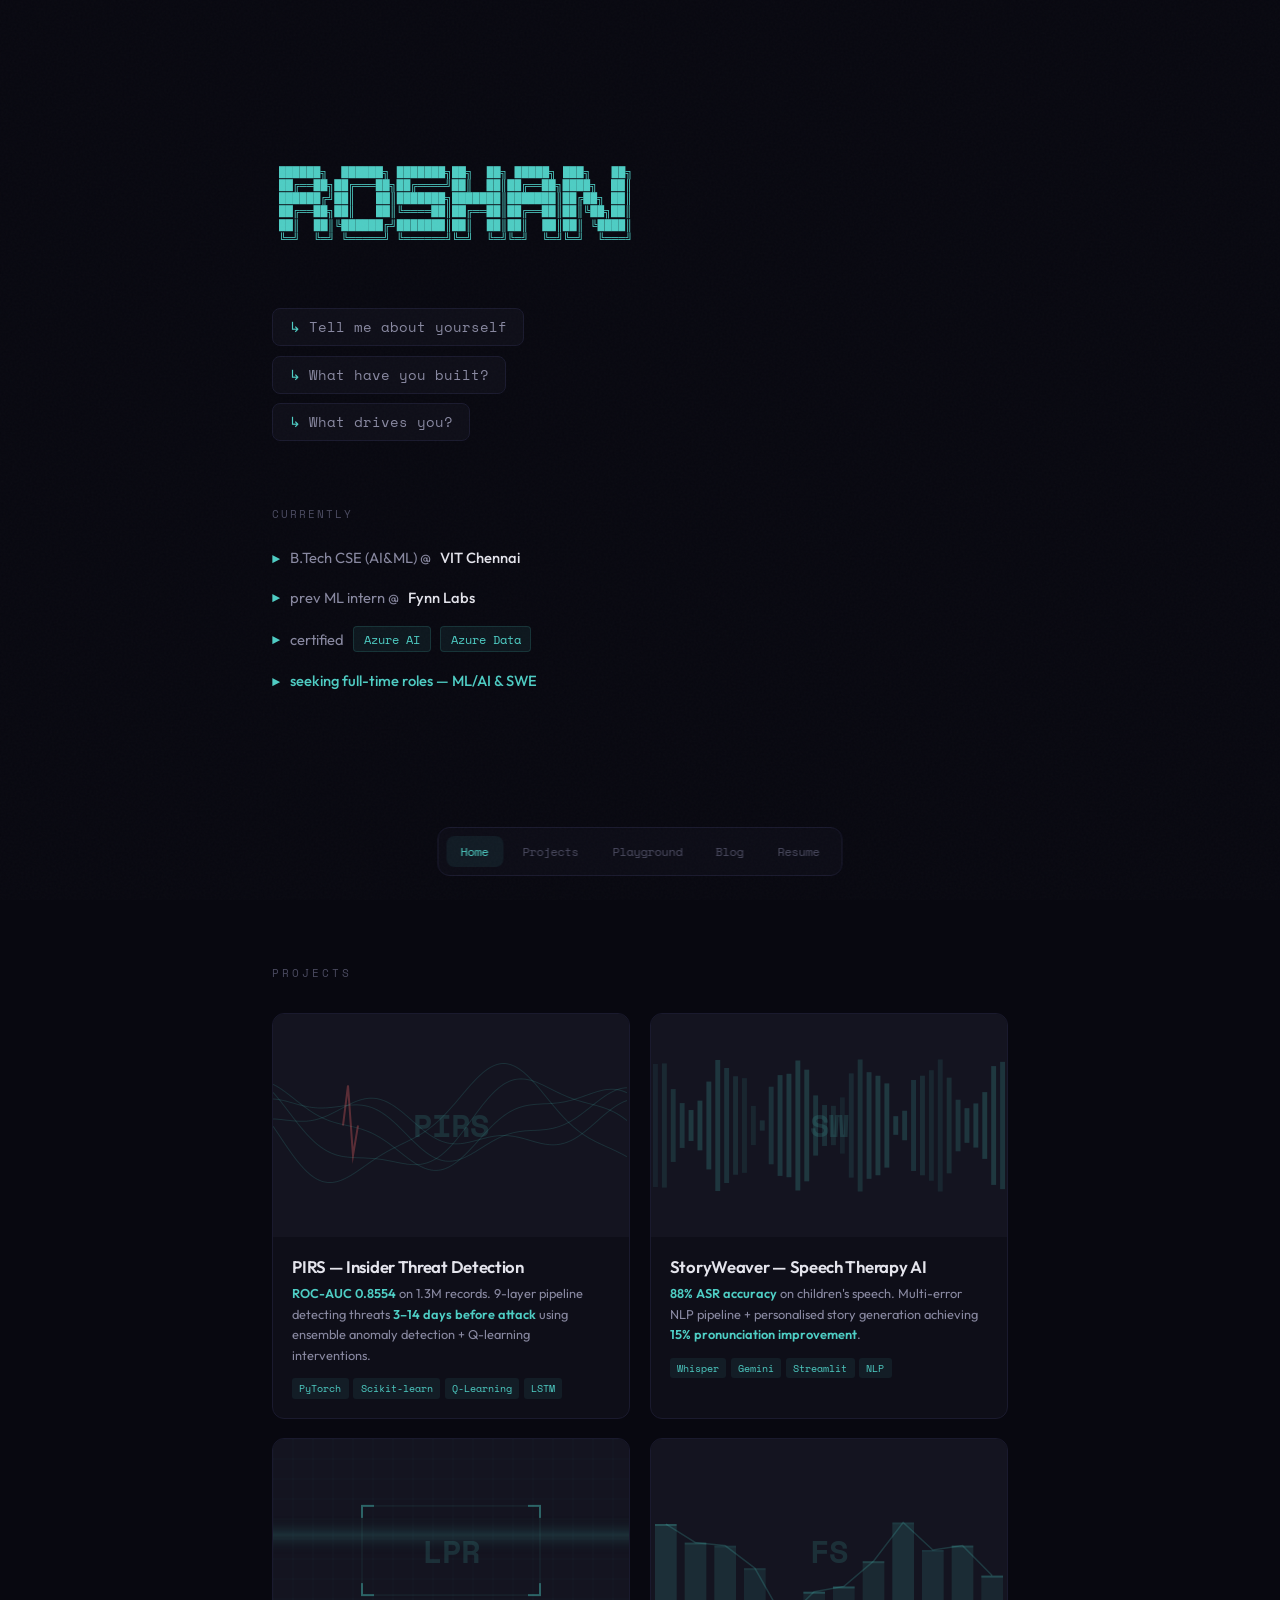
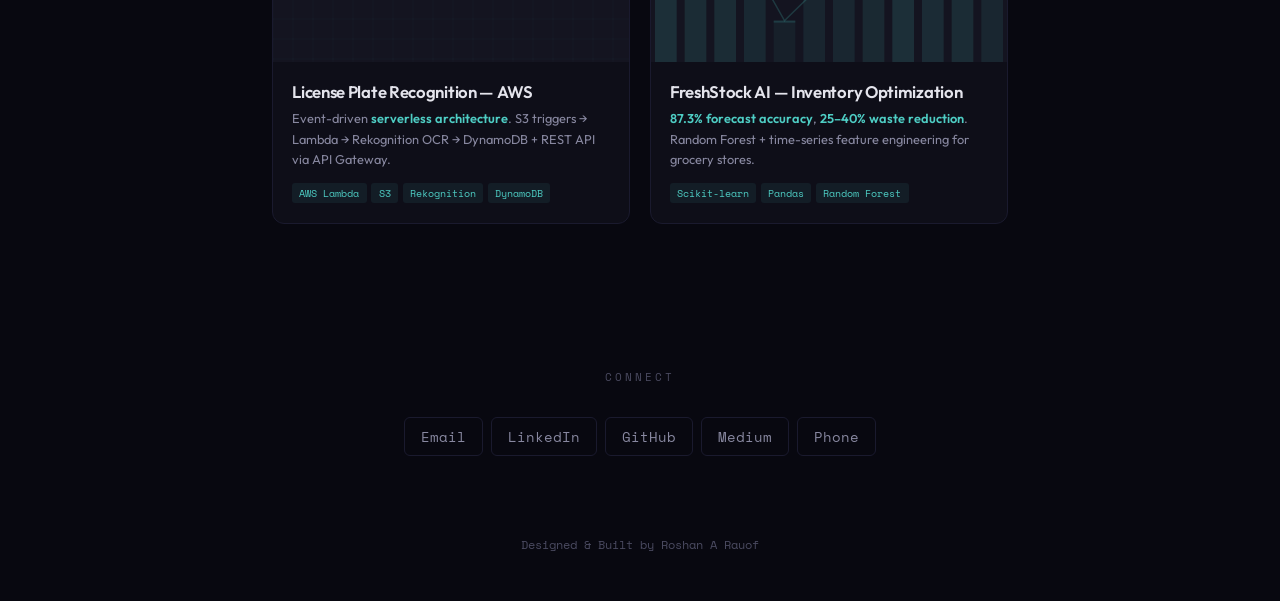
==== index.html @ 7fe9ec7e "New portfolio design" ====
<!DOCTYPE html>
<html lang="en">
<head>
  <meta charset="UTF-8">
  <meta name="viewport" content="width=device-width, initial-scale=1.0">
  <title>Roshan A Rauof</title>
  <meta name="description" content="Roshan A Rauof — Aspiring AI/ML Engineer. Building ML pipelines, speech processing systems, and scalable cloud applications.">
  <link rel="icon" type="image/svg+xml" href="assets/images/favicon.svg">
  <link href="https://fonts.googleapis.com/css2?family=Space+Mono:wght@400;700&family=Outfit:wght@300;400;500;600;700&display=swap" rel="stylesheet">
  <style>
    :root {
      --bg: #080810;
      --bg2: #0e0e18;
      --bg3: #141420;
      --text: #e4e4ec;
      --text2: #8888a0;
      --text3: #4a4a60;
      --accent: #4ecdc4;
      --accent2: #45b7aa;
      --accent-dim: rgba(78,205,196,0.08);
      --accent-glow: rgba(78,205,196,0.2);
      --red: #ff6b6b;
      --border: #1a1a2e;
      --mono: 'Space Mono', monospace;
      --sans: 'Outfit', sans-serif;
    }

    * { margin:0; padding:0; box-sizing:border-box; }
    html { scroll-behavior:smooth; }
    body {
      font-family: var(--sans);
      background: var(--bg);
      color: var(--text);
      -webkit-font-smoothing: antialiased;
      overflow-x: hidden;
    }

    /* Grain */
    body::after {
      content:''; position:fixed; inset:0; pointer-events:none; z-index:9999;
      background-image: url("data:image/svg+xml,%3Csvg viewBox='0 0 512 512' xmlns='http://www.w3.org/2000/svg'%3E%3Cfilter id='n'%3E%3CfeTurbulence type='fractalNoise' baseFrequency='0.8' numOctaves='4' stitchTiles='stitch'/%3E%3C/filter%3E%3Crect width='100%25' height='100%25' filter='url(%23n)' opacity='0.025'/%3E%3C/svg%3E");
    }

    ::selection { background:var(--accent); color:var(--bg); }

    a { color:var(--accent); text-decoration:none; transition:0.3s; }
    a:hover { color:#7eddd6; }

    .container {
      max-width: 800px;
      margin: 0 auto;
      padding: 0 2rem;
    }

    /* ===== HERO ===== */
    .hero {
      min-height: 100vh;
      display: flex;
      flex-direction: column;
      justify-content: center;
      padding: 4rem 0;
    }

    .hero-name-ascii {
      font-family: var(--mono);
      font-size: clamp(0.45rem, 1.2vw, 0.72rem);
      line-height: 1.15;
      color: var(--accent);
      white-space: pre;
      margin-bottom: 2rem;
      opacity: 0;
      animation: fadeIn 0.8s ease 0.2s forwards;
      overflow: hidden;
    }

    /* Prompts */
    .prompts {
      display: flex;
      flex-direction: column;
      gap: 0.6rem;
      margin: 2rem 0 3rem;
      opacity: 0;
      animation: fadeIn 0.6s ease 0.8s forwards;
    }

    .prompt {
      display: inline-flex;
      align-items: center;
      gap: 0.5rem;
      font-family: var(--mono);
      font-size: 0.85rem;
      color: var(--text2);
      cursor: pointer;
      padding: 0.5rem 1rem;
      border: 1px solid var(--border);
      border-radius: 8px;
      background: var(--bg2);
      transition: all 0.3s;
      width: fit-content;
    }

    .prompt::before {
      content: '↳';
      color: var(--accent);
    }

    .prompt:hover {
      border-color: var(--accent);
      background: var(--accent-dim);
      color: var(--accent);
      transform: translateX(6px);
    }

    /* Response area */
    .response {
      font-family: var(--mono);
      font-size: 0.82rem;
      color: var(--text2);
      line-height: 1.7;
      padding: 1rem 1.2rem;
      background: var(--bg2);
      border: 1px solid var(--border);
      border-radius: 8px;
      margin-bottom: 2rem;
      display: none;
      opacity: 0;
      max-width: 650px;
    }

    .response.visible {
      display: block;
      animation: fadeIn 0.4s ease forwards;
    }

    .response .highlight {
      color: var(--accent);
    }

    .response .metric {
      color: var(--text);
      font-weight: 700;
    }

    /* ===== CURRENTLY ===== */
    .currently {
      margin: 1rem 0 3rem;
      opacity: 0;
      animation: fadeIn 0.6s ease 1s forwards;
    }

    .currently-title {
      font-family: var(--mono);
      font-size: 0.7rem;
      text-transform: uppercase;
      letter-spacing: 2px;
      color: var(--text3);
      margin-bottom: 1rem;
    }

    .status-item {
      display: flex;
      align-items: center;
      gap: 0.6rem;
      padding: 0.6rem 0;
      font-size: 0.92rem;
      color: var(--text2);
    }

    .status-arrow {
      font-family: var(--mono);
      color: var(--accent);
      font-size: 0.85rem;
    }

    .status-tag {
      font-family: var(--mono);
      font-size: 0.75rem;
      padding: 0.2rem 0.6rem;
      background: var(--accent-dim);
      border: 1px solid rgba(78,205,196,0.15);
      border-radius: 4px;
      color: var(--accent);
    }

    .status-item strong {
      color: var(--text);
      font-weight: 500;
    }

    .status-seeking {
      color: var(--accent);
      font-weight: 500;
    }

    /* ===== PROJECTS ===== */
    .projects-section {
      padding: 4rem 0;
    }

    .section-title {
      font-family: var(--mono);
      font-size: 0.7rem;
      text-transform: uppercase;
      letter-spacing: 3px;
      color: var(--text3);
      margin-bottom: 2rem;
    }

    .projects-grid {
      display: grid;
      grid-template-columns: 1fr 1fr;
      gap: 1.2rem;
    }

    .project-card {
      background: var(--bg2);
      border: 1px solid var(--border);
      border-radius: 12px;
      overflow: hidden;
      transition: all 0.4s cubic-bezier(0.4,0,0.2,1);
      cursor: pointer;
      text-decoration: none;
      color: inherit;
      display: block;
    }

    .project-card:hover {
      border-color: var(--accent);
      transform: translateY(-4px);
      box-shadow: 0 12px 40px rgba(0,0,0,0.4), 0 0 0 1px var(--accent);
    }

    .project-card:hover .project-preview {
      transform: scale(1.03);
    }

    .project-preview {
      width: 100%;
      aspect-ratio: 16/10;
      background: var(--bg3);
      display: flex;
      align-items: center;
      justify-content: center;
      overflow: hidden;
      transition: transform 0.4s;
      position: relative;
    }

    .project-preview-inner {
      font-family: var(--mono);
      font-size: 2rem;
      font-weight: 700;
      color: var(--accent);
      opacity: 0.15;
      letter-spacing: -1px;
    }

    /* Animated canvas preview for each project */
    .preview-canvas {
      position: absolute;
      inset: 0;
      width: 100%;
      height: 100%;
    }

    .project-info {
      padding: 1.2rem;
    }

    .project-name {
      font-size: 1.05rem;
      font-weight: 600;
      margin-bottom: 0.4rem;
      letter-spacing: -0.3px;
    }

    .project-desc {
      font-size: 0.8rem;
      color: var(--text2);
      line-height: 1.6;
    }

    .project-desc .proj-metric {
      color: var(--accent);
      font-weight: 600;
    }

    .project-tags {
      display: flex;
      flex-wrap: wrap;
      gap: 0.3rem;
      margin-top: 0.8rem;
    }

    .project-tags span {
      font-family: var(--mono);
      font-size: 0.65rem;
      padding: 0.15rem 0.45rem;
      background: var(--accent-dim);
      border-radius: 3px;
      color: var(--accent);
    }

    /* ===== CONNECT ===== */
    .connect {
      padding: 5rem 0 3rem;
      text-align: center;
    }

    .connect-links {
      display: flex;
      justify-content: center;
      gap: 0.5rem;
      font-family: var(--mono);
      font-size: 0.88rem;
      flex-wrap: wrap;
    }

    .connect-links a {
      color: var(--text2);
      padding: 0.5rem 1rem;
      border: 1px solid var(--border);
      border-radius: 6px;
      transition: all 0.3s;
    }

    .connect-links a:hover {
      border-color: var(--accent);
      color: var(--accent);
      background: var(--accent-dim);
    }

    .connect-sep {
      color: var(--text3);
      user-select: none;
    }

    .footer {
      text-align: center;
      padding: 2rem 0 3rem;
      font-size: 0.72rem;
      color: var(--text3);
      font-family: var(--mono);
    }

    /* ===== NAV (floating) ===== */
    .float-nav {
      position: fixed;
      bottom: 1.5rem;
      left: 50%;
      transform: translateX(-50%);
      display: flex;
      gap: 0.3rem;
      padding: 0.5rem;
      background: rgba(14,14,24,0.9);
      backdrop-filter: blur(16px);
      border: 1px solid var(--border);
      border-radius: 12px;
      z-index: 100;
      font-family: var(--mono);
      font-size: 0.72rem;
    }

    .float-nav a {
      color: var(--text3);
      padding: 0.45rem 0.9rem;
      border-radius: 8px;
      transition: all 0.3s;
      text-decoration: none;
    }

    .float-nav a:hover,
    .float-nav a.active {
      color: var(--accent);
      background: var(--accent-dim);
    }

    /* ===== ANIMATIONS ===== */
    @keyframes fadeIn {
      from { opacity:0; transform:translateY(12px); }
      to { opacity:1; transform:translateY(0); }
    }

    @keyframes typing {
      from { width:0; }
      to { width:100%; }
    }

    @keyframes blink {
      50% { border-color:transparent; }
    }

    .fade-on-scroll {
      opacity: 0;
      transform: translateY(20px);
      transition: opacity 0.6s ease, transform 0.6s ease;
    }
    .fade-on-scroll.visible {
      opacity: 1;
      transform: translateY(0);
    }

    /* ===== RESPONSIVE ===== */
    @media (max-width: 640px) {
      .projects-grid { grid-template-columns: 1fr; }
      .hero-name-ascii { font-size: 0.35rem; }
      .float-nav { bottom: 1rem; font-size: 0.65rem; }
      .float-nav a { padding: 0.35rem 0.6rem; }
    }
  </style>
</head>
<body>

  <!-- Floating nav -->
  <nav class="float-nav">
    <a href="#top" class="active">Home</a>
    <a href="#projects">Projects</a>
    <a href="playground.html">Playground</a>
    <a href="blog.html">Blog</a>
    <a href="assets/Roshan_A_Rauof_Resume.pdf" target="_blank">Resume</a>
  </nav>

  <div class="container">

    <!-- HERO -->
    <section class="hero" id="top">

      <div class="hero-name-ascii" id="ascii-art">
 ██████╗  ██████╗ ███████╗██╗  ██╗ █████╗ ███╗   ██╗
 ██╔══██╗██╔═══██╗██╔════╝██║  ██║██╔══██╗████╗  ██║
 ██████╔╝██║   ██║███████╗███████║███████║██╔██╗ ██║
 ██╔══██╗██║   ██║╚════██║██╔══██║██╔══██║██║╚██╗██║
 ██║  ██║╚██████╔╝███████║██║  ██║██║  ██║██║ ╚████║
 ╚═╝  ╚═╝ ╚═════╝ ╚══════╝╚═╝  ╚═╝╚═╝  ╚═╝╚═╝  ╚═══╝</div>

      <!-- Prompts -->
      <div class="prompts">
        <div class="prompt" onclick="showResponse('about')">Tell me about yourself</div>
        <div class="prompt" onclick="showResponse('projects')">What have you built?</div>
        <div class="prompt" onclick="showResponse('passion')">What drives you?</div>
      </div>

      <!-- Response area -->
      <div class="response" id="resp-about">
        I'm <span class="highlight">Roshan A Rauof</span> — a CS student at VIT Chennai specializing in AI & Machine Learning, graduating <span class="metric">June 2026</span>. I build end-to-end ML systems: from a <span class="metric">9-layer insider threat pipeline</span> processing <span class="metric">1.3M records</span>, to a speech therapy platform achieving <span class="metric">88% ASR accuracy</span> on children's speech. I like hard problems with messy data.
      </div>
      <div class="response" id="resp-projects">
        <span class="highlight">PIRS</span> — detected insider threats <span class="metric">3–14 days before attack</span> with ROC-AUC <span class="metric">0.8554</span> on 1.3M user-day records using Isolation Forest + LSTM + Q-Learning.<br><br>
        <span class="highlight">StoryWeaver</span> — speech therapy for kids ages 4–6 using Whisper + Gemini, hitting <span class="metric">88% accuracy</span> and <span class="metric">15% pronunciation improvement</span>.<br><br>
        <span class="highlight">FreshStock AI</span> — demand forecasting for grocery stores, <span class="metric">87.3% accuracy</span>, <span class="metric">25–40% waste reduction</span>.<br><br>
        Scroll down to see them all ↓
      </div>
      <div class="response" id="resp-passion">
        I care about building systems that <span class="highlight">actually work</span> — not just models that score well on benchmarks. The gap between a Jupyter notebook and a deployed system is where the real engineering happens. I'm exploring <span class="highlight">AI agents</span>, <span class="highlight">explainable AI</span>, and <span class="highlight">autonomous workflows</span> — making intelligent systems more transparent and useful.
      </div>

      <!-- Currently -->
      <div class="currently">
        <div class="currently-title">Currently</div>

        <div class="status-item">
          <span class="status-arrow">►</span>
          <span>B.Tech CSE (AI&ML) @</span>
          <strong>VIT Chennai</strong>
        </div>

        <div class="status-item">
          <span class="status-arrow">►</span>
          <span>prev ML intern @</span>
          <strong>Fynn Labs</strong>
        </div>

        <div class="status-item">
          <span class="status-arrow">►</span>
          <span>certified</span>
          <span class="status-tag">Azure AI</span>
          <span class="status-tag">Azure Data</span>
        </div>

        <div class="status-item">
          <span class="status-arrow">►</span>
          <span class="status-seeking">seeking full-time roles — ML/AI & SWE</span>
        </div>
      </div>

    </section>

    <!-- PROJECTS -->
    <section class="projects-section" id="projects">
      <div class="section-title">Projects</div>

      <div class="projects-grid">

        <a href="https://github.com/roshnrf/PIRS" target="_blank" class="project-card fade-on-scroll">
          <div class="project-preview">
            <canvas class="preview-canvas" id="canvas-pirs"></canvas>
            <span class="project-preview-inner">PIRS</span>
          </div>
          <div class="project-info">
            <div class="project-name">PIRS — Insider Threat Detection</div>
            <div class="project-desc">
              <span class="proj-metric">ROC-AUC 0.8554</span> on 1.3M records. 9-layer pipeline detecting threats <span class="proj-metric">3–14 days before attack</span> using ensemble anomaly detection + Q-learning interventions.
            </div>
            <div class="project-tags">
              <span>PyTorch</span><span>Scikit-learn</span><span>Q-Learning</span><span>LSTM</span>
            </div>
          </div>
        </a>

        <a href="https://github.com/roshnrf/StoryWeaver" target="_blank" class="project-card fade-on-scroll">
          <div class="project-preview">
            <canvas class="preview-canvas" id="canvas-story"></canvas>
            <span class="project-preview-inner">SW</span>
          </div>
          <div class="project-info">
            <div class="project-name">StoryWeaver — Speech Therapy AI</div>
            <div class="project-desc">
              <span class="proj-metric">88% ASR accuracy</span> on children's speech. Multi-error NLP pipeline + personalised story generation achieving <span class="proj-metric">15% pronunciation improvement</span>.
            </div>
            <div class="project-tags">
              <span>Whisper</span><span>Gemini</span><span>Streamlit</span><span>NLP</span>
            </div>
          </div>
        </a>

        <a href="https://github.com/roshnrf/License-Plate-Recognition-AWS" target="_blank" class="project-card fade-on-scroll">
          <div class="project-preview">
            <canvas class="preview-canvas" id="canvas-lpr"></canvas>
            <span class="project-preview-inner">LPR</span>
          </div>
          <div class="project-info">
            <div class="project-name">License Plate Recognition — AWS</div>
            <div class="project-desc">
              Event-driven <span class="proj-metric">serverless architecture</span>. S3 triggers → Lambda → Rekognition OCR → DynamoDB + REST API via API Gateway.
            </div>
            <div class="project-tags">
              <span>AWS Lambda</span><span>S3</span><span>Rekognition</span><span>DynamoDB</span>
            </div>
          </div>
        </a>

        <a href="https://github.com/roshnrf/FreshStock-AI---Smart-Inventory-Management-System" target="_blank" class="project-card fade-on-scroll">
          <div class="project-preview">
            <canvas class="preview-canvas" id="canvas-fresh"></canvas>
            <span class="project-preview-inner">FS</span>
          </div>
          <div class="project-info">
            <div class="project-name">FreshStock AI — Inventory Optimization</div>
            <div class="project-desc">
              <span class="proj-metric">87.3% forecast accuracy</span>, <span class="proj-metric">25–40% waste reduction</span>. Random Forest + time-series feature engineering for grocery stores.
            </div>
            <div class="project-tags">
              <span>Scikit-learn</span><span>Pandas</span><span>Random Forest</span>
            </div>
          </div>
        </a>

      </div>
    </section>

    <!-- CONNECT -->
    <section class="connect" id="connect">
      <div class="section-title" style="text-align:center;">Connect</div>
      <div class="connect-links">
        <a href="mailto:roshanabdlrf03@gmail.com">Email</a>
        <a href="https://linkedin.com/in/rosh003" target="_blank">LinkedIn</a>
        <a href="https://github.com/roshnrf" target="_blank">GitHub</a>
        <a href="https://medium.com/@rosh003" target="_blank">Medium</a>
        <a href="tel:+919962095961">Phone</a>
      </div>
    </section>

    <footer class="footer">
      Designed & Built by Roshan A Rauof
    </footer>

  </div>

<script>
// --- Prompt responses ---
function showResponse(id) {
  document.querySelectorAll('.response').forEach(r => {
    r.classList.remove('visible');
  });
  setTimeout(() => {
    const el = document.getElementById('resp-' + id);
    el.classList.add('visible');
  }, 100);
}

// --- Scroll fade-in ---
const obs = new IntersectionObserver((entries) => {
  entries.forEach(e => {
    if(e.isIntersecting) e.target.classList.add('visible');
  });
}, { threshold: 0.15 });
document.querySelectorAll('.fade-on-scroll').forEach(el => obs.observe(el));

// --- Animated canvas previews ---
function animateCanvas(id, drawFn) {
  const c = document.getElementById(id);
  if (!c) return;
  const ctx = c.getContext('2d');
  c.width = c.offsetWidth * 2;
  c.height = c.offsetHeight * 2;
  ctx.scale(2, 2);
  const w = c.offsetWidth, h = c.offsetHeight;

  let frame = 0;
  function loop() {
    drawFn(ctx, w, h, frame++);
    requestAnimationFrame(loop);
  }
  loop();
}

// PIRS — flowing anomaly detection wave
animateCanvas('canvas-pirs', (ctx, w, h, f) => {
  ctx.clearRect(0, 0, w, h);
  ctx.strokeStyle = 'rgba(78,205,196,0.15)';
  ctx.lineWidth = 1;

  for (let line = 0; line < 5; line++) {
    ctx.beginPath();
    for (let x = 0; x < w; x += 2) {
      const y = h/2 + Math.sin((x + f*2 + line*40) * 0.02) * (20 + line*8)
        + Math.sin((x + f*3) * 0.05) * 10;
      x === 0 ? ctx.moveTo(x, y) : ctx.lineTo(x, y);
    }
    ctx.stroke();
  }

  // Anomaly spike
  const spikeX = (f * 1.5) % (w + 100) - 50;
  ctx.strokeStyle = 'rgba(255,107,107,0.3)';
  ctx.lineWidth = 2;
  ctx.beginPath();
  ctx.moveTo(spikeX, h/2);
  ctx.lineTo(spikeX + 5, h/2 - 40);
  ctx.lineTo(spikeX + 10, h/2 + 30);
  ctx.lineTo(spikeX + 15, h/2);
  ctx.stroke();
});

// StoryWeaver — sound wave visualization
animateCanvas('canvas-story', (ctx, w, h, f) => {
  ctx.clearRect(0, 0, w, h);
  const bars = 40;
  const barW = w / bars;

  for (let i = 0; i < bars; i++) {
    const barH = Math.abs(Math.sin((i + f*0.05) * 0.4)) * h * 0.5
      + Math.sin((i*2 + f*0.08)) * 15 + 10;
    const x = i * barW;
    const y = (h - barH) / 2;

    ctx.fillStyle = `rgba(78,205,196,${0.08 + Math.abs(Math.sin(i*0.3))*0.12})`;
    ctx.fillRect(x + 2, y, barW - 4, barH);
  }
});

// LPR — moving grid / scan line
animateCanvas('canvas-lpr', (ctx, w, h, f) => {
  ctx.clearRect(0, 0, w, h);

  // Grid
  ctx.strokeStyle = 'rgba(78,205,196,0.06)';
  ctx.lineWidth = 0.5;
  const gs = 20;
  for (let x = 0; x < w; x += gs) {
    ctx.beginPath(); ctx.moveTo(x, 0); ctx.lineTo(x, h); ctx.stroke();
  }
  for (let y = 0; y < h; y += gs) {
    ctx.beginPath(); ctx.moveTo(0, y); ctx.lineTo(w, y); ctx.stroke();
  }

  // Scan line
  const scanY = (f * 1.2) % h;
  const grad = ctx.createLinearGradient(0, scanY - 20, 0, scanY + 20);
  grad.addColorStop(0, 'transparent');
  grad.addColorStop(0.5, 'rgba(78,205,196,0.15)');
  grad.addColorStop(1, 'transparent');
  ctx.fillStyle = grad;
  ctx.fillRect(0, scanY - 20, w, 40);

  // Bounding box
  const bx = w*0.25, by = h*0.3, bw = w*0.5, bh = h*0.4;
  ctx.strokeStyle = `rgba(78,205,196,${0.15 + Math.sin(f*0.05)*0.1})`;
  ctx.lineWidth = 1.5;
  ctx.strokeRect(bx, by, bw, bh);

  // Corner brackets
  const corner = 12;
  ctx.strokeStyle = 'rgba(78,205,196,0.4)';
  ctx.lineWidth = 2;
  [[bx,by,1,1],[bx+bw,by,-1,1],[bx,by+bh,1,-1],[bx+bw,by+bh,-1,-1]].forEach(([x,y,dx,dy]) => {
    ctx.beginPath();
    ctx.moveTo(x + dx*corner, y); ctx.lineTo(x, y); ctx.lineTo(x, y + dy*corner);
    ctx.stroke();
  });
});

// FreshStock — bar chart animation
animateCanvas('canvas-fresh', (ctx, w, h, f) => {
  ctx.clearRect(0, 0, w, h);
  const bars = 12;
  const barW = w / bars;
  const baseH = h * 0.15;

  for (let i = 0; i < bars; i++) {
    const target = 0.3 + Math.sin(i * 0.8 + 1) * 0.3 + Math.abs(Math.cos(i*1.2)) * 0.3;
    const animated = target * Math.min(1, f * 0.02);
    const barH = baseH + animated * h * 0.55;
    const x = i * barW;
    const y = h - barH;

    ctx.fillStyle = `rgba(78,205,196,${0.06 + animated * 0.1})`;
    ctx.fillRect(x + 4, y, barW - 8, barH);

    // Glow on top
    ctx.fillStyle = `rgba(78,205,196,${0.15 + Math.sin(f*0.03 + i)*0.1})`;
    ctx.fillRect(x + 4, y, barW - 8, 2);
  }

  // Trend line
  ctx.strokeStyle = 'rgba(78,205,196,0.2)';
  ctx.lineWidth = 1.5;
  ctx.beginPath();
  for (let i = 0; i < bars; i++) {
    const target = 0.3 + Math.sin(i * 0.8 + 1) * 0.3 + Math.abs(Math.cos(i*1.2)) * 0.3;
    const animated = target * Math.min(1, f * 0.02);
    const barH = baseH + animated * h * 0.55;
    const x = i * barW + barW/2;
    const y = h - barH;
    i === 0 ? ctx.moveTo(x, y) : ctx.lineTo(x, y);
  }
  ctx.stroke();
});

// --- Active nav highlight on scroll ---
const sections = document.querySelectorAll('section[id]');
const navLinks = document.querySelectorAll('.float-nav a');

window.addEventListener('scroll', () => {
  let current = '';
  sections.forEach(s => {
    if (window.scrollY >= s.offsetTop - 200) current = s.id;
  });
  navLinks.forEach(link => {
    link.classList.remove('active');
    if (link.getAttribute('href') === '#' + current) link.classList.add('active');
  });
});
</script>

</body>
</html>
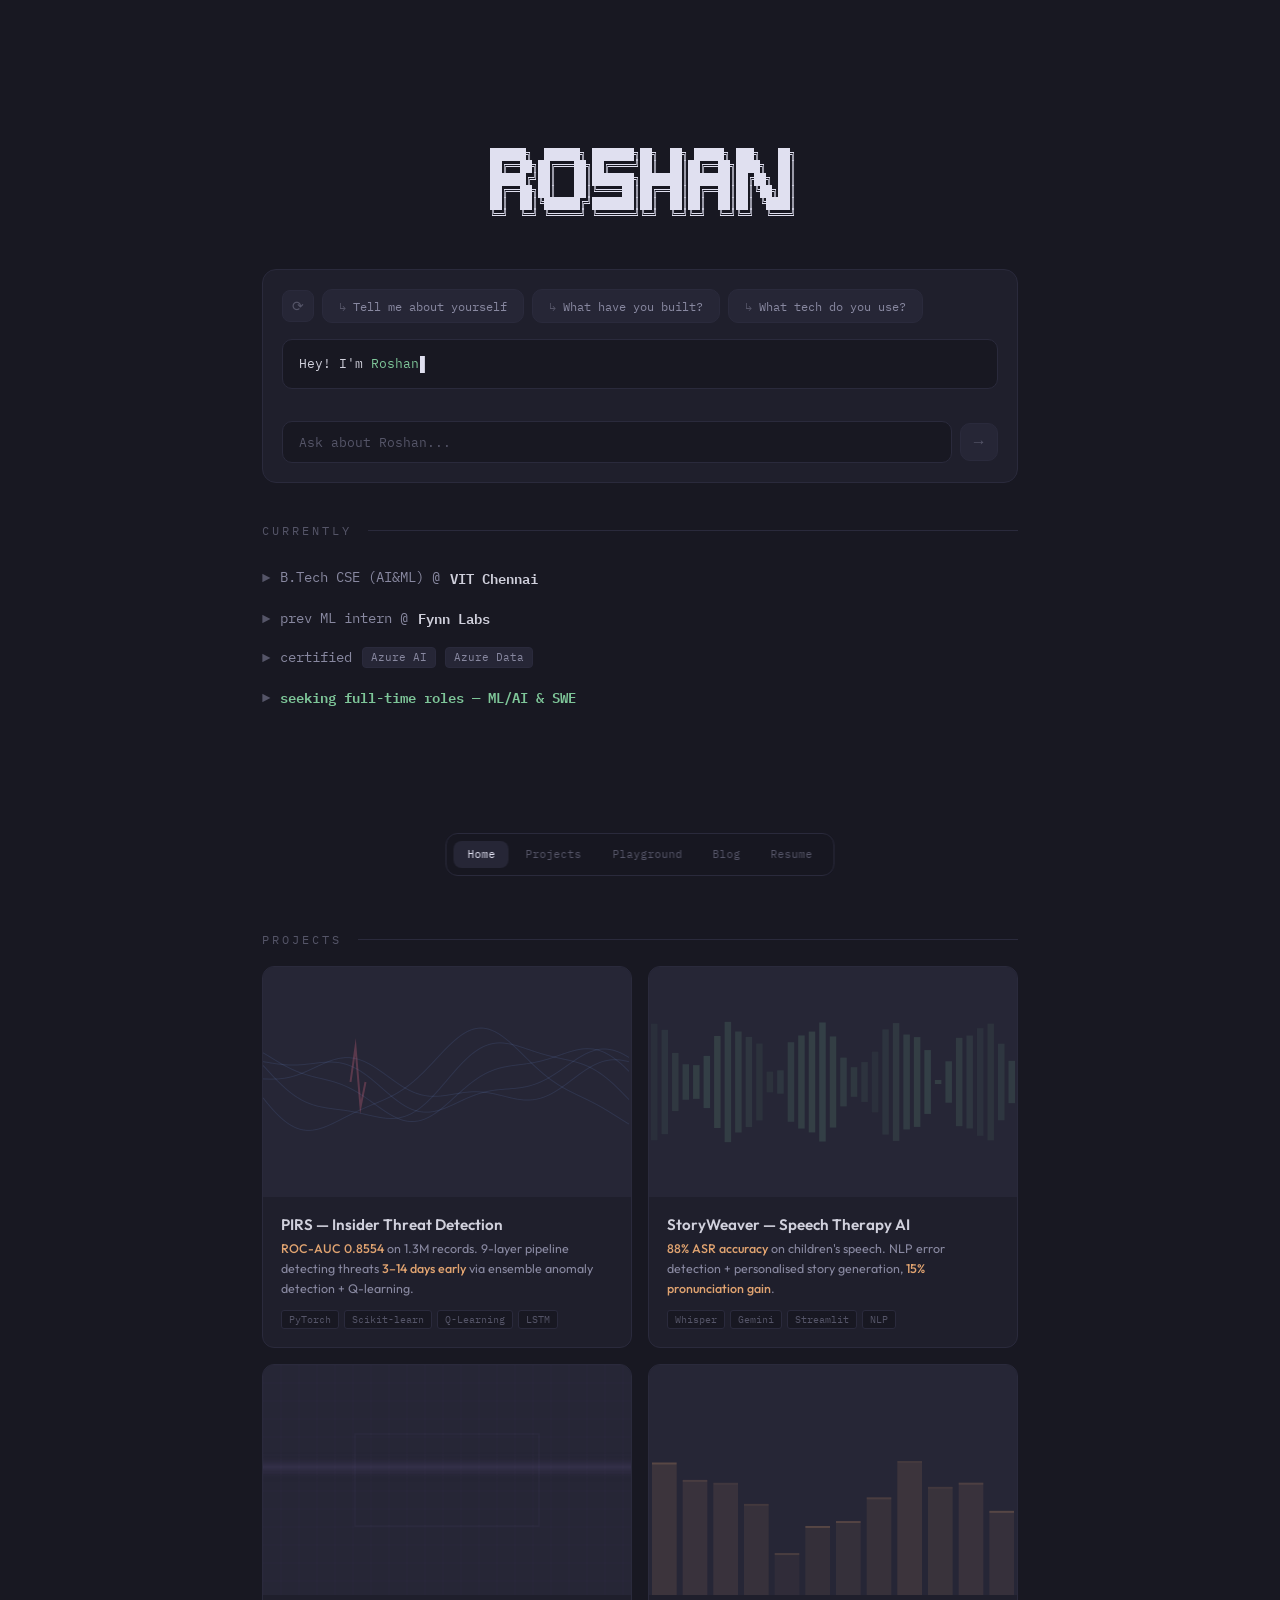
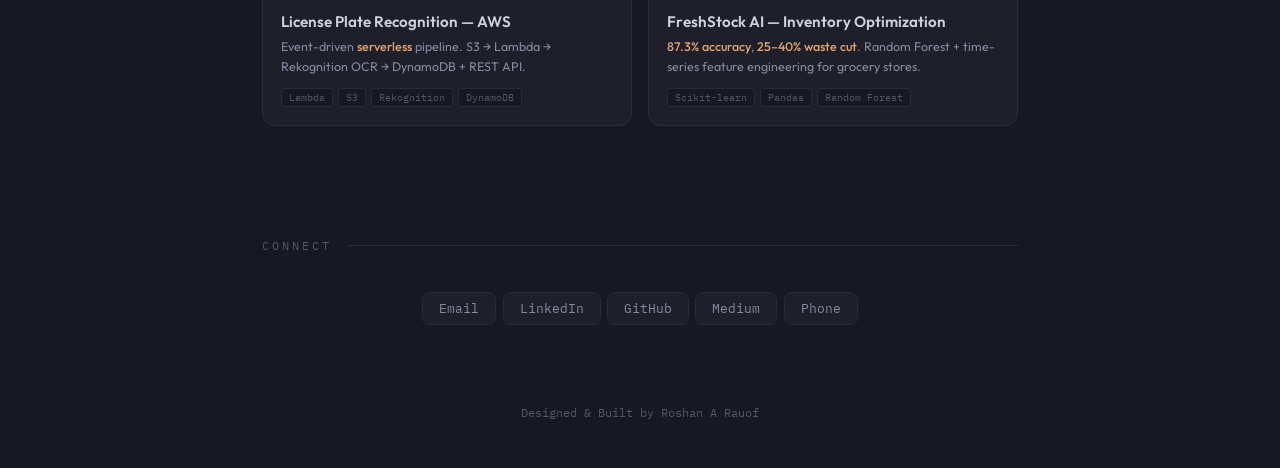
==== commit aecdd848: "New design with smart chat" ====
--- a/index.html
+++ b/index.html
@@ -4,29 +4,34 @@
   <meta charset="UTF-8">
   <meta name="viewport" content="width=device-width, initial-scale=1.0">
   <title>Roshan A Rauof</title>
-  <meta name="description" content="Roshan A Rauof — Aspiring AI/ML Engineer. Building ML pipelines, speech processing systems, and scalable cloud applications.">
+  <meta name="description" content="Roshan A Rauof — Aspiring AI/ML Engineer.">
   <link rel="icon" type="image/svg+xml" href="assets/images/favicon.svg">
-  <link href="https://fonts.googleapis.com/css2?family=Space+Mono:wght@400;700&family=Outfit:wght@300;400;500;600;700&display=swap" rel="stylesheet">
+  <link href="https://fonts.googleapis.com/css2?family=IBM+Plex+Mono:wght@400;500;600;700&family=Outfit:wght@300;400;500;600;700&display=swap" rel="stylesheet">
   <style>
     :root {
-      --bg: #080810;
-      --bg2: #0e0e18;
-      --bg3: #141420;
-      --text: #e4e4ec;
+      --bg: #181822;
+      --bg2: #1f1f2c;
+      --bg3: #262636;
+      --bg4: #2d2d40;
+      --text: #d0d0dc;
       --text2: #8888a0;
-      --text3: #4a4a60;
-      --accent: #4ecdc4;
-      --accent2: #45b7aa;
-      --accent-dim: rgba(78,205,196,0.08);
-      --accent-glow: rgba(78,205,196,0.2);
-      --red: #ff6b6b;
-      --border: #1a1a2e;
-      --mono: 'Space Mono', monospace;
+      --text3: #555568;
+      --accent: #b8b8cc;
+      --accent-bright: #e0e0f0;
+      --green: #7ec699;
+      --blue: #7aa2f7;
+      --purple: #9d7cd8;
+      --orange: #e0a370;
+      --red: #f7768e;
+      --border: #2a2a3c;
+      --border-light: #363648;
+      --mono: 'IBM Plex Mono', monospace;
       --sans: 'Outfit', sans-serif;
     }
 
     * { margin:0; padding:0; box-sizing:border-box; }
     html { scroll-behavior:smooth; }
+
     body {
       font-family: var(--sans);
       background: var(--bg);
@@ -35,181 +40,255 @@
       overflow-x: hidden;
     }
 
-    /* Grain */
-    body::after {
-      content:''; position:fixed; inset:0; pointer-events:none; z-index:9999;
-      background-image: url("data:image/svg+xml,%3Csvg viewBox='0 0 512 512' xmlns='http://www.w3.org/2000/svg'%3E%3Cfilter id='n'%3E%3CfeTurbulence type='fractalNoise' baseFrequency='0.8' numOctaves='4' stitchTiles='stitch'/%3E%3C/filter%3E%3Crect width='100%25' height='100%25' filter='url(%23n)' opacity='0.025'/%3E%3C/svg%3E");
-    }
-
-    ::selection { background:var(--accent); color:var(--bg); }
-
-    a { color:var(--accent); text-decoration:none; transition:0.3s; }
-    a:hover { color:#7eddd6; }
-
-    .container {
-      max-width: 800px;
-      margin: 0 auto;
-      padding: 0 2rem;
-    }
-
-    /* ===== HERO ===== */
+    ::selection { background: var(--purple); color: #fff; }
+    a { color: var(--blue); text-decoration: none; transition: 0.3s; }
+    a:hover { color: var(--accent-bright); text-decoration: underline; }
+
+    .container { max-width: 820px; margin: 0 auto; padding: 0 2rem; }
+
+    /* ===== ASCII NAME ===== */
     .hero {
       min-height: 100vh;
       display: flex;
       flex-direction: column;
       justify-content: center;
-      padding: 4rem 0;
-    }
-
-    .hero-name-ascii {
-      font-family: var(--mono);
-      font-size: clamp(0.45rem, 1.2vw, 0.72rem);
-      line-height: 1.15;
-      color: var(--accent);
+      padding: 3rem 0;
+    }
+
+    .ascii-name {
+      font-family: var(--mono);
+      font-size: clamp(0.38rem, 1.1vw, 0.65rem);
+      line-height: 1.18;
+      color: var(--accent-bright);
       white-space: pre;
-      margin-bottom: 2rem;
+      margin-bottom: 1.5rem;
       opacity: 0;
       animation: fadeIn 0.8s ease 0.2s forwards;
+      text-align: center;
       overflow: hidden;
     }
 
-    /* Prompts */
-    .prompts {
+    /* ===== CHAT INTERFACE ===== */
+    .chat-box {
+      background: var(--bg2);
+      border: 1px solid var(--border);
+      border-radius: 14px;
+      padding: 1.2rem;
+      margin: 1.5rem 0 2.5rem;
+      opacity: 0;
+      animation: fadeIn 0.6s ease 0.6s forwards;
+    }
+
+    /* Suggested prompts */
+    .suggested {
       display: flex;
-      flex-direction: column;
-      gap: 0.6rem;
-      margin: 2rem 0 3rem;
-      opacity: 0;
-      animation: fadeIn 0.6s ease 0.8s forwards;
-    }
-
-    .prompt {
-      display: inline-flex;
+      gap: 0.5rem;
+      margin-bottom: 1rem;
+      flex-wrap: wrap;
       align-items: center;
+    }
+
+    .refresh-btn {
+      width: 32px; height: 32px;
+      border-radius: 8px;
+      border: 1px solid var(--border);
+      background: var(--bg3);
+      color: var(--text3);
+      font-size: 0.85rem;
+      cursor: pointer;
+      display: flex; align-items: center; justify-content: center;
+      transition: all 0.3s;
+      flex-shrink: 0;
+    }
+    .refresh-btn:hover {
+      border-color: var(--border-light);
+      color: var(--text2);
+      background: var(--bg4);
+    }
+
+    .suggested-btn {
+      padding: 0.5rem 1rem;
+      border: 1px solid var(--border);
+      border-radius: 10px;
+      background: var(--bg3);
+      color: var(--text2);
+      font-family: var(--mono);
+      font-size: 0.78rem;
+      cursor: pointer;
+      transition: all 0.3s;
+      white-space: nowrap;
+    }
+
+    .suggested-btn::before {
+      content: '↳ ';
+      color: var(--text3);
+    }
+
+    .suggested-btn:hover {
+      border-color: var(--border-light);
+      color: var(--accent-bright);
+      background: var(--bg4);
+    }
+
+    /* Chat messages */
+    .chat-messages {
+      min-height: 0;
+      max-height: 400px;
+      overflow-y: auto;
+      margin-bottom: 1rem;
+      scroll-behavior: smooth;
+    }
+
+    .chat-messages::-webkit-scrollbar { width: 4px; }
+    .chat-messages::-webkit-scrollbar-track { background: transparent; }
+    .chat-messages::-webkit-scrollbar-thumb { background: var(--border); border-radius: 2px; }
+
+    .msg {
+      margin-bottom: 1rem;
+      animation: msgIn 0.3s ease;
+    }
+
+    .msg-user {
+      font-family: var(--mono);
+      font-size: 0.82rem;
+      color: var(--text3);
+      margin-bottom: 0.4rem;
+    }
+
+    .msg-user::before {
+      content: '↳ ';
+      color: var(--purple);
+    }
+
+    .msg-bot {
+      font-family: var(--mono);
+      font-size: 0.82rem;
+      color: var(--text);
+      line-height: 1.75;
+      padding: 0.8rem 1rem;
+      background: var(--bg);
+      border: 1px solid var(--border);
+      border-radius: 10px;
+    }
+
+    .msg-bot .hl { color: var(--green); }
+    .msg-bot .metric { color: var(--orange); font-weight: 600; }
+    .msg-bot .link { color: var(--blue); }
+
+    /* Typing cursor */
+    .typing-cursor::after {
+      content: '▋';
+      animation: blink 0.8s infinite;
+      color: var(--accent-bright);
+      margin-left: 1px;
+    }
+
+    /* Input */
+    .chat-input-wrap {
+      display: flex;
       gap: 0.5rem;
-      font-family: var(--mono);
-      font-size: 0.85rem;
-      color: var(--text2);
+      align-items: center;
+    }
+
+    .chat-input {
+      flex: 1;
+      padding: 0.7rem 1rem;
+      background: var(--bg);
+      border: 1px solid var(--border);
+      border-radius: 10px;
+      color: var(--text);
+      font-family: var(--mono);
+      font-size: 0.82rem;
+      outline: none;
+      transition: border-color 0.3s;
+    }
+
+    .chat-input::placeholder { color: var(--text3); }
+    .chat-input:focus { border-color: var(--border-light); }
+
+    .chat-send {
+      width: 38px; height: 38px;
+      border-radius: 10px;
+      border: 1px solid var(--border);
+      background: var(--bg3);
+      color: var(--text3);
+      font-size: 1rem;
       cursor: pointer;
-      padding: 0.5rem 1rem;
-      border: 1px solid var(--border);
-      border-radius: 8px;
-      background: var(--bg2);
+      display: flex; align-items: center; justify-content: center;
       transition: all 0.3s;
-      width: fit-content;
-    }
-
-    .prompt::before {
-      content: '↳';
-      color: var(--accent);
-    }
-
-    .prompt:hover {
-      border-color: var(--accent);
-      background: var(--accent-dim);
-      color: var(--accent);
-      transform: translateX(6px);
-    }
-
-    /* Response area */
-    .response {
-      font-family: var(--mono);
-      font-size: 0.82rem;
-      color: var(--text2);
-      line-height: 1.7;
-      padding: 1rem 1.2rem;
-      background: var(--bg2);
-      border: 1px solid var(--border);
-      border-radius: 8px;
-      margin-bottom: 2rem;
-      display: none;
-      opacity: 0;
-      max-width: 650px;
-    }
-
-    .response.visible {
-      display: block;
-      animation: fadeIn 0.4s ease forwards;
-    }
-
-    .response .highlight {
-      color: var(--accent);
-    }
-
-    .response .metric {
-      color: var(--text);
-      font-weight: 700;
+    }
+    .chat-send:hover {
+      border-color: var(--border-light);
+      color: var(--accent-bright);
+      background: var(--bg4);
     }
 
     /* ===== CURRENTLY ===== */
     .currently {
-      margin: 1rem 0 3rem;
+      margin: 0 0 3rem;
       opacity: 0;
-      animation: fadeIn 0.6s ease 1s forwards;
-    }
-
-    .currently-title {
-      font-family: var(--mono);
-      font-size: 0.7rem;
+      animation: fadeIn 0.6s ease 0.9s forwards;
+    }
+
+    .section-line {
+      display: flex;
+      align-items: center;
+      gap: 1rem;
+      margin-bottom: 1.2rem;
+    }
+
+    .section-label {
+      font-family: var(--mono);
+      font-size: 0.72rem;
       text-transform: uppercase;
-      letter-spacing: 2px;
+      letter-spacing: 3px;
       color: var(--text3);
-      margin-bottom: 1rem;
+      white-space: nowrap;
+    }
+
+    .section-line::after {
+      content: '';
+      flex: 1;
+      height: 1px;
+      background: var(--border);
     }
 
     .status-item {
       display: flex;
       align-items: center;
       gap: 0.6rem;
-      padding: 0.6rem 0;
-      font-size: 0.92rem;
+      padding: 0.55rem 0;
+      font-family: var(--mono);
+      font-size: 0.88rem;
       color: var(--text2);
     }
 
-    .status-arrow {
-      font-family: var(--mono);
-      color: var(--accent);
-      font-size: 0.85rem;
-    }
+    .status-arrow { color: var(--text3); }
+    .status-item strong { color: var(--text); font-weight: 600; }
+    .status-item a { color: var(--text); text-decoration: underline; text-underline-offset: 3px; }
+    .status-item a:hover { color: var(--accent-bright); }
 
     .status-tag {
-      font-family: var(--mono);
-      font-size: 0.75rem;
-      padding: 0.2rem 0.6rem;
-      background: var(--accent-dim);
-      border: 1px solid rgba(78,205,196,0.15);
+      font-size: 0.7rem;
+      padding: 0.15rem 0.5rem;
+      background: var(--bg3);
+      border: 1px solid var(--border);
       border-radius: 4px;
-      color: var(--accent);
-    }
-
-    .status-item strong {
-      color: var(--text);
-      font-weight: 500;
+      color: var(--text2);
     }
 
     .status-seeking {
-      color: var(--accent);
-      font-weight: 500;
+      color: var(--green);
+      font-weight: 600;
     }
 
     /* ===== PROJECTS ===== */
-    .projects-section {
-      padding: 4rem 0;
-    }
-
-    .section-title {
-      font-family: var(--mono);
-      font-size: 0.7rem;
-      text-transform: uppercase;
-      letter-spacing: 3px;
-      color: var(--text3);
-      margin-bottom: 2rem;
-    }
+    .projects-section { padding: 2rem 0 4rem; }
 
     .projects-grid {
       display: grid;
       grid-template-columns: 1fr 1fr;
-      gap: 1.2rem;
+      gap: 1rem;
     }
 
     .project-card {
@@ -225,37 +304,20 @@
     }
 
     .project-card:hover {
-      border-color: var(--accent);
-      transform: translateY(-4px);
-      box-shadow: 0 12px 40px rgba(0,0,0,0.4), 0 0 0 1px var(--accent);
-    }
-
-    .project-card:hover .project-preview {
-      transform: scale(1.03);
+      border-color: var(--border-light);
+      transform: translateY(-3px);
+      box-shadow: 0 8px 30px rgba(0,0,0,0.3);
+      text-decoration: none;
     }
 
     .project-preview {
       width: 100%;
       aspect-ratio: 16/10;
       background: var(--bg3);
-      display: flex;
-      align-items: center;
-      justify-content: center;
+      position: relative;
       overflow: hidden;
-      transition: transform 0.4s;
-      position: relative;
-    }
-
-    .project-preview-inner {
-      font-family: var(--mono);
-      font-size: 2rem;
-      font-weight: 700;
-      color: var(--accent);
-      opacity: 0.15;
-      letter-spacing: -1px;
-    }
-
-    /* Animated canvas preview for each project */
+    }
+
     .preview-canvas {
       position: absolute;
       inset: 0;
@@ -263,77 +325,69 @@
       height: 100%;
     }
 
-    .project-info {
-      padding: 1.2rem;
-    }
+    .project-info { padding: 1.1rem; }
 
     .project-name {
-      font-size: 1.05rem;
+      font-size: 0.95rem;
       font-weight: 600;
-      margin-bottom: 0.4rem;
-      letter-spacing: -0.3px;
+      margin-bottom: 0.35rem;
+      color: var(--text);
     }
 
     .project-desc {
-      font-size: 0.8rem;
+      font-size: 0.78rem;
       color: var(--text2);
       line-height: 1.6;
     }
 
-    .project-desc .proj-metric {
-      color: var(--accent);
-      font-weight: 600;
-    }
+    .project-desc .pm { color: var(--orange); font-weight: 500; }
 
     .project-tags {
       display: flex;
       flex-wrap: wrap;
       gap: 0.3rem;
-      margin-top: 0.8rem;
+      margin-top: 0.7rem;
     }
 
     .project-tags span {
       font-family: var(--mono);
-      font-size: 0.65rem;
-      padding: 0.15rem 0.45rem;
-      background: var(--accent-dim);
+      font-size: 0.62rem;
+      padding: 0.12rem 0.45rem;
+      background: var(--bg);
+      border: 1px solid var(--border);
       border-radius: 3px;
-      color: var(--accent);
+      color: var(--text3);
     }
 
     /* ===== CONNECT ===== */
-    .connect {
-      padding: 5rem 0 3rem;
-      text-align: center;
-    }
+    .connect { padding: 3rem 0; text-align: center; }
 
     .connect-links {
       display: flex;
       justify-content: center;
-      gap: 0.5rem;
-      font-family: var(--mono);
-      font-size: 0.88rem;
+      gap: 0.4rem;
+      font-family: var(--mono);
+      font-size: 0.82rem;
       flex-wrap: wrap;
     }
 
     .connect-links a {
       color: var(--text2);
-      padding: 0.5rem 1rem;
-      border: 1px solid var(--border);
-      border-radius: 6px;
+      padding: 0.45rem 1rem;
+      border: 1px solid var(--border);
+      border-radius: 8px;
+      background: var(--bg2);
       transition: all 0.3s;
-    }
-
+      text-decoration: none;
+    }
     .connect-links a:hover {
-      border-color: var(--accent);
-      color: var(--accent);
-      background: var(--accent-dim);
-    }
-
-    .connect-sep {
-      color: var(--text3);
-      user-select: none;
-    }
+      border-color: var(--border-light);
+      color: var(--accent-bright);
+      background: var(--bg3);
+      text-decoration: none;
+    }
+
+    .connect-sep { color: var(--text3); margin: 0 0.2rem; }
 
     .footer {
       text-align: center;
@@ -343,75 +397,67 @@
       font-family: var(--mono);
     }
 
-    /* ===== NAV (floating) ===== */
+    /* ===== FLOATING NAV ===== */
     .float-nav {
       position: fixed;
       bottom: 1.5rem;
       left: 50%;
       transform: translateX(-50%);
       display: flex;
-      gap: 0.3rem;
-      padding: 0.5rem;
-      background: rgba(14,14,24,0.9);
+      gap: 0.2rem;
+      padding: 0.45rem;
+      background: rgba(24,24,34,0.92);
       backdrop-filter: blur(16px);
       border: 1px solid var(--border);
       border-radius: 12px;
       z-index: 100;
       font-family: var(--mono);
-      font-size: 0.72rem;
+      font-size: 0.7rem;
     }
 
     .float-nav a {
       color: var(--text3);
-      padding: 0.45rem 0.9rem;
+      padding: 0.4rem 0.85rem;
       border-radius: 8px;
       transition: all 0.3s;
       text-decoration: none;
     }
-
-    .float-nav a:hover,
-    .float-nav a.active {
-      color: var(--accent);
-      background: var(--accent-dim);
+    .float-nav a:hover, .float-nav a.active {
+      color: var(--accent-bright);
+      background: var(--bg3);
+      text-decoration: none;
     }
 
     /* ===== ANIMATIONS ===== */
     @keyframes fadeIn {
-      from { opacity:0; transform:translateY(12px); }
+      from { opacity:0; transform:translateY(14px); }
       to { opacity:1; transform:translateY(0); }
     }
-
-    @keyframes typing {
-      from { width:0; }
-      to { width:100%; }
-    }
-
+    @keyframes msgIn {
+      from { opacity:0; transform:translateY(8px); }
+      to { opacity:1; transform:translateY(0); }
+    }
     @keyframes blink {
-      50% { border-color:transparent; }
+      0%,100% { opacity:1; }
+      50% { opacity:0; }
     }
 
     .fade-on-scroll {
-      opacity: 0;
-      transform: translateY(20px);
+      opacity:0; transform:translateY(20px);
       transition: opacity 0.6s ease, transform 0.6s ease;
     }
-    .fade-on-scroll.visible {
-      opacity: 1;
-      transform: translateY(0);
-    }
-
-    /* ===== RESPONSIVE ===== */
+    .fade-on-scroll.visible { opacity:1; transform:translateY(0); }
+
     @media (max-width: 640px) {
       .projects-grid { grid-template-columns: 1fr; }
-      .hero-name-ascii { font-size: 0.35rem; }
-      .float-nav { bottom: 1rem; font-size: 0.65rem; }
-      .float-nav a { padding: 0.35rem 0.6rem; }
+      .ascii-name { font-size: 0.32rem; }
+      .suggested { gap: 0.35rem; }
+      .suggested-btn { font-size: 0.7rem; padding: 0.4rem 0.7rem; }
     }
   </style>
 </head>
 <body>
 
-  <!-- Floating nav -->
   <nav class="float-nav">
     <a href="#top" class="active">Home</a>
     <a href="#projects">Projects</a>
@@ -425,7 +471,7 @@
     <!-- HERO -->
     <section class="hero" id="top">
 
-      <div class="hero-name-ascii" id="ascii-art">
+      <div class="ascii-name">
  ██████╗  ██████╗ ███████╗██╗  ██╗ █████╗ ███╗   ██╗
  ██╔══██╗██╔═══██╗██╔════╝██║  ██║██╔══██╗████╗  ██║
  ██████╔╝██║   ██║███████╗███████║███████║██╔██╗ ██║
@@ -433,50 +479,45 @@
  ██║  ██║╚██████╔╝███████║██║  ██║██║  ██║██║ ╚████║
  ╚═╝  ╚═╝ ╚═════╝ ╚══════╝╚═╝  ╚═╝╚═╝  ╚═╝╚═╝  ╚═══╝</div>
 
-      <!-- Prompts -->
-      <div class="prompts">
-        <div class="prompt" onclick="showResponse('about')">Tell me about yourself</div>
-        <div class="prompt" onclick="showResponse('projects')">What have you built?</div>
-        <div class="prompt" onclick="showResponse('passion')">What drives you?</div>
+      <!-- CHAT INTERFACE -->
+      <div class="chat-box">
+
+        <div class="suggested" id="suggestions">
+          <button class="refresh-btn" onclick="shufflePrompts()" title="New suggestions">⟳</button>
+          <button class="suggested-btn" onclick="askQuestion(this.dataset.q)" data-q="Tell me about yourself">Tell me about yourself</button>
+          <button class="suggested-btn" onclick="askQuestion(this.dataset.q)" data-q="What have you built?">What have you built?</button>
+          <button class="suggested-btn" onclick="askQuestion(this.dataset.q)" data-q="What tech do you use?">What tech do you use?</button>
+        </div>
+
+        <div class="chat-messages" id="messages"></div>
+
+        <div class="chat-input-wrap">
+          <input type="text" class="chat-input" id="chatInput" placeholder="Ask about Roshan..." onkeydown="if(event.key==='Enter')sendChat()">
+          <button class="chat-send" onclick="sendChat()">→</button>
+        </div>
+
       </div>
 
-      <!-- Response area -->
-      <div class="response" id="resp-about">
-        I'm <span class="highlight">Roshan A Rauof</span> — a CS student at VIT Chennai specializing in AI & Machine Learning, graduating <span class="metric">June 2026</span>. I build end-to-end ML systems: from a <span class="metric">9-layer insider threat pipeline</span> processing <span class="metric">1.3M records</span>, to a speech therapy platform achieving <span class="metric">88% ASR accuracy</span> on children's speech. I like hard problems with messy data.
-      </div>
-      <div class="response" id="resp-projects">
-        <span class="highlight">PIRS</span> — detected insider threats <span class="metric">3–14 days before attack</span> with ROC-AUC <span class="metric">0.8554</span> on 1.3M user-day records using Isolation Forest + LSTM + Q-Learning.<br><br>
-        <span class="highlight">StoryWeaver</span> — speech therapy for kids ages 4–6 using Whisper + Gemini, hitting <span class="metric">88% accuracy</span> and <span class="metric">15% pronunciation improvement</span>.<br><br>
-        <span class="highlight">FreshStock AI</span> — demand forecasting for grocery stores, <span class="metric">87.3% accuracy</span>, <span class="metric">25–40% waste reduction</span>.<br><br>
-        Scroll down to see them all ↓
-      </div>
-      <div class="response" id="resp-passion">
-        I care about building systems that <span class="highlight">actually work</span> — not just models that score well on benchmarks. The gap between a Jupyter notebook and a deployed system is where the real engineering happens. I'm exploring <span class="highlight">AI agents</span>, <span class="highlight">explainable AI</span>, and <span class="highlight">autonomous workflows</span> — making intelligent systems more transparent and useful.
-      </div>
-
-      <!-- Currently -->
+      <!-- CURRENTLY -->
       <div class="currently">
-        <div class="currently-title">Currently</div>
+        <div class="section-line"><span class="section-label">Currently</span></div>
 
         <div class="status-item">
           <span class="status-arrow">►</span>
           <span>B.Tech CSE (AI&ML) @</span>
           <strong>VIT Chennai</strong>
         </div>
-
         <div class="status-item">
           <span class="status-arrow">►</span>
           <span>prev ML intern @</span>
           <strong>Fynn Labs</strong>
         </div>
-
         <div class="status-item">
           <span class="status-arrow">►</span>
           <span>certified</span>
           <span class="status-tag">Azure AI</span>
           <span class="status-tag">Azure Data</span>
         </div>
-
         <div class="status-item">
           <span class="status-arrow">►</span>
           <span class="status-seeking">seeking full-time roles — ML/AI & SWE</span>
@@ -487,71 +528,43 @@
 
     <!-- PROJECTS -->
     <section class="projects-section" id="projects">
-      <div class="section-title">Projects</div>
+      <div class="section-line"><span class="section-label">Projects</span></div>
 
       <div class="projects-grid">
 
         <a href="https://github.com/roshnrf/PIRS" target="_blank" class="project-card fade-on-scroll">
-          <div class="project-preview">
-            <canvas class="preview-canvas" id="canvas-pirs"></canvas>
-            <span class="project-preview-inner">PIRS</span>
-          </div>
+          <div class="project-preview"><canvas class="preview-canvas" id="cv-pirs"></canvas></div>
           <div class="project-info">
             <div class="project-name">PIRS — Insider Threat Detection</div>
-            <div class="project-desc">
-              <span class="proj-metric">ROC-AUC 0.8554</span> on 1.3M records. 9-layer pipeline detecting threats <span class="proj-metric">3–14 days before attack</span> using ensemble anomaly detection + Q-learning interventions.
-            </div>
-            <div class="project-tags">
-              <span>PyTorch</span><span>Scikit-learn</span><span>Q-Learning</span><span>LSTM</span>
-            </div>
+            <div class="project-desc"><span class="pm">ROC-AUC 0.8554</span> on 1.3M records. 9-layer pipeline detecting threats <span class="pm">3–14 days early</span> via ensemble anomaly detection + Q-learning.</div>
+            <div class="project-tags"><span>PyTorch</span><span>Scikit-learn</span><span>Q-Learning</span><span>LSTM</span></div>
           </div>
         </a>
 
         <a href="https://github.com/roshnrf/StoryWeaver" target="_blank" class="project-card fade-on-scroll">
-          <div class="project-preview">
-            <canvas class="preview-canvas" id="canvas-story"></canvas>
-            <span class="project-preview-inner">SW</span>
-          </div>
+          <div class="project-preview"><canvas class="preview-canvas" id="cv-story"></canvas></div>
           <div class="project-info">
             <div class="project-name">StoryWeaver — Speech Therapy AI</div>
-            <div class="project-desc">
-              <span class="proj-metric">88% ASR accuracy</span> on children's speech. Multi-error NLP pipeline + personalised story generation achieving <span class="proj-metric">15% pronunciation improvement</span>.
-            </div>
-            <div class="project-tags">
-              <span>Whisper</span><span>Gemini</span><span>Streamlit</span><span>NLP</span>
-            </div>
+            <div class="project-desc"><span class="pm">88% ASR accuracy</span> on children's speech. NLP error detection + personalised story generation, <span class="pm">15% pronunciation gain</span>.</div>
+            <div class="project-tags"><span>Whisper</span><span>Gemini</span><span>Streamlit</span><span>NLP</span></div>
           </div>
         </a>
 
         <a href="https://github.com/roshnrf/License-Plate-Recognition-AWS" target="_blank" class="project-card fade-on-scroll">
-          <div class="project-preview">
-            <canvas class="preview-canvas" id="canvas-lpr"></canvas>
-            <span class="project-preview-inner">LPR</span>
-          </div>
+          <div class="project-preview"><canvas class="preview-canvas" id="cv-lpr"></canvas></div>
           <div class="project-info">
             <div class="project-name">License Plate Recognition — AWS</div>
-            <div class="project-desc">
-              Event-driven <span class="proj-metric">serverless architecture</span>. S3 triggers → Lambda → Rekognition OCR → DynamoDB + REST API via API Gateway.
-            </div>
-            <div class="project-tags">
-              <span>AWS Lambda</span><span>S3</span><span>Rekognition</span><span>DynamoDB</span>
-            </div>
+            <div class="project-desc">Event-driven <span class="pm">serverless</span> pipeline. S3 → Lambda → Rekognition OCR → DynamoDB + REST API.</div>
+            <div class="project-tags"><span>Lambda</span><span>S3</span><span>Rekognition</span><span>DynamoDB</span></div>
           </div>
         </a>
 
         <a href="https://github.com/roshnrf/FreshStock-AI---Smart-Inventory-Management-System" target="_blank" class="project-card fade-on-scroll">
-          <div class="project-preview">
-            <canvas class="preview-canvas" id="canvas-fresh"></canvas>
-            <span class="project-preview-inner">FS</span>
-          </div>
+          <div class="project-preview"><canvas class="preview-canvas" id="cv-fresh"></canvas></div>
           <div class="project-info">
             <div class="project-name">FreshStock AI — Inventory Optimization</div>
-            <div class="project-desc">
-              <span class="proj-metric">87.3% forecast accuracy</span>, <span class="proj-metric">25–40% waste reduction</span>. Random Forest + time-series feature engineering for grocery stores.
-            </div>
-            <div class="project-tags">
-              <span>Scikit-learn</span><span>Pandas</span><span>Random Forest</span>
-            </div>
+            <div class="project-desc"><span class="pm">87.3% accuracy</span>, <span class="pm">25–40% waste cut</span>. Random Forest + time-series feature engineering for grocery stores.</div>
+            <div class="project-tags"><span>Scikit-learn</span><span>Pandas</span><span>Random Forest</span></div>
           </div>
         </a>
 
@@ -560,7 +573,8 @@
 
     <!-- CONNECT -->
     <section class="connect" id="connect">
-      <div class="section-title" style="text-align:center;">Connect</div>
+      <div class="section-line" style="justify-content:center;"><span class="section-label">Connect</span></div>
+      <br>
       <div class="connect-links">
         <a href="mailto:roshanabdlrf03@gmail.com">Email</a>
         <a href="https://linkedin.com/in/rosh003" target="_blank">LinkedIn</a>
@@ -570,186 +584,255 @@
       </div>
     </section>
 
-    <footer class="footer">
-      Designed & Built by Roshan A Rauof
-    </footer>
-
+    <footer class="footer">Designed & Built by Roshan A Rauof</footer>
   </div>
 
 <script>
-// --- Prompt responses ---
-function showResponse(id) {
-  document.querySelectorAll('.response').forEach(r => {
-    r.classList.remove('visible');
+// ===========================
+//  SMART CHAT SYSTEM
+// ===========================
+
+const knowledge = {
+  "about": "I'm <span class='hl'>Roshan A Rauof</span> — a CS student at <span class='hl'>VIT Chennai</span> specializing in AI & Machine Learning, graduating <span class='metric'>June 2026</span>. I build end-to-end ML systems: from a 9-layer insider threat pipeline processing <span class='metric'>1.3M records</span>, to a speech therapy platform with <span class='metric'>88% ASR accuracy</span>. I care about building things that work at scale, not just models that score well on benchmarks.",
+
+  "projects": "<span class='hl'>PIRS</span> — detected insider threats <span class='metric'>3–14 days before attack</span> with ROC-AUC <span class='metric'>0.8554</span> on 1.3M records. Uses Isolation Forest + LSTM + Q-Learning.<br><br><span class='hl'>StoryWeaver</span> — speech therapy for kids ages 4–6. Whisper + Gemini, <span class='metric'>88% accuracy</span>, <span class='metric'>15% pronunciation improvement</span>.<br><br><span class='hl'>License Plate Recognition</span> — serverless AWS pipeline with Lambda, Rekognition, DynamoDB.<br><br><span class='hl'>FreshStock AI</span> — demand forecasting, <span class='metric'>87.3% accuracy</span>, <span class='metric'>25–40% waste reduction</span>.<br><br>Scroll down or check the <a href='projects.html' class='link'>Projects page</a> →",
+
+  "tech": "My daily drivers: <span class='hl'>Python</span>, <span class='hl'>PyTorch</span>, <span class='hl'>Scikit-learn</span> for ML work. <span class='hl'>AWS</span> (Lambda, S3, DynamoDB, API Gateway) for cloud architecture. <span class='hl'>Streamlit</span> and <span class='hl'>Gradio</span> for rapid prototyping. <span class='hl'>PostgreSQL</span> and <span class='hl'>DynamoDB</span> for data. Also comfortable with Java, C++, SQL, and JavaScript.",
+
+  "experience": "I interned at <span class='hl'>Fynn Labs</span> as an ML & Data Science Intern (Jul–Sep 2025), where I built an inventory optimization platform achieving <span class='metric'>87.3% demand forecasting accuracy</span> and <span class='metric'>25–40% waste reduction</span> for grocery stores. I also hold <span class='hl'>Microsoft Azure AI & Data certifications</span>.",
+
+  "education": "I'm pursuing a <span class='hl'>B.Tech in CSE</span> with specialization in <span class='hl'>AI & Machine Learning</span> at <span class='hl'>Vellore Institute of Technology (VIT)</span>, Chennai. Graduating <span class='metric'>June 2026</span>.",
+
+  "passion": "I got into ML through curiosity about how systems learn patterns from messy data — and stayed because of the engineering challenges. I'm currently exploring <span class='hl'>AI agents</span>, <span class='hl'>explainable AI</span>, and <span class='hl'>autonomous workflows</span>. The gap between a notebook and a deployed system is where the real work happens. That's what I love.",
+
+  "contact": "Best way to reach me: <a href='mailto:roshanabdlrf03@gmail.com' class='link'>roshanabdlrf03@gmail.com</a> or <a href='https://linkedin.com/in/rosh003' class='link'>LinkedIn</a>. I'm based in <span class='hl'>Chennai, India</span> and open to full-time roles starting June 2026.",
+
+  "roles": "I'm targeting <span class='hl'>ML/AI Engineer</span> and <span class='hl'>Software Engineer</span> roles. I have two versions of my resume — one tailored for ML (anomaly detection, NLP, forecasting) and one for SWE (serverless architecture, API design, data pipelines). Download from the <a href='assets/Roshan_A_Rauof_Resume.pdf' class='link'>Resume</a> link above.",
+
+  "pirs": "<span class='hl'>PIRS</span> (Predictive Insider Risk & Stabilization System) is my flagship project. It's a <span class='metric'>9-layer pipeline</span> processing <span class='metric'>1.3M user-day records</span> from the CERT r6.2 dataset across 4,000 employees over 515 days. It detected <span class='metric'>3 of 5</span> real insider threats <span class='metric'>3–14 days before attack</span>. The ensemble uses Isolation Forest, LSTM Autoencoder, and One-Class SVM. A Q-learning module matches interventions to personality profiles, improving prevention by <span class='metric'>15%</span>. Cross-validated on LANL (12,416 users, 69GB). <a href='https://github.com/roshnrf/PIRS' class='link'>GitHub →</a>",
+
+  "storyweaver": "<span class='hl'>StoryWeaver</span> is an AI-powered speech therapy platform for children ages 4–6. It uses OpenAI Whisper optimised for Indian-accented English (<span class='metric'>88% accuracy</span>), Google Gemini 2.5 Flash for multi-error NLP detection (<span class='metric'>85–91% accuracy</span>), and generates personalised practice stories embedding each child's error words. Kids improved pronunciation by <span class='metric'>15% over 6 sessions</span>. <a href='https://github.com/roshnrf/StoryWeaver' class='link'>GitHub →</a>",
+
+  "hire": "I'm graduating <span class='metric'>June 2026</span> and actively looking for full-time roles in <span class='hl'>ML/AI Engineering</span> and <span class='hl'>Software Engineering</span>. I've built production-grade pipelines, worked with real-world messy data, and deployed on AWS. Let's talk → <a href='mailto:roshanabdlrf03@gmail.com' class='link'>roshanabdlrf03@gmail.com</a>"
+};
+
+// Keyword matching
+const keywordMap = [
+  { keys: ['yourself', 'about', 'who', 'introduce', 'you'], id: 'about' },
+  { keys: ['built', 'projects', 'project', 'work', 'portfolio'], id: 'projects' },
+  { keys: ['tech', 'stack', 'tools', 'languages', 'frameworks', 'use'], id: 'tech' },
+  { keys: ['experience', 'intern', 'fynn', 'job'], id: 'experience' },
+  { keys: ['education', 'university', 'college', 'vit', 'degree', 'study'], id: 'education' },
+  { keys: ['passion', 'drives', 'why', 'motivation', 'love', 'interest'], id: 'passion' },
+  { keys: ['contact', 'reach', 'email', 'linkedin', 'phone'], id: 'contact' },
+  { keys: ['roles', 'looking', 'seeking', 'position', 'apply', 'resume'], id: 'roles' },
+  { keys: ['pirs', 'insider', 'threat', 'anomaly', 'detection'], id: 'pirs' },
+  { keys: ['storyweaver', 'speech', 'therapy', 'whisper', 'children', 'kids'], id: 'storyweaver' },
+  { keys: ['hire', 'hiring', 'available', 'recruit'], id: 'hire' },
+];
+
+const allPrompts = [
+  "Tell me about yourself", "What have you built?", "What tech do you use?",
+  "Tell me about PIRS", "Tell me about StoryWeaver", "What's your experience?",
+  "What drives you?", "Where did you study?", "Are you looking for roles?",
+  "How can I contact you?", "Why should I hire you?"
+];
+
+function matchQuestion(q) {
+  const lower = q.toLowerCase();
+  for (const entry of keywordMap) {
+    if (entry.keys.some(k => lower.includes(k))) return knowledge[entry.id];
+  }
+  return "I'm not sure about that, but feel free to ask about my <span class='hl'>projects</span>, <span class='hl'>experience</span>, <span class='hl'>tech stack</span>, or <span class='hl'>background</span>. Or reach out directly at <a href='mailto:roshanabdlrf03@gmail.com' class='link'>roshanabdlrf03@gmail.com</a>.";
+}
+
+// Typing effect
+function typeText(el, html, speed = 12) {
+  return new Promise(resolve => {
+    el.classList.add('typing-cursor');
+    // Parse HTML into segments
+    const temp = document.createElement('div');
+    temp.innerHTML = html;
+    const text = temp.textContent;
+    let i = 0;
+    let htmlIdx = 0;
+    let output = '';
+    let inTag = false;
+
+    function tick() {
+      if (htmlIdx < html.length) {
+        const ch = html[htmlIdx];
+        if (ch === '<') {
+          inTag = true;
+          const closeIdx = html.indexOf('>', htmlIdx);
+          output += html.slice(htmlIdx, closeIdx + 1);
+          htmlIdx = closeIdx + 1;
+          el.innerHTML = output;
+          tick();
+          return;
+        }
+        if (ch === '&') {
+          const semiIdx = html.indexOf(';', htmlIdx);
+          if (semiIdx !== -1 && semiIdx - htmlIdx < 8) {
+            output += html.slice(htmlIdx, semiIdx + 1);
+            htmlIdx = semiIdx + 1;
+            el.innerHTML = output;
+            setTimeout(tick, speed);
+            return;
+          }
+        }
+        output += ch;
+        htmlIdx++;
+        el.innerHTML = output;
+        setTimeout(tick, speed);
+      } else {
+        el.classList.remove('typing-cursor');
+        resolve();
+      }
+    }
+    tick();
   });
-  setTimeout(() => {
-    const el = document.getElementById('resp-' + id);
-    el.classList.add('visible');
-  }, 100);
 }
 
-// --- Scroll fade-in ---
-const obs = new IntersectionObserver((entries) => {
-  entries.forEach(e => {
-    if(e.isIntersecting) e.target.classList.add('visible');
+const messagesEl = document.getElementById('messages');
+
+async function askQuestion(q) {
+  // Add user message
+  const userDiv = document.createElement('div');
+  userDiv.className = 'msg';
+  userDiv.innerHTML = `<div class="msg-user">${q}</div>`;
+  messagesEl.appendChild(userDiv);
+
+  // Add bot response with typing
+  const botDiv = document.createElement('div');
+  botDiv.className = 'msg';
+  const botContent = document.createElement('div');
+  botContent.className = 'msg-bot';
+  botDiv.appendChild(botContent);
+  messagesEl.appendChild(botDiv);
+
+  messagesEl.scrollTop = messagesEl.scrollHeight;
+
+  const answer = matchQuestion(q);
+  await typeText(botContent, answer);
+
+  messagesEl.scrollTop = messagesEl.scrollHeight;
+}
+
+function sendChat() {
+  const input = document.getElementById('chatInput');
+  const q = input.value.trim();
+  if (!q) return;
+  input.value = '';
+  askQuestion(q);
+}
+
+function shufflePrompts() {
+  const container = document.getElementById('suggestions');
+  const shuffled = allPrompts.sort(() => Math.random() - 0.5).slice(0, 3);
+  const refreshBtn = container.querySelector('.refresh-btn');
+
+  container.innerHTML = '';
+  container.appendChild(refreshBtn);
+  shuffled.forEach(q => {
+    const btn = document.createElement('button');
+    btn.className = 'suggested-btn';
+    btn.dataset.q = q;
+    btn.textContent = q;
+    btn.onclick = () => askQuestion(q);
+    container.appendChild(btn);
   });
-}, { threshold: 0.15 });
-document.querySelectorAll('.fade-on-scroll').forEach(el => obs.observe(el));
-
-// --- Animated canvas previews ---
-function animateCanvas(id, drawFn) {
+}
+
+// ===========================
+//  CANVAS ANIMATIONS
+// ===========================
+function initCanvas(id, drawFn) {
   const c = document.getElementById(id);
   if (!c) return;
   const ctx = c.getContext('2d');
-  c.width = c.offsetWidth * 2;
-  c.height = c.offsetHeight * 2;
-  ctx.scale(2, 2);
+  function resize() {
+    c.width = c.offsetWidth * 2;
+    c.height = c.offsetHeight * 2;
+    ctx.scale(2, 2);
+  }
+  resize();
   const w = c.offsetWidth, h = c.offsetHeight;
-
-  let frame = 0;
-  function loop() {
-    drawFn(ctx, w, h, frame++);
-    requestAnimationFrame(loop);
-  }
-  loop();
+  let f = 0;
+  (function loop() { drawFn(ctx, w, h, f++); requestAnimationFrame(loop); })();
 }
 
-// PIRS — flowing anomaly detection wave
-animateCanvas('canvas-pirs', (ctx, w, h, f) => {
-  ctx.clearRect(0, 0, w, h);
-  ctx.strokeStyle = 'rgba(78,205,196,0.15)';
+initCanvas('cv-pirs', (ctx, w, h, f) => {
+  ctx.clearRect(0,0,w,h);
+  ctx.strokeStyle = 'rgba(126,166,247,0.12)';
   ctx.lineWidth = 1;
-
-  for (let line = 0; line < 5; line++) {
+  for(let l=0;l<5;l++){
     ctx.beginPath();
-    for (let x = 0; x < w; x += 2) {
-      const y = h/2 + Math.sin((x + f*2 + line*40) * 0.02) * (20 + line*8)
-        + Math.sin((x + f*3) * 0.05) * 10;
-      x === 0 ? ctx.moveTo(x, y) : ctx.lineTo(x, y);
+    for(let x=0;x<w;x+=2){
+      const y=h/2+Math.sin((x+f*2+l*40)*0.02)*(18+l*7)+Math.sin((x+f*3)*0.05)*8;
+      x===0?ctx.moveTo(x,y):ctx.lineTo(x,y);
     }
     ctx.stroke();
   }
-
-  // Anomaly spike
-  const spikeX = (f * 1.5) % (w + 100) - 50;
-  ctx.strokeStyle = 'rgba(255,107,107,0.3)';
-  ctx.lineWidth = 2;
-  ctx.beginPath();
-  ctx.moveTo(spikeX, h/2);
-  ctx.lineTo(spikeX + 5, h/2 - 40);
-  ctx.lineTo(spikeX + 10, h/2 + 30);
-  ctx.lineTo(spikeX + 15, h/2);
-  ctx.stroke();
+  const sx=(f*1.5)%(w+80)-40;
+  ctx.strokeStyle='rgba(247,118,142,0.25)';ctx.lineWidth=2;
+  ctx.beginPath();ctx.moveTo(sx,h/2);ctx.lineTo(sx+5,h/2-35);ctx.lineTo(sx+10,h/2+25);ctx.lineTo(sx+15,h/2);ctx.stroke();
 });
 
-// StoryWeaver — sound wave visualization
-animateCanvas('canvas-story', (ctx, w, h, f) => {
-  ctx.clearRect(0, 0, w, h);
-  const bars = 40;
-  const barW = w / bars;
-
-  for (let i = 0; i < bars; i++) {
-    const barH = Math.abs(Math.sin((i + f*0.05) * 0.4)) * h * 0.5
-      + Math.sin((i*2 + f*0.08)) * 15 + 10;
-    const x = i * barW;
-    const y = (h - barH) / 2;
-
-    ctx.fillStyle = `rgba(78,205,196,${0.08 + Math.abs(Math.sin(i*0.3))*0.12})`;
-    ctx.fillRect(x + 2, y, barW - 4, barH);
+initCanvas('cv-story', (ctx, w, h, f) => {
+  ctx.clearRect(0,0,w,h);
+  const bars=35, bw=w/bars;
+  for(let i=0;i<bars;i++){
+    const bh=Math.abs(Math.sin((i+f*0.05)*0.4))*h*0.45+Math.sin(i*2+f*0.08)*12+8;
+    ctx.fillStyle=`rgba(126,198,153,${0.06+Math.abs(Math.sin(i*0.3))*0.1})`;
+    ctx.fillRect(i*bw+2,(h-bh)/2,bw-4,bh);
   }
 });
 
-// LPR — moving grid / scan line
-animateCanvas('canvas-lpr', (ctx, w, h, f) => {
-  ctx.clearRect(0, 0, w, h);
-
-  // Grid
-  ctx.strokeStyle = 'rgba(78,205,196,0.06)';
-  ctx.lineWidth = 0.5;
-  const gs = 20;
-  for (let x = 0; x < w; x += gs) {
-    ctx.beginPath(); ctx.moveTo(x, 0); ctx.lineTo(x, h); ctx.stroke();
+initCanvas('cv-lpr', (ctx, w, h, f) => {
+  ctx.clearRect(0,0,w,h);
+  ctx.strokeStyle='rgba(157,124,216,0.06)';ctx.lineWidth=0.5;
+  for(let x=0;x<w;x+=18){ctx.beginPath();ctx.moveTo(x,0);ctx.lineTo(x,h);ctx.stroke();}
+  for(let y=0;y<h;y+=18){ctx.beginPath();ctx.moveTo(0,y);ctx.lineTo(w,y);ctx.stroke();}
+  const sy=(f*1.2)%h;
+  const g=ctx.createLinearGradient(0,sy-15,0,sy+15);
+  g.addColorStop(0,'transparent');g.addColorStop(0.5,'rgba(157,124,216,0.12)');g.addColorStop(1,'transparent');
+  ctx.fillStyle=g;ctx.fillRect(0,sy-15,w,30);
+  const bx=w*0.25,by=h*0.3,bw=w*0.5,bh=h*0.4;
+  ctx.strokeStyle=`rgba(157,124,216,${0.12+Math.sin(f*0.05)*0.08})`;ctx.lineWidth=1.5;ctx.strokeRect(bx,by,bw,bh);
+});
+
+initCanvas('cv-fresh', (ctx, w, h, f) => {
+  ctx.clearRect(0,0,w,h);
+  const bars=12,bw=w/bars,base=h*0.15;
+  for(let i=0;i<bars;i++){
+    const t=0.3+Math.sin(i*0.8+1)*0.3+Math.abs(Math.cos(i*1.2))*0.3;
+    const a=t*Math.min(1,f*0.02);
+    const bh=base+a*h*0.5;
+    ctx.fillStyle=`rgba(224,163,112,${0.05+a*0.08})`;
+    ctx.fillRect(i*bw+3,h-bh,bw-6,bh);
+    ctx.fillStyle=`rgba(224,163,112,${0.12+Math.sin(f*0.03+i)*0.08})`;
+    ctx.fillRect(i*bw+3,h-bh,bw-6,2);
   }
-  for (let y = 0; y < h; y += gs) {
-    ctx.beginPath(); ctx.moveTo(0, y); ctx.lineTo(w, y); ctx.stroke();
-  }
-
-  // Scan line
-  const scanY = (f * 1.2) % h;
-  const grad = ctx.createLinearGradient(0, scanY - 20, 0, scanY + 20);
-  grad.addColorStop(0, 'transparent');
-  grad.addColorStop(0.5, 'rgba(78,205,196,0.15)');
-  grad.addColorStop(1, 'transparent');
-  ctx.fillStyle = grad;
-  ctx.fillRect(0, scanY - 20, w, 40);
-
-  // Bounding box
-  const bx = w*0.25, by = h*0.3, bw = w*0.5, bh = h*0.4;
-  ctx.strokeStyle = `rgba(78,205,196,${0.15 + Math.sin(f*0.05)*0.1})`;
-  ctx.lineWidth = 1.5;
-  ctx.strokeRect(bx, by, bw, bh);
-
-  // Corner brackets
-  const corner = 12;
-  ctx.strokeStyle = 'rgba(78,205,196,0.4)';
-  ctx.lineWidth = 2;
-  [[bx,by,1,1],[bx+bw,by,-1,1],[bx,by+bh,1,-1],[bx+bw,by+bh,-1,-1]].forEach(([x,y,dx,dy]) => {
-    ctx.beginPath();
-    ctx.moveTo(x + dx*corner, y); ctx.lineTo(x, y); ctx.lineTo(x, y + dy*corner);
-    ctx.stroke();
-  });
 });
 
-// FreshStock — bar chart animation
-animateCanvas('canvas-fresh', (ctx, w, h, f) => {
-  ctx.clearRect(0, 0, w, h);
-  const bars = 12;
-  const barW = w / bars;
-  const baseH = h * 0.15;
-
-  for (let i = 0; i < bars; i++) {
-    const target = 0.3 + Math.sin(i * 0.8 + 1) * 0.3 + Math.abs(Math.cos(i*1.2)) * 0.3;
-    const animated = target * Math.min(1, f * 0.02);
-    const barH = baseH + animated * h * 0.55;
-    const x = i * barW;
-    const y = h - barH;
-
-    ctx.fillStyle = `rgba(78,205,196,${0.06 + animated * 0.1})`;
-    ctx.fillRect(x + 4, y, barW - 8, barH);
-
-    // Glow on top
-    ctx.fillStyle = `rgba(78,205,196,${0.15 + Math.sin(f*0.03 + i)*0.1})`;
-    ctx.fillRect(x + 4, y, barW - 8, 2);
-  }
-
-  // Trend line
-  ctx.strokeStyle = 'rgba(78,205,196,0.2)';
-  ctx.lineWidth = 1.5;
-  ctx.beginPath();
-  for (let i = 0; i < bars; i++) {
-    const target = 0.3 + Math.sin(i * 0.8 + 1) * 0.3 + Math.abs(Math.cos(i*1.2)) * 0.3;
-    const animated = target * Math.min(1, f * 0.02);
-    const barH = baseH + animated * h * 0.55;
-    const x = i * barW + barW/2;
-    const y = h - barH;
-    i === 0 ? ctx.moveTo(x, y) : ctx.lineTo(x, y);
-  }
-  ctx.stroke();
-});
-
-// --- Active nav highlight on scroll ---
-const sections = document.querySelectorAll('section[id]');
-const navLinks = document.querySelectorAll('.float-nav a');
-
-window.addEventListener('scroll', () => {
-  let current = '';
-  sections.forEach(s => {
-    if (window.scrollY >= s.offsetTop - 200) current = s.id;
-  });
-  navLinks.forEach(link => {
-    link.classList.remove('active');
-    if (link.getAttribute('href') === '#' + current) link.classList.add('active');
-  });
+// Scroll observer
+const obs = new IntersectionObserver(entries => {
+  entries.forEach(e => { if(e.isIntersecting) e.target.classList.add('visible'); });
+}, { threshold: 0.15 });
+document.querySelectorAll('.fade-on-scroll').forEach(el => obs.observe(el));
+
+// Auto welcome message on load
+window.addEventListener('load', () => {
+  setTimeout(() => {
+    const botDiv = document.createElement('div');
+    botDiv.className = 'msg';
+    const botContent = document.createElement('div');
+    botContent.className = 'msg-bot';
+    botDiv.appendChild(botContent);
+    messagesEl.appendChild(botDiv);
+    typeText(botContent, "Hey! I'm <span class='hl'>Roshan</span> — an aspiring AI/ML Engineer from Chennai. I build ML pipelines, speech processing systems, and serverless apps. Ask me anything or pick a prompt above ↑");
+  }, 1200);
 });
 </script>
 
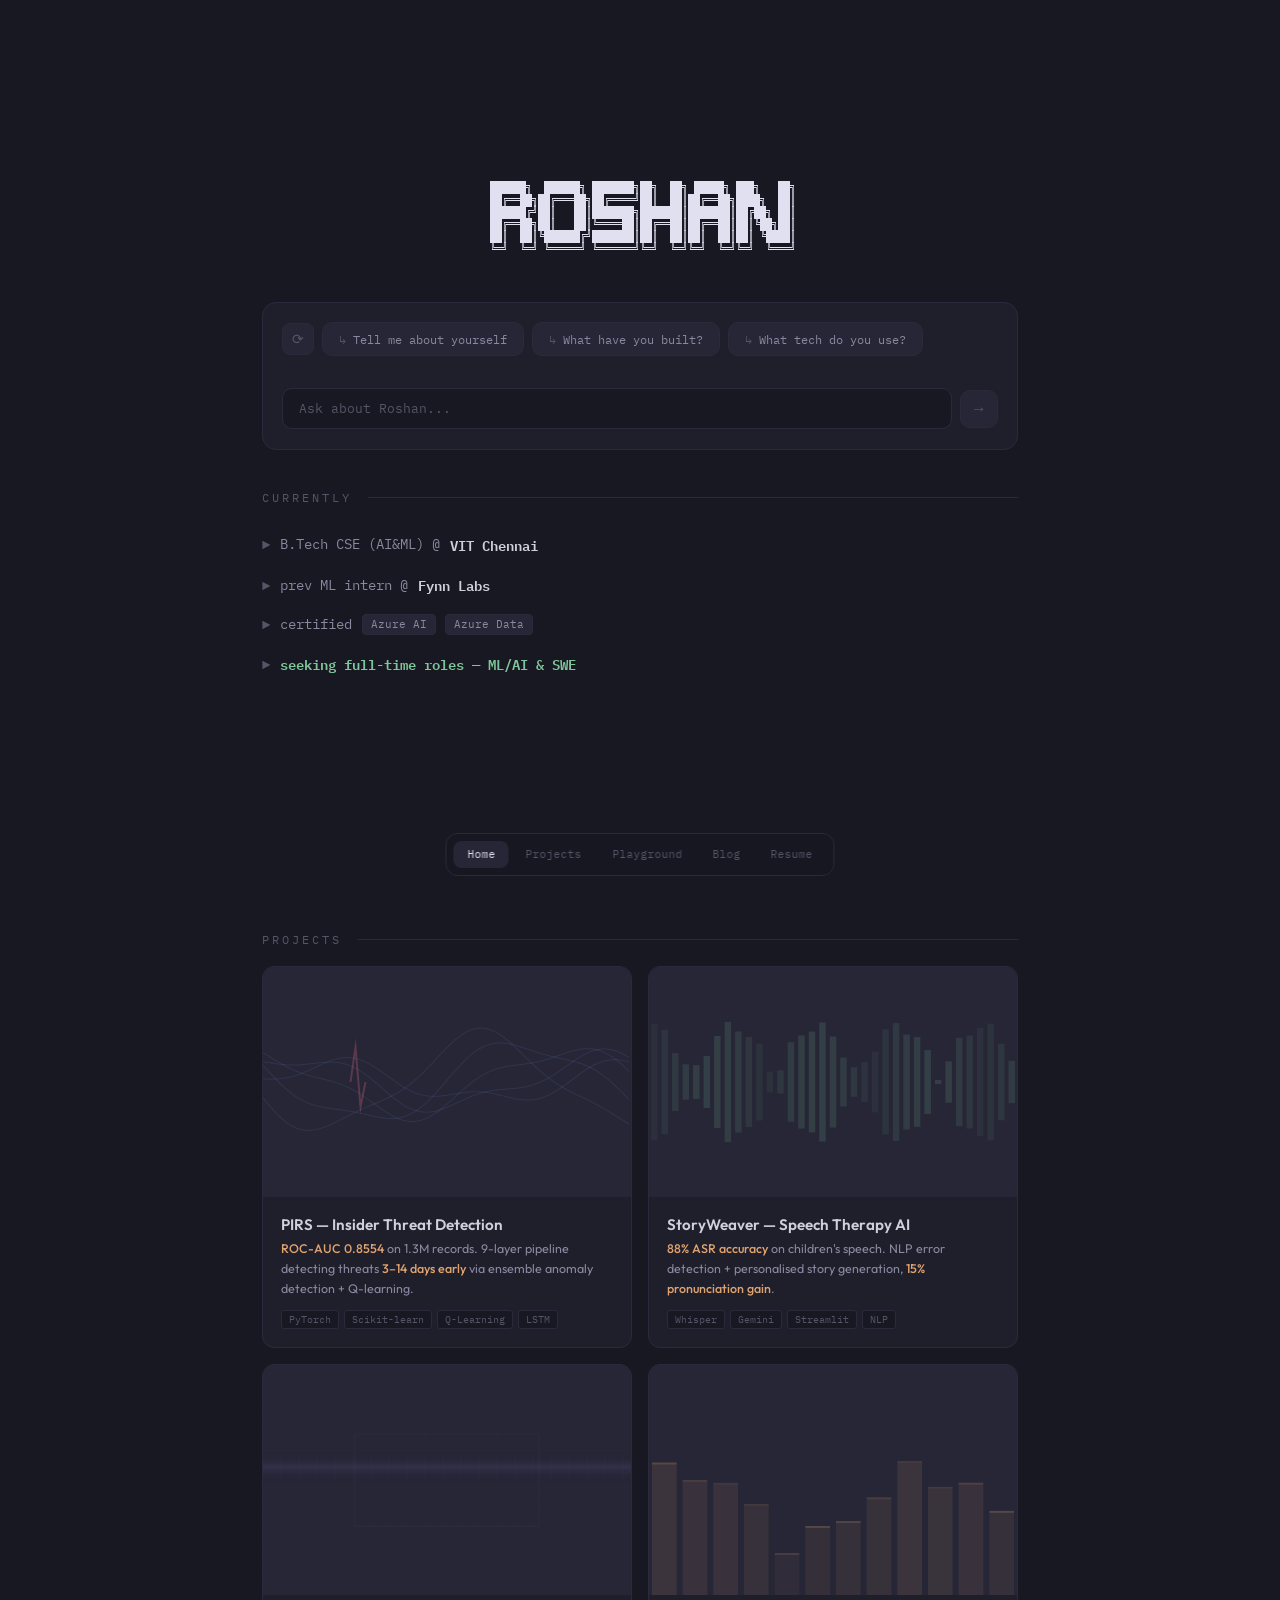
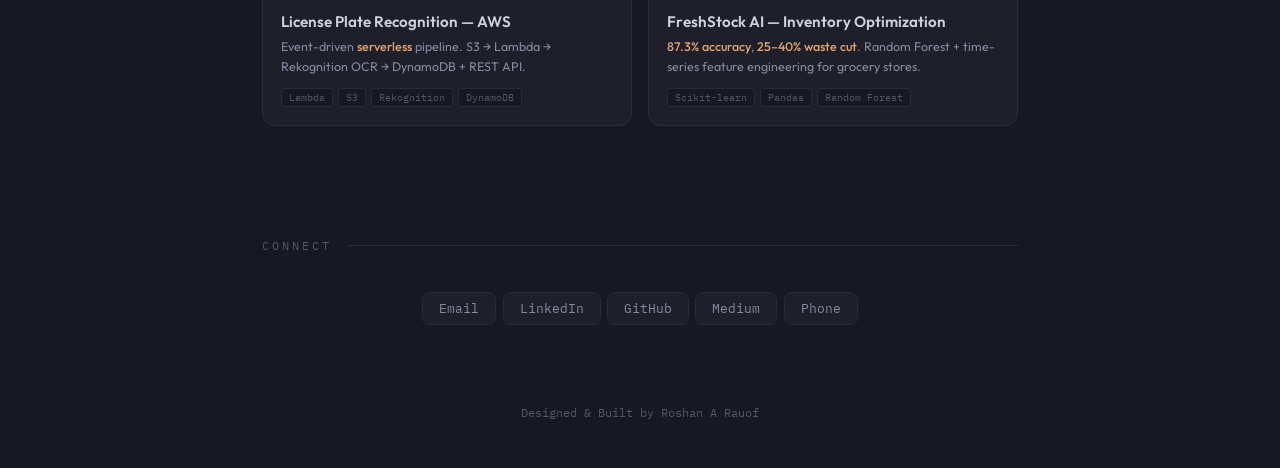
==== commit d38faa60: "Matching theme across all pages, remove avatar" ====
--- a/index.html
+++ b/index.html
@@ -821,19 +821,6 @@
   entries.forEach(e => { if(e.isIntersecting) e.target.classList.add('visible'); });
 }, { threshold: 0.15 });
 document.querySelectorAll('.fade-on-scroll').forEach(el => obs.observe(el));
-
-// Auto welcome message on load
-window.addEventListener('load', () => {
-  setTimeout(() => {
-    const botDiv = document.createElement('div');
-    botDiv.className = 'msg';
-    const botContent = document.createElement('div');
-    botContent.className = 'msg-bot';
-    botDiv.appendChild(botContent);
-    messagesEl.appendChild(botDiv);
-    typeText(botContent, "Hey! I'm <span class='hl'>Roshan</span> — an aspiring AI/ML Engineer from Chennai. I build ML pipelines, speech processing systems, and serverless apps. Ask me anything or pick a prompt above ↑");
-  }, 1200);
-});
 </script>
 
 </body>
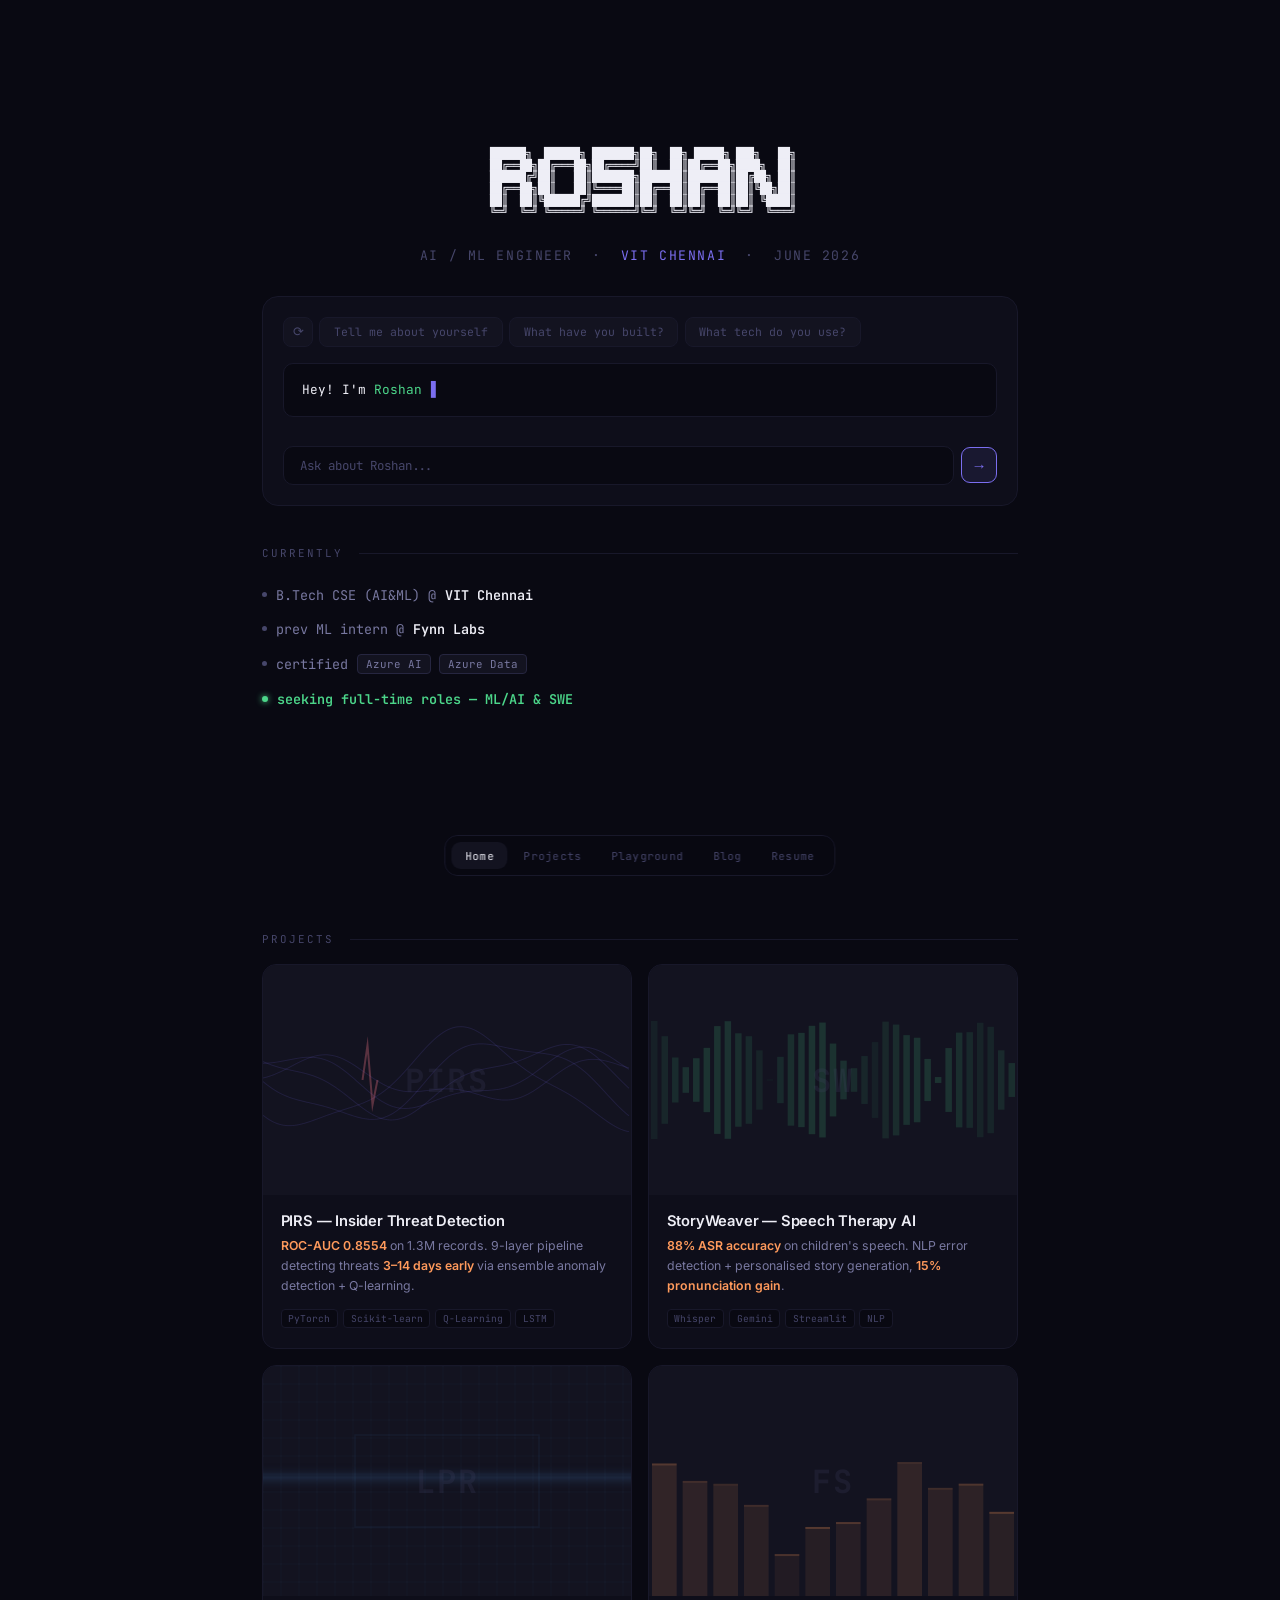
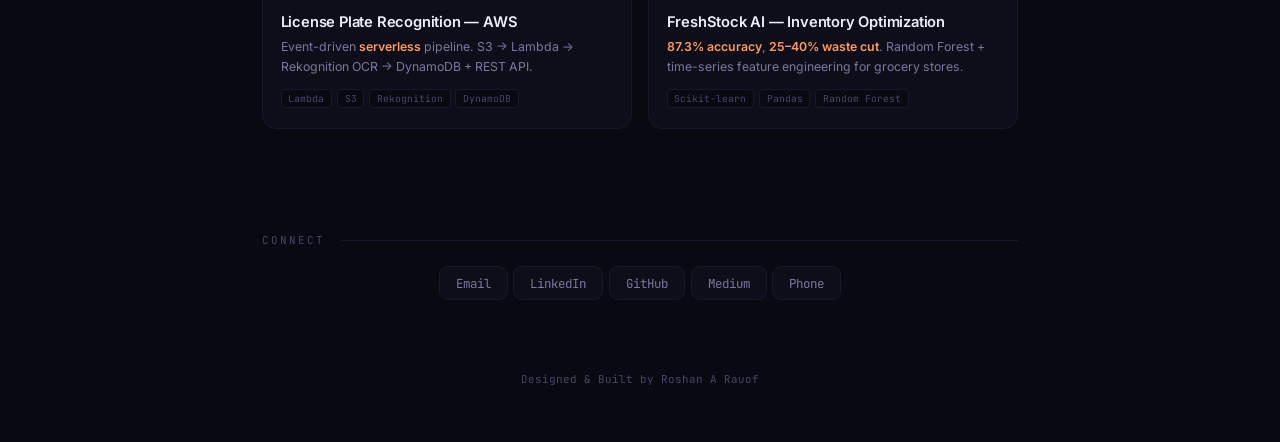
==== commit c6c5df14: "Redesign site with OLED dark theme and new design system - Switch palette to pure OLED black (#09091" ====
--- a/index.html
+++ b/index.html
@@ -6,27 +6,28 @@
   <title>Roshan A Rauof</title>
   <meta name="description" content="Roshan A Rauof — Aspiring AI/ML Engineer.">
   <link rel="icon" type="image/svg+xml" href="assets/images/favicon.svg">
-  <link href="https://fonts.googleapis.com/css2?family=IBM+Plex+Mono:wght@400;500;600;700&family=Outfit:wght@300;400;500;600;700&display=swap" rel="stylesheet">
+  <link href="https://fonts.googleapis.com/css2?family=Inter:wght@300;400;500;600;700&family=JetBrains+Mono:wght@400;500;600&display=swap" rel="stylesheet">
   <style>
     :root {
-      --bg: #181822;
-      --bg2: #1f1f2c;
-      --bg3: #262636;
-      --bg4: #2d2d40;
-      --text: #d0d0dc;
-      --text2: #8888a0;
-      --text3: #555568;
-      --accent: #b8b8cc;
-      --accent-bright: #e0e0f0;
-      --green: #7ec699;
-      --blue: #7aa2f7;
-      --purple: #9d7cd8;
-      --orange: #e0a370;
-      --red: #f7768e;
-      --border: #2a2a3c;
-      --border-light: #363648;
-      --mono: 'IBM Plex Mono', monospace;
-      --sans: 'Outfit', sans-serif;
+      --bg:          #090912;
+      --bg2:         #0E0E1A;
+      --bg3:         #131320;
+      --bg4:         #1A1A2A;
+      --text:        #EEEEF6;
+      --text2:       #7878A0;
+      --text3:       #46466A;
+      --accent:      #7B6EF0;
+      --accent-dim:  rgba(123,110,240,0.10);
+      --accent-glow: rgba(123,110,240,0.22);
+      --green:       #4CD68A;
+      --blue:        #5AABFF;
+      --purple:      #A98EFC;
+      --orange:      #FF9A5C;
+      --red:         #FF7A8A;
+      --border:      #18182A;
+      --border-light:#262640;
+      --mono: 'JetBrains Mono', monospace;
+      --sans: 'Inter', sans-serif;
     }
 
     * { margin:0; padding:0; box-sizing:border-box; }
@@ -40,13 +41,13 @@
       overflow-x: hidden;
     }
 
-    ::selection { background: var(--purple); color: #fff; }
-    a { color: var(--blue); text-decoration: none; transition: 0.3s; }
-    a:hover { color: var(--accent-bright); text-decoration: underline; }
+    ::selection { background: var(--accent); color: #fff; }
+    a { color: var(--blue); text-decoration: none; transition: color 0.25s; }
+    a:hover { color: var(--text); }
 
     .container { max-width: 820px; margin: 0 auto; padding: 0 2rem; }
 
-    /* ===== ASCII NAME ===== */
+    /* ===== HERO ===== */
     .hero {
       min-height: 100vh;
       display: flex;
@@ -57,47 +58,64 @@
 
     .ascii-name {
       font-family: var(--mono);
-      font-size: clamp(0.38rem, 1.1vw, 0.65rem);
+      font-size: clamp(0.36rem, 1.05vw, 0.62rem);
       line-height: 1.18;
-      color: var(--accent-bright);
+      color: var(--text);
       white-space: pre;
-      margin-bottom: 1.5rem;
+      margin-bottom: 1.8rem;
       opacity: 0;
-      animation: fadeIn 0.8s ease 0.2s forwards;
+      animation: fadeIn 0.7s ease 0.15s forwards;
       text-align: center;
       overflow: hidden;
+      letter-spacing: 0;
+    }
+
+    .hero-tagline {
+      text-align: center;
+      font-size: 0.82rem;
+      color: var(--text3);
+      font-family: var(--mono);
+      letter-spacing: 0.12em;
+      text-transform: uppercase;
+      margin-bottom: 2rem;
+      opacity: 0;
+      animation: fadeIn 0.6s ease 0.4s forwards;
+    }
+
+    .hero-tagline span {
+      color: var(--accent);
     }
 
     /* ===== CHAT INTERFACE ===== */
     .chat-box {
       background: var(--bg2);
       border: 1px solid var(--border);
-      border-radius: 14px;
-      padding: 1.2rem;
-      margin: 1.5rem 0 2.5rem;
+      border-radius: 16px;
+      padding: 1.25rem;
+      margin-bottom: 2.5rem;
       opacity: 0;
-      animation: fadeIn 0.6s ease 0.6s forwards;
+      animation: fadeIn 0.6s ease 0.55s forwards;
     }
 
     /* Suggested prompts */
     .suggested {
       display: flex;
-      gap: 0.5rem;
+      gap: 0.4rem;
       margin-bottom: 1rem;
       flex-wrap: wrap;
       align-items: center;
     }
 
     .refresh-btn {
-      width: 32px; height: 32px;
+      width: 30px; height: 30px;
       border-radius: 8px;
       border: 1px solid var(--border);
       background: var(--bg3);
       color: var(--text3);
-      font-size: 0.85rem;
+      font-size: 0.82rem;
       cursor: pointer;
       display: flex; align-items: center; justify-content: center;
-      transition: all 0.3s;
+      transition: all 0.25s;
       flex-shrink: 0;
     }
     .refresh-btn:hover {
@@ -107,141 +125,132 @@
     }
 
     .suggested-btn {
-      padding: 0.5rem 1rem;
+      padding: 0.4rem 0.85rem;
       border: 1px solid var(--border);
-      border-radius: 10px;
+      border-radius: 8px;
       background: var(--bg3);
-      color: var(--text2);
-      font-family: var(--mono);
-      font-size: 0.78rem;
+      color: var(--text3);
+      font-family: var(--mono);
+      font-size: 0.72rem;
       cursor: pointer;
-      transition: all 0.3s;
+      transition: all 0.25s;
       white-space: nowrap;
     }
-
-    .suggested-btn::before {
-      content: '↳ ';
-      color: var(--text3);
-    }
-
     .suggested-btn:hover {
-      border-color: var(--border-light);
-      color: var(--accent-bright);
-      background: var(--bg4);
+      border-color: var(--accent);
+      color: var(--accent);
+      background: var(--accent-dim);
     }
 
     /* Chat messages */
     .chat-messages {
       min-height: 0;
-      max-height: 400px;
+      max-height: 380px;
       overflow-y: auto;
-      margin-bottom: 1rem;
+      margin-bottom: 0.9rem;
       scroll-behavior: smooth;
     }
 
-    .chat-messages::-webkit-scrollbar { width: 4px; }
+    .chat-messages::-webkit-scrollbar { width: 3px; }
     .chat-messages::-webkit-scrollbar-track { background: transparent; }
-    .chat-messages::-webkit-scrollbar-thumb { background: var(--border); border-radius: 2px; }
+    .chat-messages::-webkit-scrollbar-thumb { background: var(--border-light); border-radius: 2px; }
 
     .msg {
-      margin-bottom: 1rem;
-      animation: msgIn 0.3s ease;
+      margin-bottom: 0.9rem;
+      animation: msgIn 0.25s ease;
     }
 
     .msg-user {
       font-family: var(--mono);
-      font-size: 0.82rem;
+      font-size: 0.75rem;
       color: var(--text3);
-      margin-bottom: 0.4rem;
-    }
-
+      margin-bottom: 0.35rem;
+      padding-left: 0.2rem;
+    }
     .msg-user::before {
       content: '↳ ';
-      color: var(--purple);
+      color: var(--accent);
     }
 
     .msg-bot {
       font-family: var(--mono);
-      font-size: 0.82rem;
+      font-size: 0.8rem;
       color: var(--text);
-      line-height: 1.75;
-      padding: 0.8rem 1rem;
+      line-height: 1.8;
+      padding: 0.9rem 1.1rem;
       background: var(--bg);
       border: 1px solid var(--border);
       border-radius: 10px;
     }
 
-    .msg-bot .hl { color: var(--green); }
+    .msg-bot .hl   { color: var(--green); }
     .msg-bot .metric { color: var(--orange); font-weight: 600; }
-    .msg-bot .link { color: var(--blue); }
-
-    /* Typing cursor */
+    .msg-bot .link  { color: var(--blue); }
+
     .typing-cursor::after {
       content: '▋';
-      animation: blink 0.8s infinite;
-      color: var(--accent-bright);
+      animation: blink 0.75s infinite;
+      color: var(--accent);
       margin-left: 1px;
     }
 
-    /* Input */
+    /* Input row */
     .chat-input-wrap {
       display: flex;
-      gap: 0.5rem;
+      gap: 0.45rem;
       align-items: center;
     }
 
     .chat-input {
       flex: 1;
-      padding: 0.7rem 1rem;
+      padding: 0.65rem 1rem;
       background: var(--bg);
       border: 1px solid var(--border);
       border-radius: 10px;
       color: var(--text);
       font-family: var(--mono);
-      font-size: 0.82rem;
+      font-size: 0.78rem;
       outline: none;
-      transition: border-color 0.3s;
-    }
-
+      transition: border-color 0.25s;
+    }
     .chat-input::placeholder { color: var(--text3); }
-    .chat-input:focus { border-color: var(--border-light); }
+    .chat-input:focus { border-color: var(--accent); }
 
     .chat-send {
-      width: 38px; height: 38px;
-      border-radius: 10px;
-      border: 1px solid var(--border);
-      background: var(--bg3);
-      color: var(--text3);
-      font-size: 1rem;
+      width: 36px; height: 36px;
+      border-radius: 9px;
+      border: 1px solid var(--accent);
+      background: var(--accent-dim);
+      color: var(--accent);
+      font-size: 0.95rem;
       cursor: pointer;
       display: flex; align-items: center; justify-content: center;
-      transition: all 0.3s;
+      transition: all 0.25s;
     }
     .chat-send:hover {
-      border-color: var(--border-light);
-      color: var(--accent-bright);
-      background: var(--bg4);
+      background: var(--accent);
+      color: #fff;
     }
 
     /* ===== CURRENTLY ===== */
     .currently {
       margin: 0 0 3rem;
       opacity: 0;
-      animation: fadeIn 0.6s ease 0.9s forwards;
+      animation: fadeIn 0.6s ease 0.8s forwards;
     }
 
     .section-line {
       display: flex;
       align-items: center;
       gap: 1rem;
-      margin-bottom: 1.2rem;
+      margin-bottom: 1.1rem;
     }
 
     .section-label {
       font-family: var(--mono);
-      font-size: 0.72rem;
+      font-size: 0.68rem;
       text-transform: uppercase;
-      letter-spacing: 3px;
+      letter-spacing: 0.18em;
       color: var(--text3);
       white-space: nowrap;
     }
@@ -256,30 +265,46 @@
     .status-item {
       display: flex;
       align-items: center;
-      gap: 0.6rem;
-      padding: 0.55rem 0;
-      font-family: var(--mono);
-      font-size: 0.88rem;
+      gap: 0.55rem;
+      padding: 0.5rem 0;
+      font-family: var(--mono);
+      font-size: 0.84rem;
       color: var(--text2);
     }
 
-    .status-arrow { color: var(--text3); }
+    .status-dot {
+      width: 5px; height: 5px;
+      border-radius: 50%;
+      background: var(--text3);
+      flex-shrink: 0;
+    }
+
     .status-item strong { color: var(--text); font-weight: 600; }
-    .status-item a { color: var(--text); text-decoration: underline; text-underline-offset: 3px; }
-    .status-item a:hover { color: var(--accent-bright); }
+    .status-item a { color: var(--text); font-weight: 600; text-underline-offset: 3px; }
+    .status-item a:hover { color: var(--accent); }
 
     .status-tag {
-      font-size: 0.7rem;
-      padding: 0.15rem 0.5rem;
+      font-size: 0.68rem;
+      padding: 0.12rem 0.5rem;
       background: var(--bg3);
-      border: 1px solid var(--border);
+      border: 1px solid var(--border-light);
       border-radius: 4px;
       color: var(--text2);
+      font-family: var(--mono);
     }
 
     .status-seeking {
       color: var(--green);
       font-weight: 600;
+    }
+
+    .status-dot-green {
+      width: 6px; height: 6px;
+      border-radius: 50%;
+      background: var(--green);
+      flex-shrink: 0;
+      box-shadow: 0 0 6px var(--green);
+      animation: pulse-green 2s ease infinite;
     }
 
     /* ===== PROJECTS ===== */
@@ -294,9 +319,9 @@
     .project-card {
       background: var(--bg2);
       border: 1px solid var(--border);
-      border-radius: 12px;
+      border-radius: 14px;
       overflow: hidden;
-      transition: all 0.4s cubic-bezier(0.4,0,0.2,1);
+      transition: all 0.35s cubic-bezier(0.4,0,0.2,1);
       cursor: pointer;
       text-decoration: none;
       color: inherit;
@@ -306,7 +331,7 @@
     .project-card:hover {
       border-color: var(--border-light);
       transform: translateY(-3px);
-      box-shadow: 0 8px 30px rgba(0,0,0,0.3);
+      box-shadow: 0 10px 36px rgba(0,0,0,0.4);
       text-decoration: none;
     }
 
@@ -325,74 +350,88 @@
       height: 100%;
     }
 
-    .project-info { padding: 1.1rem; }
+    .preview-label {
+      position: absolute;
+      top: 50%; left: 50%;
+      transform: translate(-50%, -50%);
+      font-family: var(--mono);
+      font-size: 2rem;
+      font-weight: 700;
+      color: var(--text3);
+      opacity: 0.2;
+      letter-spacing: 2px;
+      pointer-events: none;
+      z-index: 0;
+    }
+
+    .project-info { padding: 1.1rem 1.1rem 1.25rem; }
 
     .project-name {
-      font-size: 0.95rem;
+      font-size: 0.92rem;
       font-weight: 600;
       margin-bottom: 0.35rem;
       color: var(--text);
+      letter-spacing: -0.2px;
     }
 
     .project-desc {
-      font-size: 0.78rem;
+      font-size: 0.77rem;
       color: var(--text2);
-      line-height: 1.6;
-    }
-
-    .project-desc .pm { color: var(--orange); font-weight: 500; }
+      line-height: 1.65;
+    }
+
+    .project-desc .pm { color: var(--orange); font-weight: 600; }
 
     .project-tags {
       display: flex;
       flex-wrap: wrap;
       gap: 0.3rem;
-      margin-top: 0.7rem;
+      margin-top: 0.75rem;
     }
 
     .project-tags span {
       font-family: var(--mono);
-      font-size: 0.62rem;
-      padding: 0.12rem 0.45rem;
+      font-size: 0.6rem;
+      padding: 0.12rem 0.42rem;
       background: var(--bg);
       border: 1px solid var(--border);
-      border-radius: 3px;
+      border-radius: 4px;
       color: var(--text3);
     }
 
     /* ===== CONNECT ===== */
-    .connect { padding: 3rem 0; text-align: center; }
+    .connect { padding: 2.5rem 0 3rem; }
 
     .connect-links {
       display: flex;
       justify-content: center;
-      gap: 0.4rem;
-      font-family: var(--mono);
-      font-size: 0.82rem;
+      gap: 0.35rem;
+      font-family: var(--mono);
+      font-size: 0.78rem;
       flex-wrap: wrap;
+      margin-top: 1.2rem;
     }
 
     .connect-links a {
       color: var(--text2);
       padding: 0.45rem 1rem;
       border: 1px solid var(--border);
-      border-radius: 8px;
+      border-radius: 9px;
       background: var(--bg2);
-      transition: all 0.3s;
+      transition: all 0.25s;
       text-decoration: none;
     }
     .connect-links a:hover {
-      border-color: var(--border-light);
-      color: var(--accent-bright);
-      background: var(--bg3);
+      border-color: var(--accent);
+      color: var(--accent);
+      background: var(--accent-dim);
       text-decoration: none;
     }
-
-    .connect-sep { color: var(--text3); margin: 0 0.2rem; }
 
     .footer {
       text-align: center;
-      padding: 2rem 0 3rem;
-      font-size: 0.72rem;
+      padding: 1.5rem 0 3.5rem;
+      font-size: 0.68rem;
       color: var(--text3);
       font-family: var(--mono);
     }
@@ -404,55 +443,60 @@
       left: 50%;
       transform: translateX(-50%);
       display: flex;
-      gap: 0.2rem;
-      padding: 0.45rem;
-      background: rgba(24,24,34,0.92);
-      backdrop-filter: blur(16px);
+      gap: 0.15rem;
+      padding: 0.4rem;
+      background: rgba(9,9,18,0.88);
+      backdrop-filter: blur(20px);
       border: 1px solid var(--border);
-      border-radius: 12px;
+      border-radius: 13px;
       z-index: 100;
       font-family: var(--mono);
-      font-size: 0.7rem;
+      font-size: 0.68rem;
     }
 
     .float-nav a {
       color: var(--text3);
-      padding: 0.4rem 0.85rem;
-      border-radius: 8px;
-      transition: all 0.3s;
+      padding: 0.38rem 0.85rem;
+      border-radius: 9px;
+      transition: all 0.25s;
       text-decoration: none;
+      letter-spacing: 0.02em;
     }
     .float-nav a:hover, .float-nav a.active {
-      color: var(--accent-bright);
+      color: var(--text);
       background: var(--bg3);
       text-decoration: none;
     }
 
     /* ===== ANIMATIONS ===== */
     @keyframes fadeIn {
-      from { opacity:0; transform:translateY(14px); }
-      to { opacity:1; transform:translateY(0); }
+      from { opacity:0; transform:translateY(12px); }
+      to   { opacity:1; transform:translateY(0); }
     }
     @keyframes msgIn {
-      from { opacity:0; transform:translateY(8px); }
-      to { opacity:1; transform:translateY(0); }
+      from { opacity:0; transform:translateY(6px); }
+      to   { opacity:1; transform:translateY(0); }
     }
     @keyframes blink {
       0%,100% { opacity:1; }
-      50% { opacity:0; }
+      50%     { opacity:0; }
+    }
+    @keyframes pulse-green {
+      0%,100% { opacity:1; box-shadow: 0 0 6px var(--green); }
+      50%     { opacity:0.5; box-shadow: 0 0 2px var(--green); }
     }
 
     .fade-on-scroll {
-      opacity:0; transform:translateY(20px);
-      transition: opacity 0.6s ease, transform 0.6s ease;
+      opacity:0; transform:translateY(18px);
+      transition: opacity 0.55s ease, transform 0.55s ease;
     }
     .fade-on-scroll.visible { opacity:1; transform:translateY(0); }
 
     @media (max-width: 640px) {
       .projects-grid { grid-template-columns: 1fr; }
-      .ascii-name { font-size: 0.32rem; }
-      .suggested { gap: 0.35rem; }
-      .suggested-btn { font-size: 0.7rem; padding: 0.4rem 0.7rem; }
+      .ascii-name { font-size: 0.3rem; }
+      .suggested-btn { font-size: 0.68rem; padding: 0.38rem 0.65rem; }
+      .connect-links a { font-size: 0.72rem; padding: 0.42rem 0.85rem; }
     }
   </style>
 </head>
@@ -479,6 +523,8 @@
  ██║  ██║╚██████╔╝███████║██║  ██║██║  ██║██║ ╚████║
  ╚═╝  ╚═╝ ╚═════╝ ╚══════╝╚═╝  ╚═╝╚═╝  ╚═╝╚═╝  ╚═══╝</div>
 
+      <p class="hero-tagline">AI / ML Engineer &nbsp;·&nbsp; <span>VIT Chennai</span> &nbsp;·&nbsp; June 2026</p>
+
       <!-- CHAT INTERFACE -->
       <div class="chat-box">
 
@@ -503,24 +549,24 @@
         <div class="section-line"><span class="section-label">Currently</span></div>
 
         <div class="status-item">
-          <span class="status-arrow">►</span>
-          <span>B.Tech CSE (AI&ML) @</span>
+          <span class="status-dot"></span>
+          <span>B.Tech CSE (AI&amp;ML) @</span>
           <strong>VIT Chennai</strong>
         </div>
         <div class="status-item">
-          <span class="status-arrow">►</span>
+          <span class="status-dot"></span>
           <span>prev ML intern @</span>
           <strong>Fynn Labs</strong>
         </div>
         <div class="status-item">
-          <span class="status-arrow">►</span>
+          <span class="status-dot"></span>
           <span>certified</span>
           <span class="status-tag">Azure AI</span>
           <span class="status-tag">Azure Data</span>
         </div>
         <div class="status-item">
-          <span class="status-arrow">►</span>
-          <span class="status-seeking">seeking full-time roles — ML/AI & SWE</span>
+          <span class="status-dot-green"></span>
+          <span class="status-seeking">seeking full-time roles — ML/AI &amp; SWE</span>
         </div>
       </div>
 
@@ -533,7 +579,7 @@
       <div class="projects-grid">
 
         <a href="https://github.com/roshnrf/PIRS" target="_blank" class="project-card fade-on-scroll">
-          <div class="project-preview"><canvas class="preview-canvas" id="cv-pirs"></canvas></div>
+          <div class="project-preview"><canvas class="preview-canvas" id="cv-pirs"></canvas><span class="preview-label">PIRS</span></div>
           <div class="project-info">
             <div class="project-name">PIRS — Insider Threat Detection</div>
             <div class="project-desc"><span class="pm">ROC-AUC 0.8554</span> on 1.3M records. 9-layer pipeline detecting threats <span class="pm">3–14 days early</span> via ensemble anomaly detection + Q-learning.</div>
@@ -542,7 +588,7 @@
         </a>
 
         <a href="https://github.com/roshnrf/StoryWeaver" target="_blank" class="project-card fade-on-scroll">
-          <div class="project-preview"><canvas class="preview-canvas" id="cv-story"></canvas></div>
+          <div class="project-preview"><canvas class="preview-canvas" id="cv-story"></canvas><span class="preview-label">SW</span></div>
           <div class="project-info">
             <div class="project-name">StoryWeaver — Speech Therapy AI</div>
             <div class="project-desc"><span class="pm">88% ASR accuracy</span> on children's speech. NLP error detection + personalised story generation, <span class="pm">15% pronunciation gain</span>.</div>
@@ -551,7 +597,7 @@
         </a>
 
         <a href="https://github.com/roshnrf/License-Plate-Recognition-AWS" target="_blank" class="project-card fade-on-scroll">
-          <div class="project-preview"><canvas class="preview-canvas" id="cv-lpr"></canvas></div>
+          <div class="project-preview"><canvas class="preview-canvas" id="cv-lpr"></canvas><span class="preview-label">LPR</span></div>
           <div class="project-info">
             <div class="project-name">License Plate Recognition — AWS</div>
             <div class="project-desc">Event-driven <span class="pm">serverless</span> pipeline. S3 → Lambda → Rekognition OCR → DynamoDB + REST API.</div>
@@ -560,7 +606,7 @@
         </a>
 
         <a href="https://github.com/roshnrf/FreshStock-AI---Smart-Inventory-Management-System" target="_blank" class="project-card fade-on-scroll">
-          <div class="project-preview"><canvas class="preview-canvas" id="cv-fresh"></canvas></div>
+          <div class="project-preview"><canvas class="preview-canvas" id="cv-fresh"></canvas><span class="preview-label">FS</span></div>
           <div class="project-info">
             <div class="project-name">FreshStock AI — Inventory Optimization</div>
             <div class="project-desc"><span class="pm">87.3% accuracy</span>, <span class="pm">25–40% waste cut</span>. Random Forest + time-series feature engineering for grocery stores.</div>
@@ -573,8 +619,7 @@
 
     <!-- CONNECT -->
     <section class="connect" id="connect">
-      <div class="section-line" style="justify-content:center;"><span class="section-label">Connect</span></div>
-      <br>
+      <div class="section-line"><span class="section-label">Connect</span></div>
       <div class="connect-links">
         <a href="mailto:roshanabdlrf03@gmail.com">Email</a>
         <a href="https://linkedin.com/in/rosh003" target="_blank">LinkedIn</a>
@@ -584,7 +629,7 @@
       </div>
     </section>
 
-    <footer class="footer">Designed & Built by Roshan A Rauof</footer>
+    <footer class="footer">Designed &amp; Built by Roshan A Rauof</footer>
   </div>
 
 <script>
@@ -616,7 +661,6 @@
   "hire": "I'm graduating <span class='metric'>June 2026</span> and actively looking for full-time roles in <span class='hl'>ML/AI Engineering</span> and <span class='hl'>Software Engineering</span>. I've built production-grade pipelines, worked with real-world messy data, and deployed on AWS. Let's talk → <a href='mailto:roshanabdlrf03@gmail.com' class='link'>roshanabdlrf03@gmail.com</a>"
 };
 
-// Keyword matching
 const keywordMap = [
   { keys: ['yourself', 'about', 'who', 'introduce', 'you'], id: 'about' },
   { keys: ['built', 'projects', 'project', 'work', 'portfolio'], id: 'projects' },
@@ -646,24 +690,16 @@
   return "I'm not sure about that, but feel free to ask about my <span class='hl'>projects</span>, <span class='hl'>experience</span>, <span class='hl'>tech stack</span>, or <span class='hl'>background</span>. Or reach out directly at <a href='mailto:roshanabdlrf03@gmail.com' class='link'>roshanabdlrf03@gmail.com</a>.";
 }
 
-// Typing effect
 function typeText(el, html, speed = 12) {
   return new Promise(resolve => {
     el.classList.add('typing-cursor');
-    // Parse HTML into segments
-    const temp = document.createElement('div');
-    temp.innerHTML = html;
-    const text = temp.textContent;
-    let i = 0;
     let htmlIdx = 0;
     let output = '';
-    let inTag = false;
 
     function tick() {
       if (htmlIdx < html.length) {
         const ch = html[htmlIdx];
         if (ch === '<') {
-          inTag = true;
           const closeIdx = html.indexOf('>', htmlIdx);
           output += html.slice(htmlIdx, closeIdx + 1);
           htmlIdx = closeIdx + 1;
@@ -697,13 +733,11 @@
 const messagesEl = document.getElementById('messages');
 
 async function askQuestion(q) {
-  // Add user message
   const userDiv = document.createElement('div');
   userDiv.className = 'msg';
   userDiv.innerHTML = `<div class="msg-user">${q}</div>`;
   messagesEl.appendChild(userDiv);
 
-  // Add bot response with typing
   const botDiv = document.createElement('div');
   botDiv.className = 'msg';
   const botContent = document.createElement('div');
@@ -712,10 +746,8 @@
   messagesEl.appendChild(botDiv);
 
   messagesEl.scrollTop = messagesEl.scrollHeight;
-
   const answer = matchQuestion(q);
   await typeText(botContent, answer);
-
   messagesEl.scrollTop = messagesEl.scrollHeight;
 }
 
@@ -731,7 +763,6 @@
   const container = document.getElementById('suggestions');
   const shuffled = allPrompts.sort(() => Math.random() - 0.5).slice(0, 3);
   const refreshBtn = container.querySelector('.refresh-btn');
-
   container.innerHTML = '';
   container.appendChild(refreshBtn);
   shuffled.forEach(q => {
@@ -762,9 +793,10 @@
   (function loop() { drawFn(ctx, w, h, f++); requestAnimationFrame(loop); })();
 }
 
+// PIRS — indigo waves + threat spike
 initCanvas('cv-pirs', (ctx, w, h, f) => {
   ctx.clearRect(0,0,w,h);
-  ctx.strokeStyle = 'rgba(126,166,247,0.12)';
+  ctx.strokeStyle = 'rgba(123,110,240,0.14)';
   ctx.lineWidth = 1;
   for(let l=0;l<5;l++){
     ctx.beginPath();
@@ -775,33 +807,36 @@
     ctx.stroke();
   }
   const sx=(f*1.5)%(w+80)-40;
-  ctx.strokeStyle='rgba(247,118,142,0.25)';ctx.lineWidth=2;
+  ctx.strokeStyle='rgba(255,122,138,0.3)';ctx.lineWidth=2;
   ctx.beginPath();ctx.moveTo(sx,h/2);ctx.lineTo(sx+5,h/2-35);ctx.lineTo(sx+10,h/2+25);ctx.lineTo(sx+15,h/2);ctx.stroke();
 });
 
+// StoryWeaver — green bars
 initCanvas('cv-story', (ctx, w, h, f) => {
   ctx.clearRect(0,0,w,h);
   const bars=35, bw=w/bars;
   for(let i=0;i<bars;i++){
     const bh=Math.abs(Math.sin((i+f*0.05)*0.4))*h*0.45+Math.sin(i*2+f*0.08)*12+8;
-    ctx.fillStyle=`rgba(126,198,153,${0.06+Math.abs(Math.sin(i*0.3))*0.1})`;
+    ctx.fillStyle=`rgba(76,214,138,${0.07+Math.abs(Math.sin(i*0.3))*0.1})`;
     ctx.fillRect(i*bw+2,(h-bh)/2,bw-4,bh);
   }
 });
 
+// License Plate — blue grid + scan
 initCanvas('cv-lpr', (ctx, w, h, f) => {
   ctx.clearRect(0,0,w,h);
-  ctx.strokeStyle='rgba(157,124,216,0.06)';ctx.lineWidth=0.5;
+  ctx.strokeStyle='rgba(90,171,255,0.07)';ctx.lineWidth=0.5;
   for(let x=0;x<w;x+=18){ctx.beginPath();ctx.moveTo(x,0);ctx.lineTo(x,h);ctx.stroke();}
   for(let y=0;y<h;y+=18){ctx.beginPath();ctx.moveTo(0,y);ctx.lineTo(w,y);ctx.stroke();}
   const sy=(f*1.2)%h;
   const g=ctx.createLinearGradient(0,sy-15,0,sy+15);
-  g.addColorStop(0,'transparent');g.addColorStop(0.5,'rgba(157,124,216,0.12)');g.addColorStop(1,'transparent');
+  g.addColorStop(0,'transparent');g.addColorStop(0.5,'rgba(90,171,255,0.13)');g.addColorStop(1,'transparent');
   ctx.fillStyle=g;ctx.fillRect(0,sy-15,w,30);
   const bx=w*0.25,by=h*0.3,bw=w*0.5,bh=h*0.4;
-  ctx.strokeStyle=`rgba(157,124,216,${0.12+Math.sin(f*0.05)*0.08})`;ctx.lineWidth=1.5;ctx.strokeRect(bx,by,bw,bh);
+  ctx.strokeStyle=`rgba(90,171,255,${0.14+Math.sin(f*0.05)*0.08})`;ctx.lineWidth=1.5;ctx.strokeRect(bx,by,bw,bh);
 });
 
+// FreshStock — orange bars
 initCanvas('cv-fresh', (ctx, w, h, f) => {
   ctx.clearRect(0,0,w,h);
   const bars=12,bw=w/bars,base=h*0.15;
@@ -809,9 +844,9 @@
     const t=0.3+Math.sin(i*0.8+1)*0.3+Math.abs(Math.cos(i*1.2))*0.3;
     const a=t*Math.min(1,f*0.02);
     const bh=base+a*h*0.5;
-    ctx.fillStyle=`rgba(224,163,112,${0.05+a*0.08})`;
+    ctx.fillStyle=`rgba(255,154,92,${0.06+a*0.08})`;
     ctx.fillRect(i*bw+3,h-bh,bw-6,bh);
-    ctx.fillStyle=`rgba(224,163,112,${0.12+Math.sin(f*0.03+i)*0.08})`;
+    ctx.fillStyle=`rgba(255,154,92,${0.14+Math.sin(f*0.03+i)*0.08})`;
     ctx.fillRect(i*bw+3,h-bh,bw-6,2);
   }
 });
@@ -821,6 +856,19 @@
   entries.forEach(e => { if(e.isIntersecting) e.target.classList.add('visible'); });
 }, { threshold: 0.15 });
 document.querySelectorAll('.fade-on-scroll').forEach(el => obs.observe(el));
+
+// Auto welcome message on load
+window.addEventListener('load', () => {
+  setTimeout(() => {
+    const botDiv = document.createElement('div');
+    botDiv.className = 'msg';
+    const botContent = document.createElement('div');
+    botContent.className = 'msg-bot';
+    botDiv.appendChild(botContent);
+    messagesEl.appendChild(botDiv);
+    typeText(botContent, "Hey! I'm <span class='hl'>Roshan</span> — an aspiring AI/ML Engineer from Chennai. I build ML pipelines, speech processing systems, and serverless apps. Ask me anything or pick a prompt above ↑");
+  }, 1200);
+});
 </script>
 
 </body>
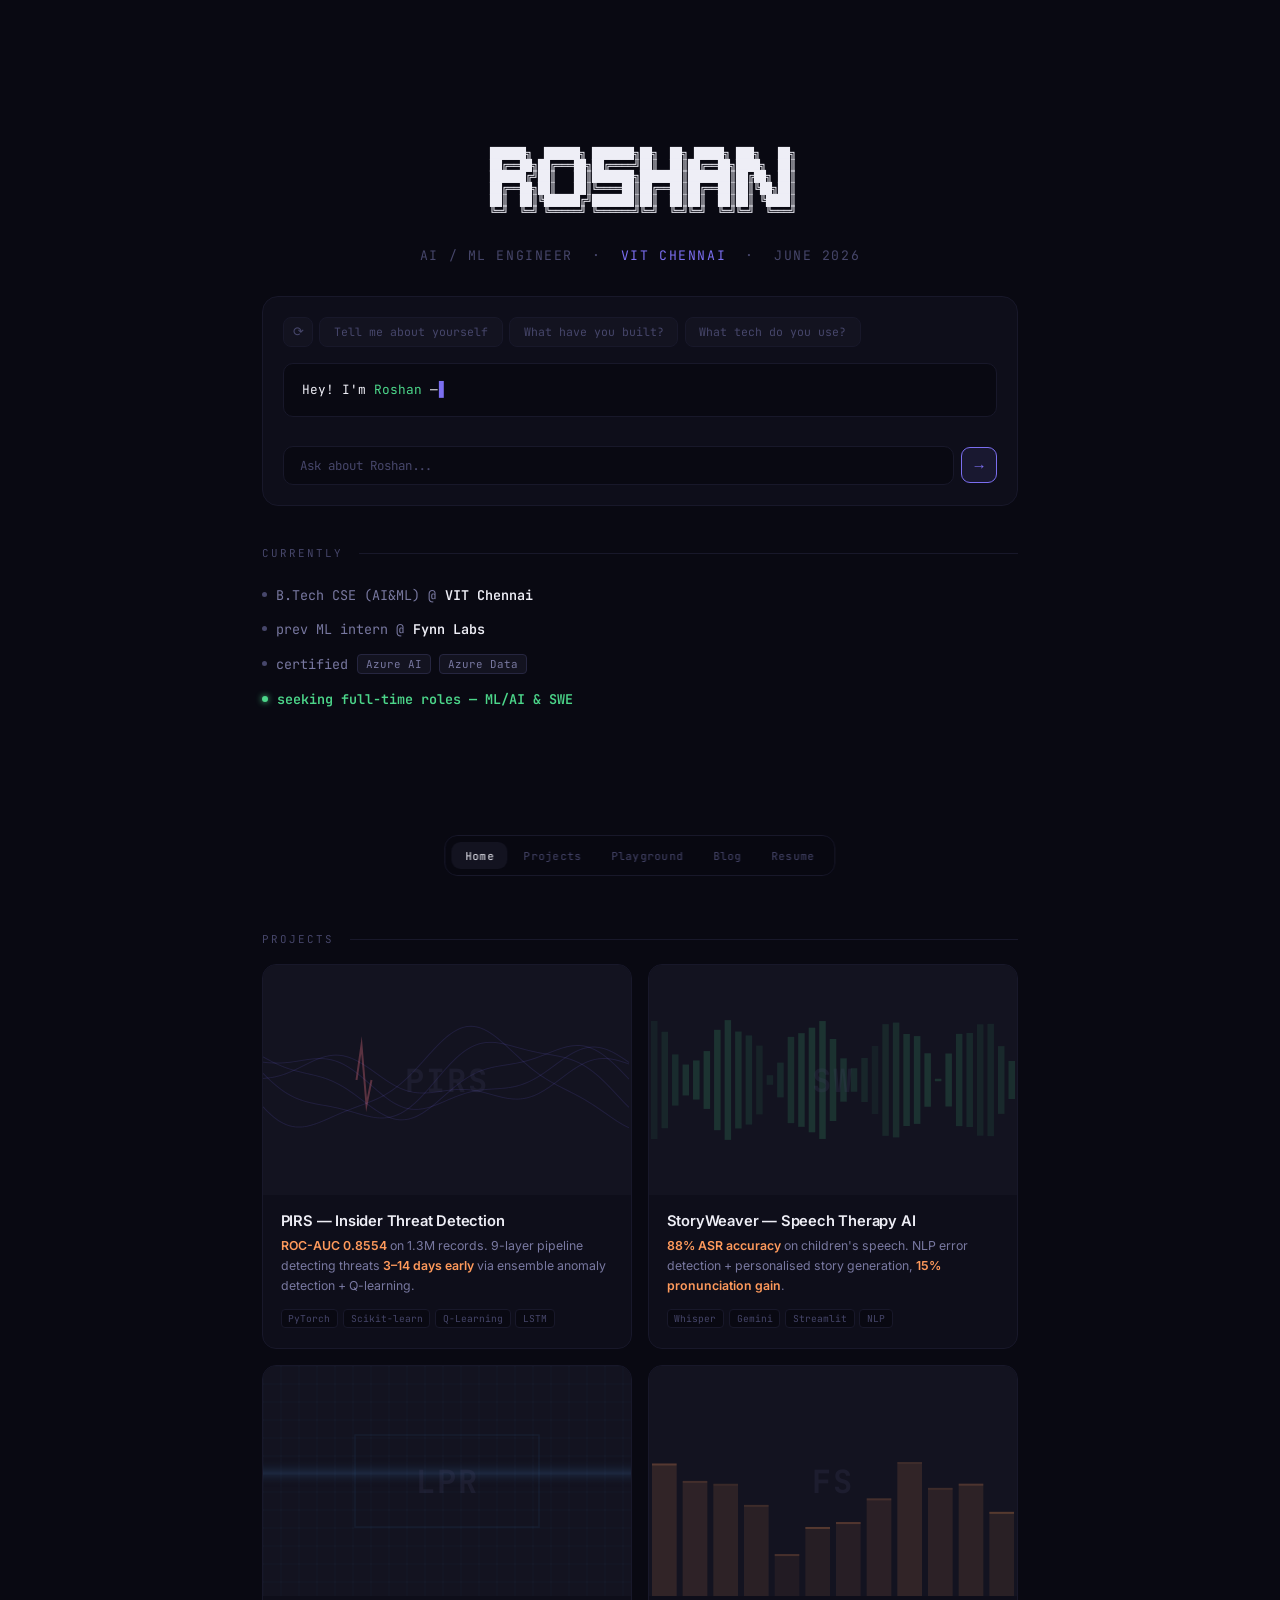
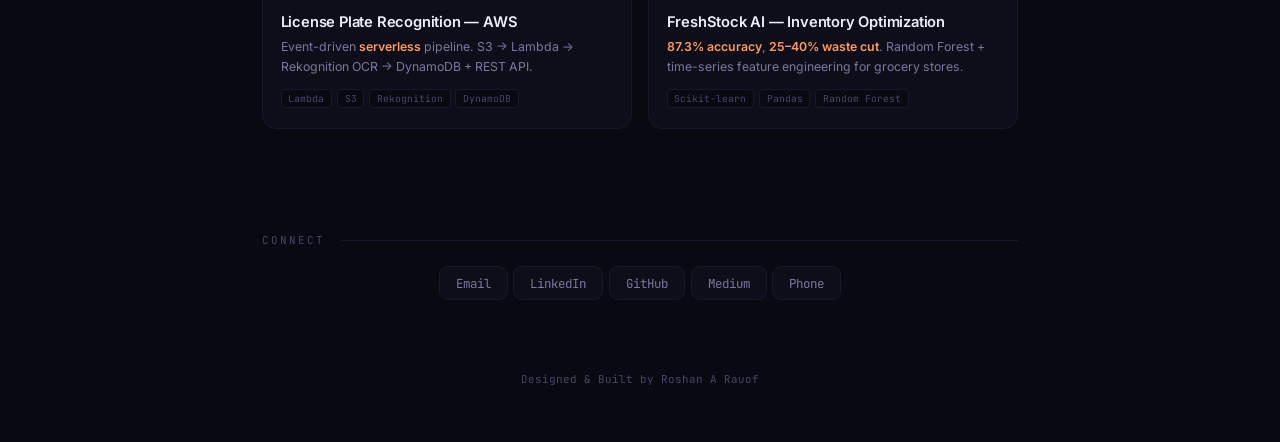
==== commit 7c52171d: "Fix chat keyword matching — wrong answers for all questions Removed overly broad keywords ('you', 'a" ====
--- a/index.html
+++ b/index.html
@@ -662,17 +662,17 @@
 };
 
 const keywordMap = [
-  { keys: ['yourself', 'about', 'who', 'introduce', 'you'], id: 'about' },
-  { keys: ['built', 'projects', 'project', 'work', 'portfolio'], id: 'projects' },
-  { keys: ['tech', 'stack', 'tools', 'languages', 'frameworks', 'use'], id: 'tech' },
-  { keys: ['experience', 'intern', 'fynn', 'job'], id: 'experience' },
-  { keys: ['education', 'university', 'college', 'vit', 'degree', 'study'], id: 'education' },
-  { keys: ['passion', 'drives', 'why', 'motivation', 'love', 'interest'], id: 'passion' },
-  { keys: ['contact', 'reach', 'email', 'linkedin', 'phone'], id: 'contact' },
-  { keys: ['roles', 'looking', 'seeking', 'position', 'apply', 'resume'], id: 'roles' },
   { keys: ['pirs', 'insider', 'threat', 'anomaly', 'detection'], id: 'pirs' },
-  { keys: ['storyweaver', 'speech', 'therapy', 'whisper', 'children', 'kids'], id: 'storyweaver' },
-  { keys: ['hire', 'hiring', 'available', 'recruit'], id: 'hire' },
+  { keys: ['storyweaver', 'story', 'speech', 'therapy', 'whisper', 'children', 'kids'], id: 'storyweaver' },
+  { keys: ['hire', 'hiring', 'recruit', 'should i'], id: 'hire' },
+  { keys: ['experience', 'intern', 'fynn', 'internship'], id: 'experience' },
+  { keys: ['education', 'university', 'college', 'vit', 'degree', 'study', 'studied'], id: 'education' },
+  { keys: ['tech', 'stack', 'tools', 'languages', 'frameworks', 'technologies'], id: 'tech' },
+  { keys: ['built', 'projects', 'project', 'portfolio', 'made', 'created'], id: 'projects' },
+  { keys: ['contact', 'reach', 'email', 'linkedin', 'phone', 'message'], id: 'contact' },
+  { keys: ['roles', 'looking', 'seeking', 'position', 'apply', 'resume', 'job', 'available'], id: 'roles' },
+  { keys: ['passion', 'drives', 'motivation', 'love', 'interest', 'enjoy'], id: 'passion' },
+  { keys: ['yourself', 'who are', 'introduce', 'tell me about you', 'roshan'], id: 'about' },
 ];
 
 const allPrompts = [
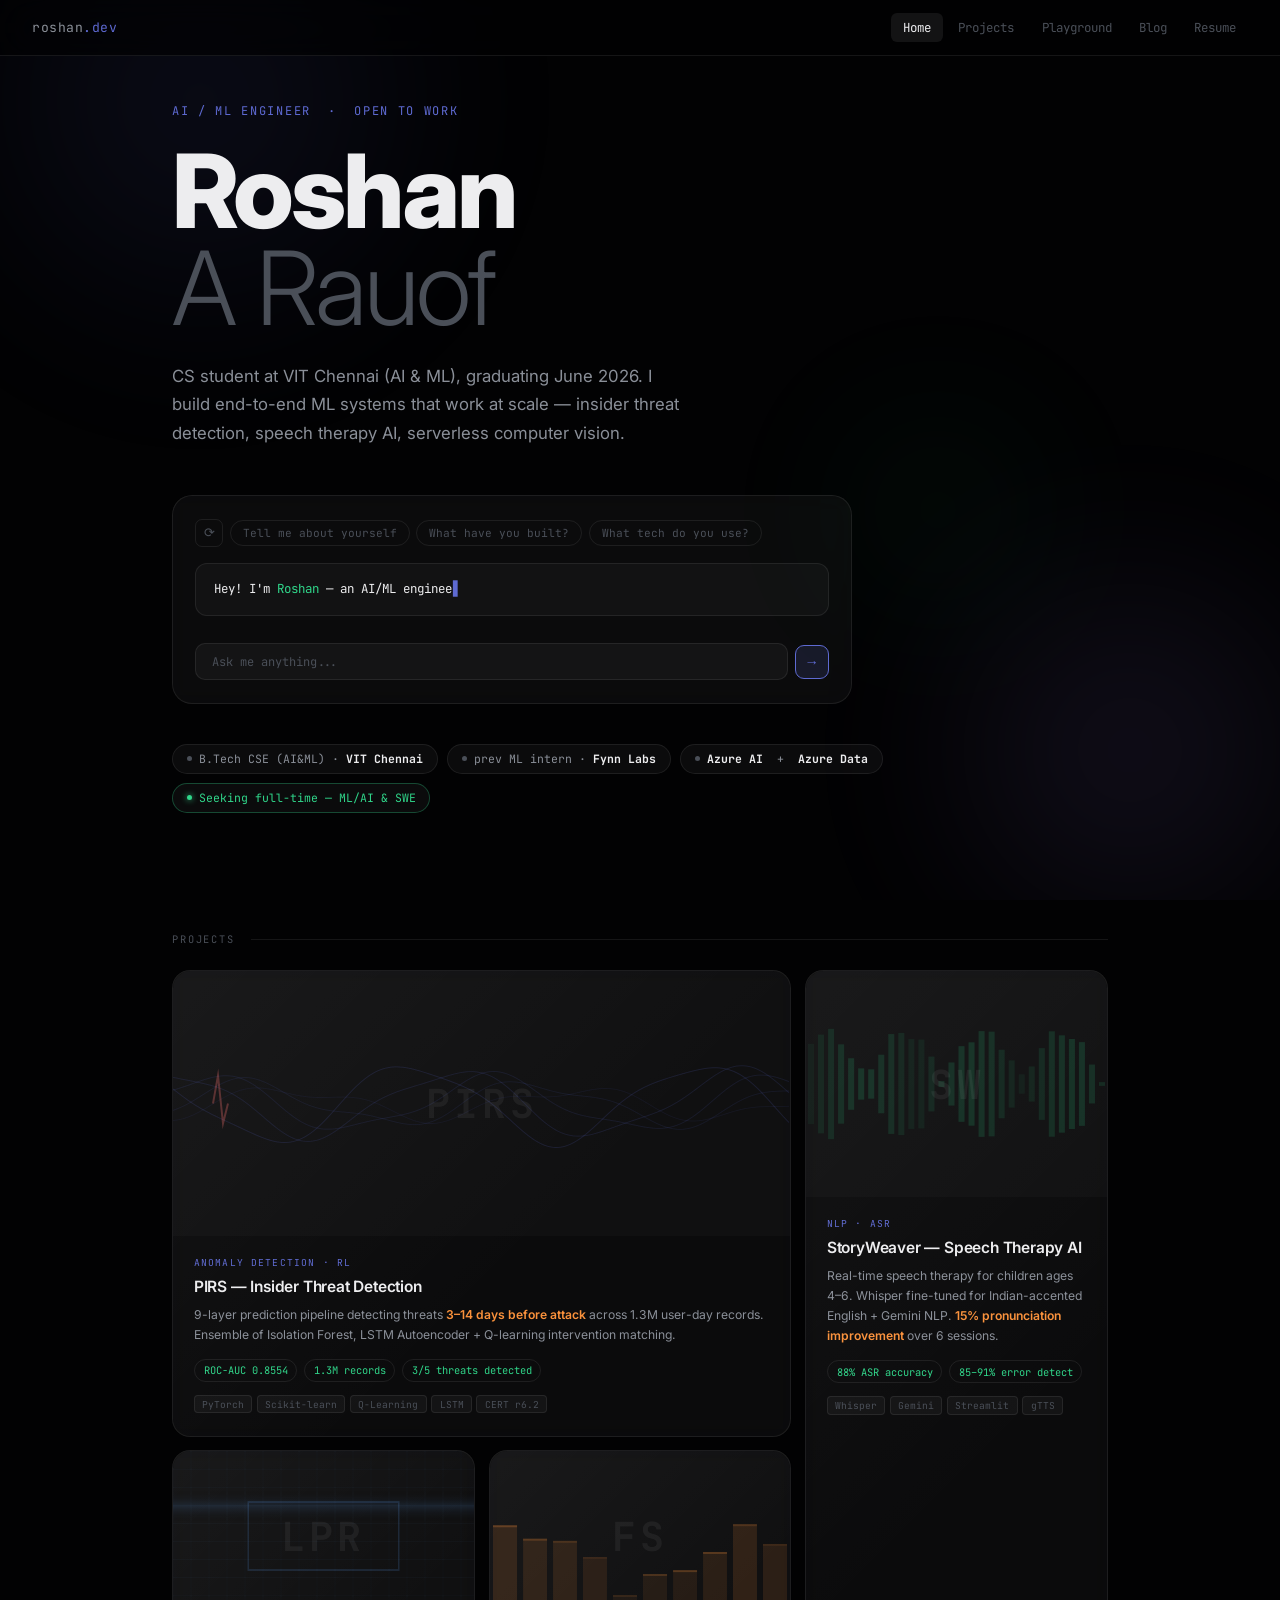
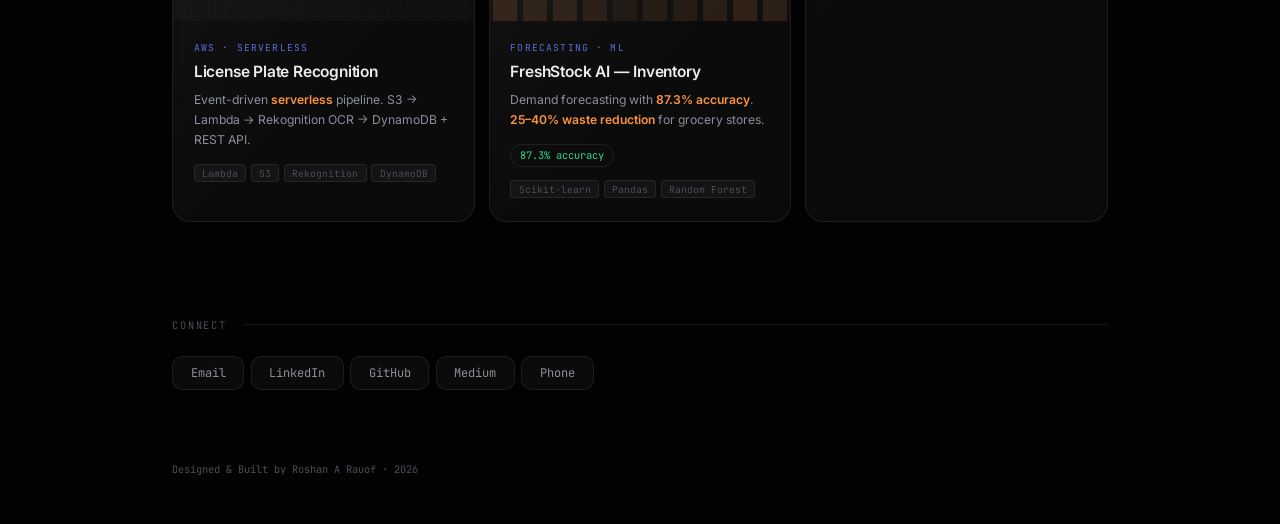
==== commit 8112a7eb: "v2 redesign: glassmorphism, animated blobs, top nav, bento grid Complete visual overhaul across all " ====
--- a/index.html
+++ b/index.html
@@ -3,35 +3,35 @@
 <head>
   <meta charset="UTF-8">
   <meta name="viewport" content="width=device-width, initial-scale=1.0">
-  <title>Roshan A Rauof</title>
-  <meta name="description" content="Roshan A Rauof — Aspiring AI/ML Engineer.">
+  <title>Roshan A Rauof — AI/ML Engineer</title>
+  <meta name="description" content="Roshan A Rauof — Aspiring AI/ML Engineer. Builder of end-to-end ML systems.">
   <link rel="icon" type="image/svg+xml" href="assets/images/favicon.svg">
-  <link href="https://fonts.googleapis.com/css2?family=Inter:wght@300;400;500;600;700&family=JetBrains+Mono:wght@400;500;600&display=swap" rel="stylesheet">
+  <link href="https://fonts.googleapis.com/css2?family=Inter:ital,opsz,wght@0,14..32,300;0,14..32,400;0,14..32,500;0,14..32,600;0,14..32,700;0,14..32,800;0,14..32,900;1,14..32,400&family=JetBrains+Mono:wght@400;500&display=swap" rel="stylesheet">
   <style>
     :root {
-      --bg:          #090912;
-      --bg2:         #0E0E1A;
-      --bg3:         #131320;
-      --bg4:         #1A1A2A;
-      --text:        #EEEEF6;
-      --text2:       #7878A0;
-      --text3:       #46466A;
-      --accent:      #7B6EF0;
-      --accent-dim:  rgba(123,110,240,0.10);
-      --accent-glow: rgba(123,110,240,0.22);
-      --green:       #4CD68A;
-      --blue:        #5AABFF;
-      --purple:      #A98EFC;
-      --orange:      #FF9A5C;
-      --red:         #FF7A8A;
-      --border:      #18182A;
-      --border-light:#262640;
+      --bg:           #020203;
+      --surface:      rgba(255,255,255,0.04);
+      --surface-h:    rgba(255,255,255,0.07);
+      --border:       rgba(255,255,255,0.08);
+      --border-h:     rgba(255,255,255,0.16);
+      --text:         #EDEDEF;
+      --text2:        #8A8F98;
+      --text3:        #4A4F58;
+      --accent:       #5E6AD2;
+      --accent-dim:   rgba(94,106,210,0.15);
+      --accent-glow:  rgba(94,106,210,0.30);
+      --green:        #30D68A;
+      --blue:         #60A5FA;
+      --purple:       #A78BFA;
+      --orange:       #FB923C;
+      --red:          #F87171;
       --mono: 'JetBrains Mono', monospace;
       --sans: 'Inter', sans-serif;
-    }
-
-    * { margin:0; padding:0; box-sizing:border-box; }
-    html { scroll-behavior:smooth; }
+      --ease: cubic-bezier(0.16, 1, 0.3, 1);
+    }
+
+    *, *::before, *::after { margin:0; padding:0; box-sizing:border-box; }
+    html { scroll-behavior: smooth; }
 
     body {
       font-family: var(--sans);
@@ -39,13 +39,107 @@
       color: var(--text);
       -webkit-font-smoothing: antialiased;
       overflow-x: hidden;
+      min-height: 100vh;
     }
 
     ::selection { background: var(--accent); color: #fff; }
-    a { color: var(--blue); text-decoration: none; transition: color 0.25s; }
-    a:hover { color: var(--text); }
-
-    .container { max-width: 820px; margin: 0 auto; padding: 0 2rem; }
+    a { color: inherit; text-decoration: none; }
+
+    /* ===== BACKGROUND BLOBS ===== */
+    .blobs {
+      position: fixed;
+      inset: 0;
+      z-index: 0;
+      overflow: hidden;
+      pointer-events: none;
+    }
+
+    .blob {
+      position: absolute;
+      border-radius: 50%;
+      filter: blur(80px);
+      opacity: 0.12;
+      animation: drift linear infinite;
+    }
+
+    .blob-1 {
+      width: 600px; height: 600px;
+      background: radial-gradient(circle, #5E6AD2, transparent 70%);
+      top: -200px; left: -100px;
+      animation-duration: 20s;
+    }
+
+    .blob-2 {
+      width: 500px; height: 500px;
+      background: radial-gradient(circle, #A78BFA, transparent 70%);
+      bottom: -100px; right: -100px;
+      animation-duration: 25s;
+      animation-direction: reverse;
+    }
+
+    .blob-3 {
+      width: 300px; height: 300px;
+      background: radial-gradient(circle, #30D68A, transparent 70%);
+      top: 40%; right: 15%;
+      animation-duration: 18s;
+      opacity: 0.07;
+    }
+
+    @keyframes drift {
+      0%   { transform: translate(0, 0) scale(1); }
+      33%  { transform: translate(40px, -30px) scale(1.05); }
+      66%  { transform: translate(-20px, 40px) scale(0.97); }
+      100% { transform: translate(0, 0) scale(1); }
+    }
+
+    /* ===== NAV ===== */
+    .nav {
+      position: fixed;
+      top: 0; left: 0; right: 0;
+      z-index: 100;
+      padding: 0 2rem;
+      height: 56px;
+      display: flex;
+      align-items: center;
+      justify-content: space-between;
+      background: rgba(2,2,3,0.7);
+      backdrop-filter: blur(20px);
+      border-bottom: 1px solid var(--border);
+    }
+
+    .nav-logo {
+      font-family: var(--mono);
+      font-size: 0.82rem;
+      color: var(--text2);
+      letter-spacing: 0.04em;
+    }
+
+    .nav-logo span { color: var(--accent); }
+
+    .nav-links {
+      display: flex;
+      gap: 0.2rem;
+      list-style: none;
+    }
+
+    .nav-links a {
+      font-size: 0.78rem;
+      color: var(--text3);
+      padding: 0.35rem 0.75rem;
+      border-radius: 6px;
+      transition: all 0.2s;
+      font-family: var(--mono);
+    }
+
+    .nav-links a:hover,
+    .nav-links a.active {
+      color: var(--text);
+      background: var(--surface-h);
+    }
+
+    /* ===== LAYOUT ===== */
+    .page { position: relative; z-index: 1; }
+    .container { max-width: 1000px; margin: 0 auto; padding: 0 2rem; }
 
     /* ===== HERO ===== */
     .hero {
@@ -53,51 +147,54 @@
       display: flex;
       flex-direction: column;
       justify-content: center;
-      padding: 3rem 0;
-    }
-
-    .ascii-name {
-      font-family: var(--mono);
-      font-size: clamp(0.36rem, 1.05vw, 0.62rem);
-      line-height: 1.18;
-      color: var(--text);
-      white-space: pre;
-      margin-bottom: 1.8rem;
+      padding: 80px 0 4rem;
+    }
+
+    .hero-eyebrow {
+      font-family: var(--mono);
+      font-size: 0.75rem;
+      color: var(--accent);
+      letter-spacing: 0.14em;
+      text-transform: uppercase;
+      margin-bottom: 1.5rem;
       opacity: 0;
-      animation: fadeIn 0.7s ease 0.15s forwards;
-      text-align: center;
-      overflow: hidden;
-      letter-spacing: 0;
-    }
-
-    .hero-tagline {
-      text-align: center;
-      font-size: 0.82rem;
-      color: var(--text3);
-      font-family: var(--mono);
-      letter-spacing: 0.12em;
-      text-transform: uppercase;
-      margin-bottom: 2rem;
+      animation: slideUp 0.6s var(--ease) 0.1s forwards;
+    }
+
+    .hero-name {
+      font-size: clamp(3rem, 8vw, 6.5rem);
+      font-weight: 800;
+      line-height: 0.95;
+      letter-spacing: -0.03em;
+      margin-bottom: 1.5rem;
       opacity: 0;
-      animation: fadeIn 0.6s ease 0.4s forwards;
-    }
-
-    .hero-tagline span {
-      color: var(--accent);
-    }
-
-    /* ===== CHAT INTERFACE ===== */
+      animation: slideUp 0.7s var(--ease) 0.2s forwards;
+    }
+
+    .hero-name .dim { color: var(--text3); font-weight: 300; }
+
+    .hero-sub {
+      font-size: 1.05rem;
+      color: var(--text2);
+      max-width: 520px;
+      line-height: 1.7;
+      margin-bottom: 3rem;
+      opacity: 0;
+      animation: slideUp 0.6s var(--ease) 0.35s forwards;
+    }
+
+    /* ===== GLASS CHAT ===== */
     .chat-box {
-      background: var(--bg2);
+      background: var(--surface);
       border: 1px solid var(--border);
-      border-radius: 16px;
-      padding: 1.25rem;
-      margin-bottom: 2.5rem;
+      border-radius: 20px;
+      padding: 1.4rem;
+      max-width: 680px;
+      backdrop-filter: blur(12px);
       opacity: 0;
-      animation: fadeIn 0.6s ease 0.55s forwards;
-    }
-
-    /* Suggested prompts */
+      animation: slideUp 0.6s var(--ease) 0.5s forwards;
+    }
+
     .suggested {
       display: flex;
       gap: 0.4rem;
@@ -107,33 +204,29 @@
     }
 
     .refresh-btn {
-      width: 30px; height: 30px;
-      border-radius: 8px;
+      width: 28px; height: 28px;
+      border-radius: 7px;
       border: 1px solid var(--border);
-      background: var(--bg3);
+      background: transparent;
       color: var(--text3);
-      font-size: 0.82rem;
+      font-size: 0.8rem;
       cursor: pointer;
       display: flex; align-items: center; justify-content: center;
-      transition: all 0.25s;
+      transition: all 0.2s;
       flex-shrink: 0;
     }
-    .refresh-btn:hover {
-      border-color: var(--border-light);
-      color: var(--text2);
-      background: var(--bg4);
-    }
+    .refresh-btn:hover { border-color: var(--border-h); color: var(--text2); }
 
     .suggested-btn {
-      padding: 0.4rem 0.85rem;
+      padding: 0.32rem 0.75rem;
       border: 1px solid var(--border);
-      border-radius: 8px;
-      background: var(--bg3);
+      border-radius: 20px;
+      background: transparent;
       color: var(--text3);
       font-family: var(--mono);
-      font-size: 0.72rem;
+      font-size: 0.7rem;
       cursor: pointer;
-      transition: all 0.25s;
+      transition: all 0.2s;
       white-space: nowrap;
     }
     .suggested-btn:hover {
@@ -142,48 +235,37 @@
       background: var(--accent-dim);
     }
 
-    /* Chat messages */
     .chat-messages {
-      min-height: 0;
-      max-height: 380px;
+      max-height: 320px;
       overflow-y: auto;
-      margin-bottom: 0.9rem;
+      margin-bottom: 0.85rem;
       scroll-behavior: smooth;
     }
-
     .chat-messages::-webkit-scrollbar { width: 3px; }
-    .chat-messages::-webkit-scrollbar-track { background: transparent; }
-    .chat-messages::-webkit-scrollbar-thumb { background: var(--border-light); border-radius: 2px; }
-
-    .msg {
-      margin-bottom: 0.9rem;
-      animation: msgIn 0.25s ease;
-    }
+    .chat-messages::-webkit-scrollbar-thumb { background: var(--border-h); border-radius: 2px; }
+
+    .msg { margin-bottom: 0.85rem; animation: msgIn 0.25s ease; }
 
     .msg-user {
       font-family: var(--mono);
-      font-size: 0.75rem;
+      font-size: 0.72rem;
       color: var(--text3);
-      margin-bottom: 0.35rem;
-      padding-left: 0.2rem;
-    }
-    .msg-user::before {
-      content: '↳ ';
-      color: var(--accent);
-    }
+      margin-bottom: 0.3rem;
+    }
+    .msg-user::before { content: '↳ '; color: var(--accent); }
 
     .msg-bot {
       font-family: var(--mono);
-      font-size: 0.8rem;
+      font-size: 0.78rem;
       color: var(--text);
       line-height: 1.8;
       padding: 0.9rem 1.1rem;
-      background: var(--bg);
+      background: rgba(255,255,255,0.03);
       border: 1px solid var(--border);
-      border-radius: 10px;
-    }
-
-    .msg-bot .hl   { color: var(--green); }
+      border-radius: 12px;
+    }
+
+    .msg-bot .hl    { color: var(--green); }
     .msg-bot .metric { color: var(--orange); font-weight: 600; }
     .msg-bot .link  { color: var(--blue); }
 
@@ -194,160 +276,163 @@
       margin-left: 1px;
     }
 
-    /* Input row */
     .chat-input-wrap {
       display: flex;
-      gap: 0.45rem;
+      gap: 0.4rem;
       align-items: center;
     }
 
     .chat-input {
       flex: 1;
-      padding: 0.65rem 1rem;
-      background: var(--bg);
+      padding: 0.6rem 1rem;
+      background: rgba(255,255,255,0.04);
       border: 1px solid var(--border);
       border-radius: 10px;
       color: var(--text);
       font-family: var(--mono);
-      font-size: 0.78rem;
+      font-size: 0.75rem;
       outline: none;
-      transition: border-color 0.25s;
+      transition: border-color 0.2s;
     }
     .chat-input::placeholder { color: var(--text3); }
     .chat-input:focus { border-color: var(--accent); }
 
     .chat-send {
-      width: 36px; height: 36px;
+      width: 34px; height: 34px;
       border-radius: 9px;
       border: 1px solid var(--accent);
       background: var(--accent-dim);
       color: var(--accent);
-      font-size: 0.95rem;
+      font-size: 0.9rem;
       cursor: pointer;
       display: flex; align-items: center; justify-content: center;
-      transition: all 0.25s;
-    }
-    .chat-send:hover {
-      background: var(--accent);
-      color: #fff;
-    }
-
-    /* ===== CURRENTLY ===== */
-    .currently {
-      margin: 0 0 3rem;
+      transition: all 0.2s;
+    }
+    .chat-send:hover { background: var(--accent); color: #fff; }
+
+    /* ===== STATUS PILLS ===== */
+    .status-row {
+      display: flex;
+      flex-wrap: wrap;
+      gap: 0.6rem;
+      margin-top: 2.5rem;
       opacity: 0;
-      animation: fadeIn 0.6s ease 0.8s forwards;
-    }
-
-    .section-line {
+      animation: slideUp 0.6s var(--ease) 0.65s forwards;
+    }
+
+    .pill {
       display: flex;
       align-items: center;
-      gap: 1rem;
-      margin-bottom: 1.1rem;
-    }
-
-    .section-label {
-      font-family: var(--mono);
-      font-size: 0.68rem;
-      text-transform: uppercase;
-      letter-spacing: 0.18em;
-      color: var(--text3);
-      white-space: nowrap;
-    }
-
-    .section-line::after {
-      content: '';
-      flex: 1;
-      height: 1px;
-      background: var(--border);
-    }
-
-    .status-item {
-      display: flex;
-      align-items: center;
-      gap: 0.55rem;
-      padding: 0.5rem 0;
-      font-family: var(--mono);
-      font-size: 0.84rem;
+      gap: 0.45rem;
+      padding: 0.4rem 0.85rem;
+      border: 1px solid var(--border);
+      border-radius: 20px;
+      font-family: var(--mono);
+      font-size: 0.72rem;
       color: var(--text2);
-    }
-
-    .status-dot {
+      background: var(--surface);
+      backdrop-filter: blur(8px);
+    }
+
+    .pill-dot {
       width: 5px; height: 5px;
       border-radius: 50%;
       background: var(--text3);
       flex-shrink: 0;
     }
 
-    .status-item strong { color: var(--text); font-weight: 600; }
-    .status-item a { color: var(--text); font-weight: 600; text-underline-offset: 3px; }
-    .status-item a:hover { color: var(--accent); }
-
-    .status-tag {
-      font-size: 0.68rem;
-      padding: 0.12rem 0.5rem;
-      background: var(--bg3);
-      border: 1px solid var(--border-light);
-      border-radius: 4px;
-      color: var(--text2);
-      font-family: var(--mono);
-    }
-
-    .status-seeking {
-      color: var(--green);
-      font-weight: 600;
-    }
-
-    .status-dot-green {
-      width: 6px; height: 6px;
-      border-radius: 50%;
+    .pill-dot.green {
       background: var(--green);
-      flex-shrink: 0;
       box-shadow: 0 0 6px var(--green);
       animation: pulse-green 2s ease infinite;
     }
 
-    /* ===== PROJECTS ===== */
-    .projects-section { padding: 2rem 0 4rem; }
-
-    .projects-grid {
+    .pill strong { color: var(--text); }
+    .pill.seeking { border-color: rgba(48,214,138,0.3); color: var(--green); }
+    .pill.seeking .pill-dot { background: var(--green); }
+
+    /* ===== SECTION HEADER ===== */
+    .section-head {
+      display: flex;
+      align-items: center;
+      gap: 1rem;
+      margin-bottom: 1.5rem;
+    }
+
+    .section-head-label {
+      font-family: var(--mono);
+      font-size: 0.65rem;
+      letter-spacing: 0.18em;
+      text-transform: uppercase;
+      color: var(--text3);
+      white-space: nowrap;
+    }
+
+    .section-head-line {
+      flex: 1;
+      height: 1px;
+      background: var(--border);
+    }
+
+    /* ===== BENTO PROJECTS ===== */
+    .projects-section { padding: 2rem 0 5rem; }
+
+    .bento {
       display: grid;
-      grid-template-columns: 1fr 1fr;
-      gap: 1rem;
-    }
-
-    .project-card {
-      background: var(--bg2);
+      grid-template-columns: 1fr 1fr 1fr;
+      grid-template-rows: auto auto;
+      gap: 0.85rem;
+    }
+
+    .bento-card {
+      background: var(--surface);
       border: 1px solid var(--border);
-      border-radius: 14px;
+      border-radius: 18px;
       overflow: hidden;
-      transition: all 0.35s cubic-bezier(0.4,0,0.2,1);
-      cursor: pointer;
+      transition: border-color 0.3s var(--ease), transform 0.3s var(--ease), box-shadow 0.3s var(--ease);
       text-decoration: none;
       color: inherit;
-      display: block;
-    }
-
-    .project-card:hover {
-      border-color: var(--border-light);
-      transform: translateY(-3px);
-      box-shadow: 0 10px 36px rgba(0,0,0,0.4);
-      text-decoration: none;
-    }
-
-    .project-preview {
+      display: flex;
+      flex-direction: column;
+      position: relative;
+      backdrop-filter: blur(12px);
+    }
+
+    .bento-card::before {
+      content: '';
+      position: absolute;
+      inset: 0;
+      border-radius: inherit;
+      background: linear-gradient(135deg, rgba(255,255,255,0.04), transparent 60%);
+      pointer-events: none;
+    }
+
+    .bento-card:hover {
+      border-color: var(--border-h);
+      transform: translateY(-4px);
+      box-shadow: 0 16px 48px rgba(0,0,0,0.5), 0 0 0 1px rgba(255,255,255,0.06);
+    }
+
+    /* Spanning cards */
+    .bento-card.wide { grid-column: span 2; }
+    .bento-card.tall { grid-row: span 2; }
+
+    .bento-preview {
       width: 100%;
-      aspect-ratio: 16/10;
-      background: var(--bg3);
+      aspect-ratio: 16/9;
+      background: rgba(255,255,255,0.02);
       position: relative;
       overflow: hidden;
-    }
+      flex-shrink: 0;
+    }
+
+    .bento-card.wide .bento-preview { aspect-ratio: 21/9; }
+    .bento-card.tall .bento-preview { aspect-ratio: 4/3; }
 
     .preview-canvas {
       position: absolute;
       inset: 0;
-      width: 100%;
-      height: 100%;
+      width: 100%; height: 100%;
     }
 
     .preview-label {
@@ -355,181 +440,190 @@
       top: 50%; left: 50%;
       transform: translate(-50%, -50%);
       font-family: var(--mono);
-      font-size: 2rem;
+      font-size: 2.5rem;
       font-weight: 700;
-      color: var(--text3);
-      opacity: 0.2;
-      letter-spacing: 2px;
+      color: rgba(255,255,255,0.06);
+      letter-spacing: 4px;
       pointer-events: none;
-      z-index: 0;
-    }
-
-    .project-info { padding: 1.1rem 1.1rem 1.25rem; }
-
-    .project-name {
-      font-size: 0.92rem;
+    }
+
+    .bento-body { padding: 1.25rem 1.3rem 1.4rem; flex: 1; }
+
+    .bento-tag {
+      font-family: var(--mono);
+      font-size: 0.6rem;
+      color: var(--accent);
+      letter-spacing: 0.12em;
+      text-transform: uppercase;
+      margin-bottom: 0.5rem;
+    }
+
+    .bento-name {
+      font-size: 0.97rem;
       font-weight: 600;
-      margin-bottom: 0.35rem;
-      color: var(--text);
+      margin-bottom: 0.45rem;
+      line-height: 1.35;
       letter-spacing: -0.2px;
     }
 
-    .project-desc {
-      font-size: 0.77rem;
+    .bento-desc {
+      font-size: 0.76rem;
       color: var(--text2);
       line-height: 1.65;
-    }
-
-    .project-desc .pm { color: var(--orange); font-weight: 600; }
-
-    .project-tags {
+      margin-bottom: 0.9rem;
+    }
+
+    .bento-desc .pm { color: var(--orange); font-weight: 600; }
+
+    .bento-metrics {
+      display: flex;
+      flex-wrap: wrap;
+      gap: 0.4rem;
+      margin-bottom: 0.85rem;
+    }
+
+    .bento-metric {
+      font-family: var(--mono);
+      font-size: 0.65rem;
+      padding: 0.2rem 0.55rem;
+      border: 1px solid var(--border);
+      border-radius: 20px;
+      color: var(--green);
+    }
+
+    .bento-tags {
       display: flex;
       flex-wrap: wrap;
       gap: 0.3rem;
-      margin-top: 0.75rem;
-    }
-
-    .project-tags span {
+    }
+
+    .bento-tags span {
       font-family: var(--mono);
       font-size: 0.6rem;
-      padding: 0.12rem 0.42rem;
-      background: var(--bg);
+      padding: 0.1rem 0.45rem;
+      background: rgba(255,255,255,0.04);
       border: 1px solid var(--border);
       border-radius: 4px;
       color: var(--text3);
     }
 
     /* ===== CONNECT ===== */
-    .connect { padding: 2.5rem 0 3rem; }
+    .connect { padding: 1rem 0 3rem; }
 
     .connect-links {
       display: flex;
-      justify-content: center;
-      gap: 0.35rem;
-      font-family: var(--mono);
-      font-size: 0.78rem;
       flex-wrap: wrap;
-      margin-top: 1.2rem;
+      gap: 0.4rem;
     }
 
     .connect-links a {
+      font-family: var(--mono);
+      font-size: 0.75rem;
       color: var(--text2);
-      padding: 0.45rem 1rem;
+      padding: 0.5rem 1.1rem;
       border: 1px solid var(--border);
-      border-radius: 9px;
-      background: var(--bg2);
-      transition: all 0.25s;
-      text-decoration: none;
-    }
+      border-radius: 10px;
+      background: var(--surface);
+      backdrop-filter: blur(8px);
+      transition: all 0.2s;
+    }
+
     .connect-links a:hover {
-      border-color: var(--accent);
-      color: var(--accent);
-      background: var(--accent-dim);
-      text-decoration: none;
+      border-color: var(--border-h);
+      color: var(--text);
+      background: var(--surface-h);
     }
 
     .footer {
-      text-align: center;
-      padding: 1.5rem 0 3.5rem;
-      font-size: 0.68rem;
+      padding: 1.5rem 0 3rem;
+      font-family: var(--mono);
+      font-size: 0.65rem;
       color: var(--text3);
-      font-family: var(--mono);
-    }
-
-    /* ===== FLOATING NAV ===== */
-    .float-nav {
-      position: fixed;
-      bottom: 1.5rem;
-      left: 50%;
-      transform: translateX(-50%);
-      display: flex;
-      gap: 0.15rem;
-      padding: 0.4rem;
-      background: rgba(9,9,18,0.88);
-      backdrop-filter: blur(20px);
-      border: 1px solid var(--border);
-      border-radius: 13px;
-      z-index: 100;
-      font-family: var(--mono);
-      font-size: 0.68rem;
-    }
-
-    .float-nav a {
-      color: var(--text3);
-      padding: 0.38rem 0.85rem;
-      border-radius: 9px;
-      transition: all 0.25s;
-      text-decoration: none;
-      letter-spacing: 0.02em;
-    }
-    .float-nav a:hover, .float-nav a.active {
-      color: var(--text);
-      background: var(--bg3);
-      text-decoration: none;
     }
 
     /* ===== ANIMATIONS ===== */
-    @keyframes fadeIn {
-      from { opacity:0; transform:translateY(12px); }
-      to   { opacity:1; transform:translateY(0); }
+    @keyframes slideUp {
+      from { opacity:0; transform: translateY(20px); }
+      to   { opacity:1; transform: translateY(0); }
     }
     @keyframes msgIn {
-      from { opacity:0; transform:translateY(6px); }
-      to   { opacity:1; transform:translateY(0); }
+      from { opacity:0; transform: translateY(6px); }
+      to   { opacity:1; transform: translateY(0); }
     }
     @keyframes blink {
       0%,100% { opacity:1; }
-      50%     { opacity:0; }
+      50%      { opacity:0; }
     }
     @keyframes pulse-green {
-      0%,100% { opacity:1; box-shadow: 0 0 6px var(--green); }
-      50%     { opacity:0.5; box-shadow: 0 0 2px var(--green); }
-    }
-
-    .fade-on-scroll {
-      opacity:0; transform:translateY(18px);
-      transition: opacity 0.55s ease, transform 0.55s ease;
-    }
-    .fade-on-scroll.visible { opacity:1; transform:translateY(0); }
-
-    @media (max-width: 640px) {
-      .projects-grid { grid-template-columns: 1fr; }
-      .ascii-name { font-size: 0.3rem; }
-      .suggested-btn { font-size: 0.68rem; padding: 0.38rem 0.65rem; }
-      .connect-links a { font-size: 0.72rem; padding: 0.42rem 0.85rem; }
+      0%,100% { box-shadow: 0 0 6px var(--green); }
+      50%      { box-shadow: 0 0 2px var(--green); }
+    }
+
+    .fade-up {
+      opacity: 0; transform: translateY(20px);
+      transition: opacity 0.6s var(--ease), transform 0.6s var(--ease);
+    }
+    .fade-up.visible { opacity:1; transform:translateY(0); }
+
+    /* ===== RESPONSIVE ===== */
+    @media (max-width: 768px) {
+      .bento { grid-template-columns: 1fr 1fr; }
+      .bento-card.wide { grid-column: span 2; }
+      .bento-card.tall { grid-row: auto; }
+      .nav-links { display: none; }
+      .hero-name { font-size: clamp(2.5rem, 10vw, 4rem); }
+    }
+
+    @media (max-width: 480px) {
+      .bento { grid-template-columns: 1fr; }
+      .bento-card.wide { grid-column: auto; }
     }
   </style>
 </head>
 <body>
 
-  <nav class="float-nav">
+<!-- Background blobs -->
+<div class="blobs">
+  <div class="blob blob-1"></div>
+  <div class="blob blob-2"></div>
+  <div class="blob blob-3"></div>
+</div>
+
+<!-- Top nav -->
+<nav class="nav">
+  <div class="nav-logo">roshan<span>.dev</span></div>
+  <ul class="nav-links">
     <a href="#top" class="active">Home</a>
-    <a href="#projects">Projects</a>
+    <a href="projects.html">Projects</a>
     <a href="playground.html">Playground</a>
     <a href="blog.html">Blog</a>
     <a href="assets/Roshan_A_Rauof_Resume.pdf" target="_blank">Resume</a>
-  </nav>
-
+  </ul>
+</nav>
+
+<div class="page">
   <div class="container">
 
     <!-- HERO -->
     <section class="hero" id="top">
 
-      <div class="ascii-name">
- ██████╗  ██████╗ ███████╗██╗  ██╗ █████╗ ███╗   ██╗
- ██╔══██╗██╔═══██╗██╔════╝██║  ██║██╔══██╗████╗  ██║
- ██████╔╝██║   ██║███████╗███████║███████║██╔██╗ ██║
- ██╔══██╗██║   ██║╚════██║██╔══██║██╔══██║██║╚██╗██║
- ██║  ██║╚██████╔╝███████║██║  ██║██║  ██║██║ ╚████║
- ╚═╝  ╚═╝ ╚═════╝ ╚══════╝╚═╝  ╚═╝╚═╝  ╚═╝╚═╝  ╚═══╝</div>
-
-      <p class="hero-tagline">AI / ML Engineer &nbsp;·&nbsp; <span>VIT Chennai</span> &nbsp;·&nbsp; June 2026</p>
-
-      <!-- CHAT INTERFACE -->
+      <p class="hero-eyebrow">AI / ML Engineer &nbsp;·&nbsp; Open to work</p>
+
+      <h1 class="hero-name">
+        Roshan<br>
+        <span class="dim">A Rauof</span>
+      </h1>
+
+      <p class="hero-sub">
+        CS student at VIT Chennai (AI &amp; ML), graduating June 2026.
+        I build end-to-end ML systems that work at scale — insider threat detection,
+        speech therapy AI, serverless computer vision.
+      </p>
+
+      <!-- Chat -->
       <div class="chat-box">
-
         <div class="suggested" id="suggestions">
-          <button class="refresh-btn" onclick="shufflePrompts()" title="New suggestions">⟳</button>
+          <button class="refresh-btn" onclick="shufflePrompts()" title="Shuffle">⟳</button>
           <button class="suggested-btn" onclick="askQuestion(this.dataset.q)" data-q="Tell me about yourself">Tell me about yourself</button>
           <button class="suggested-btn" onclick="askQuestion(this.dataset.q)" data-q="What have you built?">What have you built?</button>
           <button class="suggested-btn" onclick="askQuestion(this.dataset.q)" data-q="What tech do you use?">What tech do you use?</button>
@@ -538,79 +632,114 @@
         <div class="chat-messages" id="messages"></div>
 
         <div class="chat-input-wrap">
-          <input type="text" class="chat-input" id="chatInput" placeholder="Ask about Roshan..." onkeydown="if(event.key==='Enter')sendChat()">
+          <input type="text" class="chat-input" id="chatInput" placeholder="Ask me anything..." onkeydown="if(event.key==='Enter')sendChat()">
           <button class="chat-send" onclick="sendChat()">→</button>
         </div>
-
       </div>
 
-      <!-- CURRENTLY -->
-      <div class="currently">
-        <div class="section-line"><span class="section-label">Currently</span></div>
-
-        <div class="status-item">
-          <span class="status-dot"></span>
-          <span>B.Tech CSE (AI&amp;ML) @</span>
-          <strong>VIT Chennai</strong>
+      <!-- Status pills -->
+      <div class="status-row">
+        <div class="pill">
+          <span class="pill-dot"></span>
+          B.Tech CSE (AI&amp;ML) · <strong>VIT Chennai</strong>
         </div>
-        <div class="status-item">
-          <span class="status-dot"></span>
-          <span>prev ML intern @</span>
-          <strong>Fynn Labs</strong>
+        <div class="pill">
+          <span class="pill-dot"></span>
+          prev ML intern · <strong>Fynn Labs</strong>
         </div>
-        <div class="status-item">
-          <span class="status-dot"></span>
-          <span>certified</span>
-          <span class="status-tag">Azure AI</span>
-          <span class="status-tag">Azure Data</span>
+        <div class="pill">
+          <span class="pill-dot"></span>
+          <strong>Azure AI</strong> &nbsp;+&nbsp; <strong>Azure Data</strong>
         </div>
-        <div class="status-item">
-          <span class="status-dot-green"></span>
-          <span class="status-seeking">seeking full-time roles — ML/AI &amp; SWE</span>
+        <div class="pill seeking">
+          <span class="pill-dot green"></span>
+          Seeking full-time — ML/AI &amp; SWE
         </div>
       </div>
 
     </section>
 
     <!-- PROJECTS -->
-    <section class="projects-section" id="projects">
-      <div class="section-line"><span class="section-label">Projects</span></div>
-
-      <div class="projects-grid">
-
-        <a href="https://github.com/roshnrf/PIRS" target="_blank" class="project-card fade-on-scroll">
-          <div class="project-preview"><canvas class="preview-canvas" id="cv-pirs"></canvas><span class="preview-label">PIRS</span></div>
-          <div class="project-info">
-            <div class="project-name">PIRS — Insider Threat Detection</div>
-            <div class="project-desc"><span class="pm">ROC-AUC 0.8554</span> on 1.3M records. 9-layer pipeline detecting threats <span class="pm">3–14 days early</span> via ensemble anomaly detection + Q-learning.</div>
-            <div class="project-tags"><span>PyTorch</span><span>Scikit-learn</span><span>Q-Learning</span><span>LSTM</span></div>
+    <section class="projects-section fade-up" id="projects">
+      <div class="section-head">
+        <span class="section-head-label">Projects</span>
+        <div class="section-head-line"></div>
+      </div>
+
+      <div class="bento">
+
+        <!-- PIRS — wide card -->
+        <a href="https://github.com/roshnrf/PIRS" target="_blank" class="bento-card wide fade-up">
+          <div class="bento-preview">
+            <canvas class="preview-canvas" id="cv-pirs"></canvas>
+            <span class="preview-label">PIRS</span>
+          </div>
+          <div class="bento-body">
+            <div class="bento-tag">Anomaly Detection · RL</div>
+            <div class="bento-name">PIRS — Insider Threat Detection</div>
+            <div class="bento-desc">
+              9-layer prediction pipeline detecting threats <span class="pm">3–14 days before attack</span>
+              across 1.3M user-day records. Ensemble of Isolation Forest, LSTM Autoencoder + Q-learning intervention matching.
+            </div>
+            <div class="bento-metrics">
+              <span class="bento-metric">ROC-AUC 0.8554</span>
+              <span class="bento-metric">1.3M records</span>
+              <span class="bento-metric">3/5 threats detected</span>
+            </div>
+            <div class="bento-tags"><span>PyTorch</span><span>Scikit-learn</span><span>Q-Learning</span><span>LSTM</span><span>CERT r6.2</span></div>
           </div>
         </a>
 
-        <a href="https://github.com/roshnrf/StoryWeaver" target="_blank" class="project-card fade-on-scroll">
-          <div class="project-preview"><canvas class="preview-canvas" id="cv-story"></canvas><span class="preview-label">SW</span></div>
-          <div class="project-info">
-            <div class="project-name">StoryWeaver — Speech Therapy AI</div>
-            <div class="project-desc"><span class="pm">88% ASR accuracy</span> on children's speech. NLP error detection + personalised story generation, <span class="pm">15% pronunciation gain</span>.</div>
-            <div class="project-tags"><span>Whisper</span><span>Gemini</span><span>Streamlit</span><span>NLP</span></div>
+        <!-- StoryWeaver — tall card -->
+        <a href="https://github.com/roshnrf/StoryWeaver" target="_blank" class="bento-card tall fade-up">
+          <div class="bento-preview">
+            <canvas class="preview-canvas" id="cv-story"></canvas>
+            <span class="preview-label">SW</span>
+          </div>
+          <div class="bento-body">
+            <div class="bento-tag">NLP · ASR</div>
+            <div class="bento-name">StoryWeaver — Speech Therapy AI</div>
+            <div class="bento-desc">
+              Real-time speech therapy for children ages 4–6.
+              Whisper fine-tuned for Indian-accented English + Gemini NLP.
+              <span class="pm">15% pronunciation improvement</span> over 6 sessions.
+            </div>
+            <div class="bento-metrics">
+              <span class="bento-metric">88% ASR accuracy</span>
+              <span class="bento-metric">85–91% error detect</span>
+            </div>
+            <div class="bento-tags"><span>Whisper</span><span>Gemini</span><span>Streamlit</span><span>gTTS</span></div>
           </div>
         </a>
 
-        <a href="https://github.com/roshnrf/License-Plate-Recognition-AWS" target="_blank" class="project-card fade-on-scroll">
-          <div class="project-preview"><canvas class="preview-canvas" id="cv-lpr"></canvas><span class="preview-label">LPR</span></div>
-          <div class="project-info">
-            <div class="project-name">License Plate Recognition — AWS</div>
-            <div class="project-desc">Event-driven <span class="pm">serverless</span> pipeline. S3 → Lambda → Rekognition OCR → DynamoDB + REST API.</div>
-            <div class="project-tags"><span>Lambda</span><span>S3</span><span>Rekognition</span><span>DynamoDB</span></div>
+        <!-- License Plate -->
+        <a href="https://github.com/roshnrf/License-Plate-Recognition-AWS" target="_blank" class="bento-card fade-up">
+          <div class="bento-preview">
+            <canvas class="preview-canvas" id="cv-lpr"></canvas>
+            <span class="preview-label">LPR</span>
+          </div>
+          <div class="bento-body">
+            <div class="bento-tag">AWS · Serverless</div>
+            <div class="bento-name">License Plate Recognition</div>
+            <div class="bento-desc">Event-driven <span class="pm">serverless</span> pipeline. S3 → Lambda → Rekognition OCR → DynamoDB + REST API.</div>
+            <div class="bento-tags"><span>Lambda</span><span>S3</span><span>Rekognition</span><span>DynamoDB</span></div>
           </div>
         </a>
 
-        <a href="https://github.com/roshnrf/FreshStock-AI---Smart-Inventory-Management-System" target="_blank" class="project-card fade-on-scroll">
-          <div class="project-preview"><canvas class="preview-canvas" id="cv-fresh"></canvas><span class="preview-label">FS</span></div>
-          <div class="project-info">
-            <div class="project-name">FreshStock AI — Inventory Optimization</div>
-            <div class="project-desc"><span class="pm">87.3% accuracy</span>, <span class="pm">25–40% waste cut</span>. Random Forest + time-series feature engineering for grocery stores.</div>
-            <div class="project-tags"><span>Scikit-learn</span><span>Pandas</span><span>Random Forest</span></div>
+        <!-- FreshStock -->
+        <a href="https://github.com/roshnrf/FreshStock-AI---Smart-Inventory-Management-System" target="_blank" class="bento-card fade-up">
+          <div class="bento-preview">
+            <canvas class="preview-canvas" id="cv-fresh"></canvas>
+            <span class="preview-label">FS</span>
+          </div>
+          <div class="bento-body">
+            <div class="bento-tag">Forecasting · ML</div>
+            <div class="bento-name">FreshStock AI — Inventory</div>
+            <div class="bento-desc">Demand forecasting with <span class="pm">87.3% accuracy</span>. <span class="pm">25–40% waste reduction</span> for grocery stores.</div>
+            <div class="bento-metrics">
+              <span class="bento-metric">87.3% accuracy</span>
+            </div>
+            <div class="bento-tags"><span>Scikit-learn</span><span>Pandas</span><span>Random Forest</span></div>
           </div>
         </a>
 
@@ -618,8 +747,11 @@
     </section>
 
     <!-- CONNECT -->
-    <section class="connect" id="connect">
-      <div class="section-line"><span class="section-label">Connect</span></div>
+    <section class="connect fade-up" id="connect">
+      <div class="section-head">
+        <span class="section-head-label">Connect</span>
+        <div class="section-head-line"></div>
+      </div>
       <div class="connect-links">
         <a href="mailto:roshanabdlrf03@gmail.com">Email</a>
         <a href="https://linkedin.com/in/rosh003" target="_blank">LinkedIn</a>
@@ -629,36 +761,27 @@
       </div>
     </section>
 
-    <footer class="footer">Designed &amp; Built by Roshan A Rauof</footer>
+    <footer class="footer">Designed &amp; Built by Roshan A Rauof · 2026</footer>
+
   </div>
+</div>
 
 <script>
 // ===========================
-//  SMART CHAT SYSTEM
+//  SMART CHAT
 // ===========================
-
 const knowledge = {
   "about": "I'm <span class='hl'>Roshan A Rauof</span> — a CS student at <span class='hl'>VIT Chennai</span> specializing in AI & Machine Learning, graduating <span class='metric'>June 2026</span>. I build end-to-end ML systems: from a 9-layer insider threat pipeline processing <span class='metric'>1.3M records</span>, to a speech therapy platform with <span class='metric'>88% ASR accuracy</span>. I care about building things that work at scale, not just models that score well on benchmarks.",
-
-  "projects": "<span class='hl'>PIRS</span> — detected insider threats <span class='metric'>3–14 days before attack</span> with ROC-AUC <span class='metric'>0.8554</span> on 1.3M records. Uses Isolation Forest + LSTM + Q-Learning.<br><br><span class='hl'>StoryWeaver</span> — speech therapy for kids ages 4–6. Whisper + Gemini, <span class='metric'>88% accuracy</span>, <span class='metric'>15% pronunciation improvement</span>.<br><br><span class='hl'>License Plate Recognition</span> — serverless AWS pipeline with Lambda, Rekognition, DynamoDB.<br><br><span class='hl'>FreshStock AI</span> — demand forecasting, <span class='metric'>87.3% accuracy</span>, <span class='metric'>25–40% waste reduction</span>.<br><br>Scroll down or check the <a href='projects.html' class='link'>Projects page</a> →",
-
-  "tech": "My daily drivers: <span class='hl'>Python</span>, <span class='hl'>PyTorch</span>, <span class='hl'>Scikit-learn</span> for ML work. <span class='hl'>AWS</span> (Lambda, S3, DynamoDB, API Gateway) for cloud architecture. <span class='hl'>Streamlit</span> and <span class='hl'>Gradio</span> for rapid prototyping. <span class='hl'>PostgreSQL</span> and <span class='hl'>DynamoDB</span> for data. Also comfortable with Java, C++, SQL, and JavaScript.",
-
-  "experience": "I interned at <span class='hl'>Fynn Labs</span> as an ML & Data Science Intern (Jul–Sep 2025), where I built an inventory optimization platform achieving <span class='metric'>87.3% demand forecasting accuracy</span> and <span class='metric'>25–40% waste reduction</span> for grocery stores. I also hold <span class='hl'>Microsoft Azure AI & Data certifications</span>.",
-
-  "education": "I'm pursuing a <span class='hl'>B.Tech in CSE</span> with specialization in <span class='hl'>AI & Machine Learning</span> at <span class='hl'>Vellore Institute of Technology (VIT)</span>, Chennai. Graduating <span class='metric'>June 2026</span>.",
-
-  "passion": "I got into ML through curiosity about how systems learn patterns from messy data — and stayed because of the engineering challenges. I'm currently exploring <span class='hl'>AI agents</span>, <span class='hl'>explainable AI</span>, and <span class='hl'>autonomous workflows</span>. The gap between a notebook and a deployed system is where the real work happens. That's what I love.",
-
-  "contact": "Best way to reach me: <a href='mailto:roshanabdlrf03@gmail.com' class='link'>roshanabdlrf03@gmail.com</a> or <a href='https://linkedin.com/in/rosh003' class='link'>LinkedIn</a>. I'm based in <span class='hl'>Chennai, India</span> and open to full-time roles starting June 2026.",
-
-  "roles": "I'm targeting <span class='hl'>ML/AI Engineer</span> and <span class='hl'>Software Engineer</span> roles. I have two versions of my resume — one tailored for ML (anomaly detection, NLP, forecasting) and one for SWE (serverless architecture, API design, data pipelines). Download from the <a href='assets/Roshan_A_Rauof_Resume.pdf' class='link'>Resume</a> link above.",
-
-  "pirs": "<span class='hl'>PIRS</span> (Predictive Insider Risk & Stabilization System) is my flagship project. It's a <span class='metric'>9-layer pipeline</span> processing <span class='metric'>1.3M user-day records</span> from the CERT r6.2 dataset across 4,000 employees over 515 days. It detected <span class='metric'>3 of 5</span> real insider threats <span class='metric'>3–14 days before attack</span>. The ensemble uses Isolation Forest, LSTM Autoencoder, and One-Class SVM. A Q-learning module matches interventions to personality profiles, improving prevention by <span class='metric'>15%</span>. Cross-validated on LANL (12,416 users, 69GB). <a href='https://github.com/roshnrf/PIRS' class='link'>GitHub →</a>",
-
-  "storyweaver": "<span class='hl'>StoryWeaver</span> is an AI-powered speech therapy platform for children ages 4–6. It uses OpenAI Whisper optimised for Indian-accented English (<span class='metric'>88% accuracy</span>), Google Gemini 2.5 Flash for multi-error NLP detection (<span class='metric'>85–91% accuracy</span>), and generates personalised practice stories embedding each child's error words. Kids improved pronunciation by <span class='metric'>15% over 6 sessions</span>. <a href='https://github.com/roshnrf/StoryWeaver' class='link'>GitHub →</a>",
-
-  "hire": "I'm graduating <span class='metric'>June 2026</span> and actively looking for full-time roles in <span class='hl'>ML/AI Engineering</span> and <span class='hl'>Software Engineering</span>. I've built production-grade pipelines, worked with real-world messy data, and deployed on AWS. Let's talk → <a href='mailto:roshanabdlrf03@gmail.com' class='link'>roshanabdlrf03@gmail.com</a>"
+  "projects": "<span class='hl'>PIRS</span> — detected insider threats <span class='metric'>3–14 days before attack</span> with ROC-AUC <span class='metric'>0.8554</span> on 1.3M records.<br><br><span class='hl'>StoryWeaver</span> — speech therapy for kids ages 4–6. Whisper + Gemini, <span class='metric'>88% accuracy</span>, <span class='metric'>15% pronunciation improvement</span>.<br><br><span class='hl'>License Plate Recognition</span> — serverless AWS pipeline.<br><br><span class='hl'>FreshStock AI</span> — demand forecasting, <span class='metric'>87.3% accuracy</span>, <span class='metric'>25–40% waste reduction</span>.",
+  "tech": "My daily drivers: <span class='hl'>Python</span>, <span class='hl'>PyTorch</span>, <span class='hl'>Scikit-learn</span> for ML. <span class='hl'>AWS</span> (Lambda, S3, DynamoDB, API Gateway) for cloud. <span class='hl'>Streamlit</span> and <span class='hl'>Gradio</span> for rapid prototyping. Also comfortable with Java, C++, SQL, and JavaScript.",
+  "experience": "I interned at <span class='hl'>Fynn Labs</span> as an ML & Data Science Intern (Jul–Sep 2025), building an inventory optimization platform with <span class='metric'>87.3% demand forecasting accuracy</span> and <span class='metric'>25–40% waste reduction</span>. I also hold <span class='hl'>Microsoft Azure AI & Data certifications</span>.",
+  "education": "I'm pursuing a <span class='hl'>B.Tech in CSE</span> with specialization in <span class='hl'>AI & Machine Learning</span> at <span class='hl'>VIT Chennai</span>. Graduating <span class='metric'>June 2026</span>.",
+  "passion": "I got into ML through curiosity about how systems learn from messy data — and stayed because of the engineering challenges. Currently exploring <span class='hl'>AI agents</span>, <span class='hl'>explainable AI</span>, and <span class='hl'>autonomous workflows</span>.",
+  "contact": "Best way: <a href='mailto:roshanabdlrf03@gmail.com' class='link'>roshanabdlrf03@gmail.com</a> or <a href='https://linkedin.com/in/rosh003' class='link'>LinkedIn</a>. Based in <span class='hl'>Chennai, India</span>.",
+  "roles": "Targeting <span class='hl'>ML/AI Engineer</span> and <span class='hl'>Software Engineer</span> roles. Download my <a href='assets/Roshan_A_Rauof_Resume.pdf' class='link'>Resume</a>.",
+  "pirs": "<span class='hl'>PIRS</span> is a <span class='metric'>9-layer pipeline</span> processing <span class='metric'>1.3M user-day records</span> from CERT r6.2 (4,000 employees, 515 days). Detected <span class='metric'>3 of 5</span> real insider threats <span class='metric'>3–14 days before attack</span>. Ensemble: Isolation Forest + LSTM Autoencoder + One-Class SVM. Q-learning matches interventions to personality profiles. Cross-validated on LANL (12,416 users, 69GB). <a href='https://github.com/roshnrf/PIRS' class='link'>GitHub →</a>",
+  "storyweaver": "<span class='hl'>StoryWeaver</span> is an AI speech therapy platform for children ages 4–6. OpenAI Whisper optimised for Indian-accented English (<span class='metric'>88% accuracy</span>), Gemini 2.5 Flash for multi-error NLP detection (<span class='metric'>85–91%</span>), personalised practice story generation. <span class='metric'>15% pronunciation improvement</span> over 6 sessions. <a href='https://github.com/roshnrf/StoryWeaver' class='link'>GitHub →</a>",
+  "hire": "Graduating <span class='metric'>June 2026</span>, actively looking for full-time roles in <span class='hl'>ML/AI Engineering</span> and <span class='hl'>Software Engineering</span>. Production-grade pipelines, real-world messy data, deployed on AWS. → <a href='mailto:roshanabdlrf03@gmail.com' class='link'>roshanabdlrf03@gmail.com</a>"
 };
 
 const keywordMap = [
@@ -676,55 +799,36 @@
 ];
 
 const allPrompts = [
-  "Tell me about yourself", "What have you built?", "What tech do you use?",
-  "Tell me about PIRS", "Tell me about StoryWeaver", "What's your experience?",
-  "What drives you?", "Where did you study?", "Are you looking for roles?",
-  "How can I contact you?", "Why should I hire you?"
+  "Tell me about yourself","What have you built?","What tech do you use?",
+  "Tell me about PIRS","Tell me about StoryWeaver","What's your experience?",
+  "What drives you?","Where did you study?","Are you looking for roles?",
+  "How can I contact you?","Why should I hire you?"
 ];
 
 function matchQuestion(q) {
   const lower = q.toLowerCase();
-  for (const entry of keywordMap) {
-    if (entry.keys.some(k => lower.includes(k))) return knowledge[entry.id];
+  for (const e of keywordMap) {
+    if (e.keys.some(k => lower.includes(k))) return knowledge[e.id];
   }
-  return "I'm not sure about that, but feel free to ask about my <span class='hl'>projects</span>, <span class='hl'>experience</span>, <span class='hl'>tech stack</span>, or <span class='hl'>background</span>. Or reach out directly at <a href='mailto:roshanabdlrf03@gmail.com' class='link'>roshanabdlrf03@gmail.com</a>.";
+  return "Not sure about that — ask about my <span class='hl'>projects</span>, <span class='hl'>tech stack</span>, or <span class='hl'>background</span>. Or email <a href='mailto:roshanabdlrf03@gmail.com' class='link'>roshanabdlrf03@gmail.com</a>.";
 }
 
-function typeText(el, html, speed = 12) {
+function typeText(el, html, speed=12) {
   return new Promise(resolve => {
     el.classList.add('typing-cursor');
-    let htmlIdx = 0;
-    let output = '';
-
+    let idx=0, out='';
     function tick() {
-      if (htmlIdx < html.length) {
-        const ch = html[htmlIdx];
-        if (ch === '<') {
-          const closeIdx = html.indexOf('>', htmlIdx);
-          output += html.slice(htmlIdx, closeIdx + 1);
-          htmlIdx = closeIdx + 1;
-          el.innerHTML = output;
-          tick();
-          return;
+      if (idx < html.length) {
+        if (html[idx]==='<') {
+          const c = html.indexOf('>',idx);
+          out += html.slice(idx,c+1); idx=c+1; el.innerHTML=out; tick(); return;
         }
-        if (ch === '&') {
-          const semiIdx = html.indexOf(';', htmlIdx);
-          if (semiIdx !== -1 && semiIdx - htmlIdx < 8) {
-            output += html.slice(htmlIdx, semiIdx + 1);
-            htmlIdx = semiIdx + 1;
-            el.innerHTML = output;
-            setTimeout(tick, speed);
-            return;
-          }
+        if (html[idx]==='&') {
+          const s = html.indexOf(';',idx);
+          if (s!==-1 && s-idx<8) { out+=html.slice(idx,s+1); idx=s+1; el.innerHTML=out; setTimeout(tick,speed); return; }
         }
-        output += ch;
-        htmlIdx++;
-        el.innerHTML = output;
-        setTimeout(tick, speed);
-      } else {
-        el.classList.remove('typing-cursor');
-        resolve();
-      }
+        out+=html[idx++]; el.innerHTML=out; setTimeout(tick,speed);
+      } else { el.classList.remove('typing-cursor'); resolve(); }
     }
     tick();
   });
@@ -733,143 +837,112 @@
 const messagesEl = document.getElementById('messages');
 
 async function askQuestion(q) {
-  const userDiv = document.createElement('div');
-  userDiv.className = 'msg';
-  userDiv.innerHTML = `<div class="msg-user">${q}</div>`;
-  messagesEl.appendChild(userDiv);
-
-  const botDiv = document.createElement('div');
-  botDiv.className = 'msg';
-  const botContent = document.createElement('div');
-  botContent.className = 'msg-bot';
-  botDiv.appendChild(botContent);
-  messagesEl.appendChild(botDiv);
-
+  const ud = document.createElement('div'); ud.className='msg';
+  ud.innerHTML=`<div class="msg-user">${q}</div>`; messagesEl.appendChild(ud);
+  const bd = document.createElement('div'); bd.className='msg';
+  const bc = document.createElement('div'); bc.className='msg-bot';
+  bd.appendChild(bc); messagesEl.appendChild(bd);
   messagesEl.scrollTop = messagesEl.scrollHeight;
-  const answer = matchQuestion(q);
-  await typeText(botContent, answer);
+  await typeText(bc, matchQuestion(q));
   messagesEl.scrollTop = messagesEl.scrollHeight;
 }
 
 function sendChat() {
-  const input = document.getElementById('chatInput');
-  const q = input.value.trim();
-  if (!q) return;
-  input.value = '';
-  askQuestion(q);
+  const inp = document.getElementById('chatInput');
+  const q = inp.value.trim(); if (!q) return;
+  inp.value=''; askQuestion(q);
 }
 
 function shufflePrompts() {
-  const container = document.getElementById('suggestions');
-  const shuffled = allPrompts.sort(() => Math.random() - 0.5).slice(0, 3);
-  const refreshBtn = container.querySelector('.refresh-btn');
-  container.innerHTML = '';
-  container.appendChild(refreshBtn);
-  shuffled.forEach(q => {
-    const btn = document.createElement('button');
-    btn.className = 'suggested-btn';
-    btn.dataset.q = q;
-    btn.textContent = q;
-    btn.onclick = () => askQuestion(q);
-    container.appendChild(btn);
+  const c = document.getElementById('suggestions');
+  const rb = c.querySelector('.refresh-btn');
+  const s = [...allPrompts].sort(()=>Math.random()-0.5).slice(0,3);
+  c.innerHTML=''; c.appendChild(rb);
+  s.forEach(q => {
+    const b = document.createElement('button'); b.className='suggested-btn';
+    b.dataset.q=q; b.textContent=q; b.onclick=()=>askQuestion(q); c.appendChild(b);
   });
 }
+
+window.addEventListener('load', () => {
+  setTimeout(() => {
+    const bd=document.createElement('div'); bd.className='msg';
+    const bc=document.createElement('div'); bc.className='msg-bot';
+    bd.appendChild(bc); messagesEl.appendChild(bd);
+    typeText(bc,"Hey! I'm <span class='hl'>Roshan</span> — an AI/ML engineer from Chennai. I build ML pipelines, speech processing systems, and serverless apps. Ask me anything ↑");
+  }, 1000);
+});
 
 // ===========================
 //  CANVAS ANIMATIONS
 // ===========================
-function initCanvas(id, drawFn) {
-  const c = document.getElementById(id);
-  if (!c) return;
+function initCanvas(id, fn) {
+  const c = document.getElementById(id); if (!c) return;
   const ctx = c.getContext('2d');
-  function resize() {
-    c.width = c.offsetWidth * 2;
-    c.height = c.offsetHeight * 2;
-    ctx.scale(2, 2);
-  }
+  function resize() { c.width=c.offsetWidth*2; c.height=c.offsetHeight*2; ctx.scale(2,2); }
   resize();
-  const w = c.offsetWidth, h = c.offsetHeight;
-  let f = 0;
-  (function loop() { drawFn(ctx, w, h, f++); requestAnimationFrame(loop); })();
+  const w=c.offsetWidth, h=c.offsetHeight; let f=0;
+  (function loop(){ fn(ctx,w,h,f++); requestAnimationFrame(loop); })();
 }
 
-// PIRS — indigo waves + threat spike
-initCanvas('cv-pirs', (ctx, w, h, f) => {
+initCanvas('cv-pirs', (ctx,w,h,f)=>{
   ctx.clearRect(0,0,w,h);
-  ctx.strokeStyle = 'rgba(123,110,240,0.14)';
-  ctx.lineWidth = 1;
   for(let l=0;l<5;l++){
+    ctx.strokeStyle=`rgba(94,106,210,${0.08+l*0.02})`;ctx.lineWidth=1;
     ctx.beginPath();
     for(let x=0;x<w;x+=2){
-      const y=h/2+Math.sin((x+f*2+l*40)*0.02)*(18+l*7)+Math.sin((x+f*3)*0.05)*8;
+      const y=h/2+Math.sin((x+f*2+l*40)*0.022)*(14+l*6)+Math.sin((x+f*3)*0.05)*6;
       x===0?ctx.moveTo(x,y):ctx.lineTo(x,y);
     }
     ctx.stroke();
   }
-  const sx=(f*1.5)%(w+80)-40;
-  ctx.strokeStyle='rgba(255,122,138,0.3)';ctx.lineWidth=2;
-  ctx.beginPath();ctx.moveTo(sx,h/2);ctx.lineTo(sx+5,h/2-35);ctx.lineTo(sx+10,h/2+25);ctx.lineTo(sx+15,h/2);ctx.stroke();
+  const sx=(f*1.4)%(w+60)-30;
+  ctx.strokeStyle='rgba(248,113,113,0.3)';ctx.lineWidth=2;
+  ctx.beginPath();ctx.moveTo(sx,h/2);ctx.lineTo(sx+5,h/2-28);ctx.lineTo(sx+10,h/2+20);ctx.lineTo(sx+15,h/2);ctx.stroke();
 });
 
-// StoryWeaver — green bars
-initCanvas('cv-story', (ctx, w, h, f) => {
+initCanvas('cv-story', (ctx,w,h,f)=>{
   ctx.clearRect(0,0,w,h);
-  const bars=35, bw=w/bars;
+  const bars=30,bw=w/bars;
   for(let i=0;i<bars;i++){
-    const bh=Math.abs(Math.sin((i+f*0.05)*0.4))*h*0.45+Math.sin(i*2+f*0.08)*12+8;
-    ctx.fillStyle=`rgba(76,214,138,${0.07+Math.abs(Math.sin(i*0.3))*0.1})`;
+    const bh=Math.abs(Math.sin((i+f*0.05)*0.4))*h*0.42+Math.sin(i*2+f*0.08)*10+8;
+    ctx.fillStyle=`rgba(48,214,138,${0.06+Math.abs(Math.sin(i*0.3))*0.1})`;
     ctx.fillRect(i*bw+2,(h-bh)/2,bw-4,bh);
   }
 });
 
-// License Plate — blue grid + scan
-initCanvas('cv-lpr', (ctx, w, h, f) => {
+initCanvas('cv-lpr', (ctx,w,h,f)=>{
   ctx.clearRect(0,0,w,h);
-  ctx.strokeStyle='rgba(90,171,255,0.07)';ctx.lineWidth=0.5;
+  ctx.strokeStyle='rgba(96,165,250,0.06)';ctx.lineWidth=0.5;
   for(let x=0;x<w;x+=18){ctx.beginPath();ctx.moveTo(x,0);ctx.lineTo(x,h);ctx.stroke();}
   for(let y=0;y<h;y+=18){ctx.beginPath();ctx.moveTo(0,y);ctx.lineTo(w,y);ctx.stroke();}
-  const sy=(f*1.2)%h;
+  const sy=(f*1.1)%h;
   const g=ctx.createLinearGradient(0,sy-15,0,sy+15);
-  g.addColorStop(0,'transparent');g.addColorStop(0.5,'rgba(90,171,255,0.13)');g.addColorStop(1,'transparent');
+  g.addColorStop(0,'transparent');g.addColorStop(0.5,'rgba(96,165,250,0.12)');g.addColorStop(1,'transparent');
   ctx.fillStyle=g;ctx.fillRect(0,sy-15,w,30);
-  const bx=w*0.25,by=h*0.3,bw=w*0.5,bh=h*0.4;
-  ctx.strokeStyle=`rgba(90,171,255,${0.14+Math.sin(f*0.05)*0.08})`;ctx.lineWidth=1.5;ctx.strokeRect(bx,by,bw,bh);
+  ctx.strokeStyle=`rgba(96,165,250,${0.12+Math.sin(f*0.05)*0.06})`;ctx.lineWidth=1.5;
+  ctx.strokeRect(w*0.25,h*0.3,w*0.5,h*0.4);
 });
 
-// FreshStock — orange bars
-initCanvas('cv-fresh', (ctx, w, h, f) => {
+initCanvas('cv-fresh', (ctx,w,h,f)=>{
   ctx.clearRect(0,0,w,h);
-  const bars=12,bw=w/bars,base=h*0.15;
+  const bars=10,bw=w/bars,base=h*0.12;
   for(let i=0;i<bars;i++){
     const t=0.3+Math.sin(i*0.8+1)*0.3+Math.abs(Math.cos(i*1.2))*0.3;
-    const a=t*Math.min(1,f*0.02);
-    const bh=base+a*h*0.5;
-    ctx.fillStyle=`rgba(255,154,92,${0.06+a*0.08})`;
+    const a=t*Math.min(1,f*0.025);
+    const bh=base+a*h*0.52;
+    ctx.fillStyle=`rgba(251,146,60,${0.06+a*0.09})`;
     ctx.fillRect(i*bw+3,h-bh,bw-6,bh);
-    ctx.fillStyle=`rgba(255,154,92,${0.14+Math.sin(f*0.03+i)*0.08})`;
+    ctx.fillStyle=`rgba(251,146,60,${0.15+Math.sin(f*0.03+i)*0.08})`;
     ctx.fillRect(i*bw+3,h-bh,bw-6,2);
   }
 });
 
 // Scroll observer
-const obs = new IntersectionObserver(entries => {
-  entries.forEach(e => { if(e.isIntersecting) e.target.classList.add('visible'); });
-}, { threshold: 0.15 });
-document.querySelectorAll('.fade-on-scroll').forEach(el => obs.observe(el));
-
-// Auto welcome message on load
-window.addEventListener('load', () => {
-  setTimeout(() => {
-    const botDiv = document.createElement('div');
-    botDiv.className = 'msg';
-    const botContent = document.createElement('div');
-    botContent.className = 'msg-bot';
-    botDiv.appendChild(botContent);
-    messagesEl.appendChild(botDiv);
-    typeText(botContent, "Hey! I'm <span class='hl'>Roshan</span> — an aspiring AI/ML Engineer from Chennai. I build ML pipelines, speech processing systems, and serverless apps. Ask me anything or pick a prompt above ↑");
-  }, 1200);
-});
+const obs = new IntersectionObserver(entries=>{
+  entries.forEach(e=>{ if(e.isIntersecting) e.target.classList.add('visible'); });
+},{ threshold: 0.1 });
+document.querySelectorAll('.fade-up').forEach(el=>obs.observe(el));
 </script>
-
 </body>
 </html>
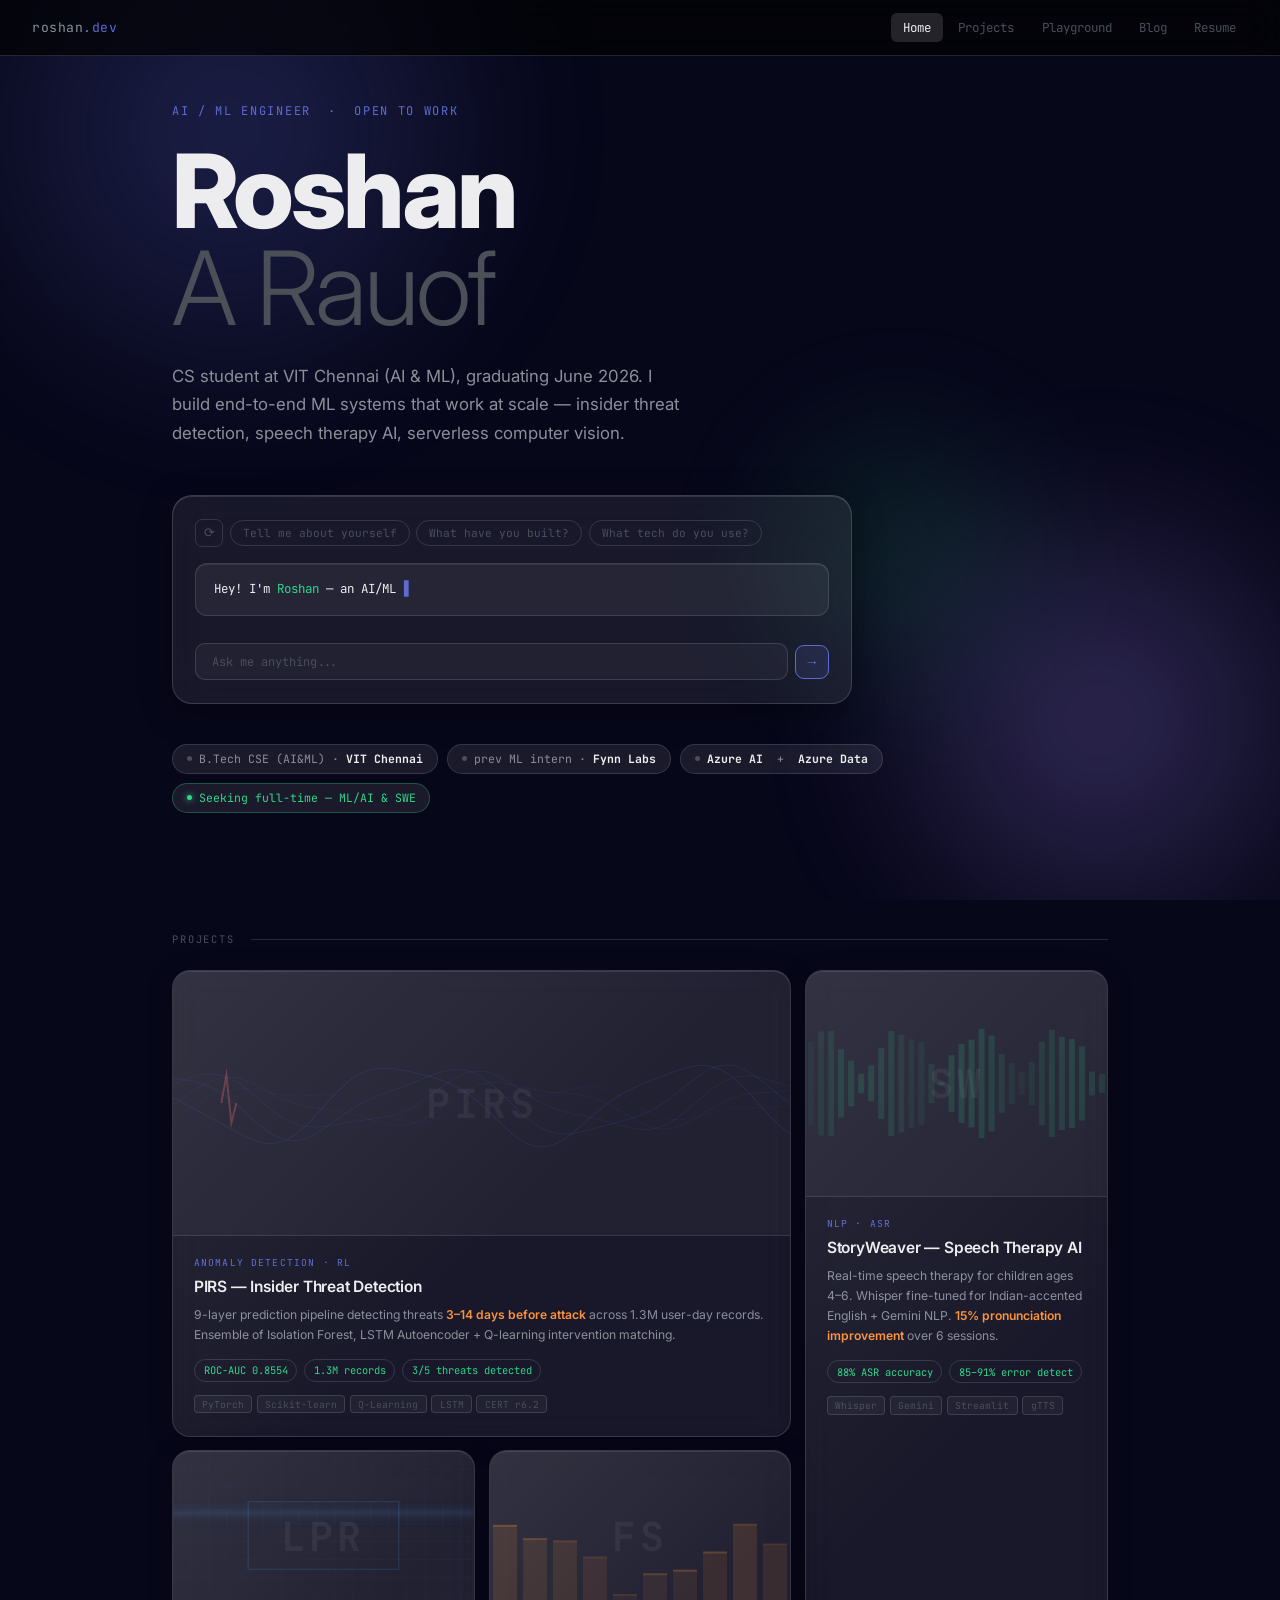
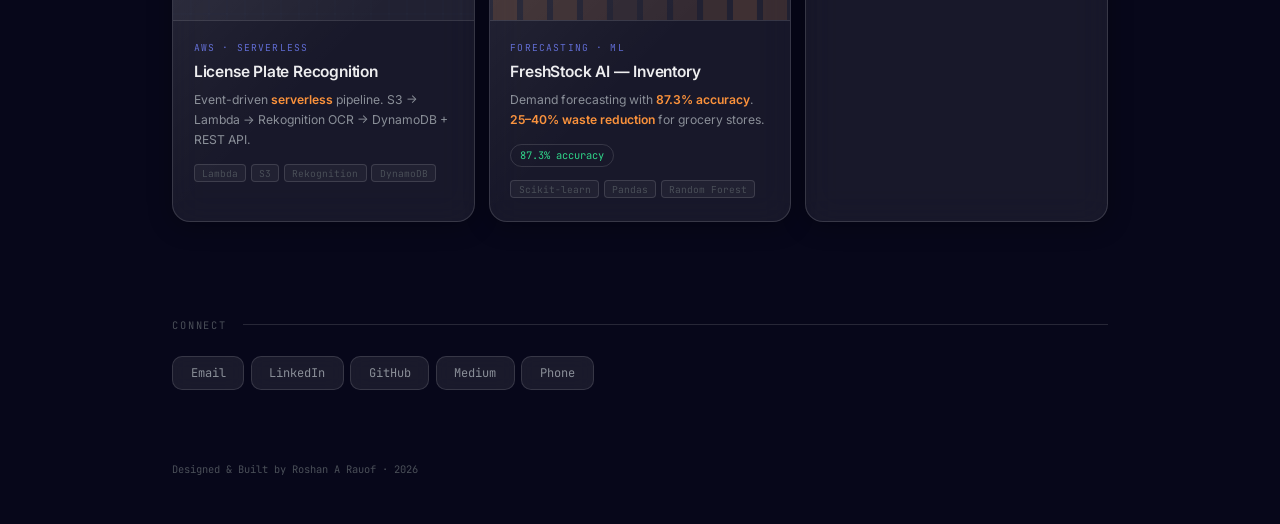
==== commit 559c68b6: "Increase glass visibility and ambient light (+4/10 brightness) - bg: #020203 → #07071a (dark navy gi" ====
--- a/index.html
+++ b/index.html
@@ -9,11 +9,11 @@
   <link href="https://fonts.googleapis.com/css2?family=Inter:ital,opsz,wght@0,14..32,300;0,14..32,400;0,14..32,500;0,14..32,600;0,14..32,700;0,14..32,800;0,14..32,900;1,14..32,400&family=JetBrains+Mono:wght@400;500&display=swap" rel="stylesheet">
   <style>
     :root {
-      --bg:           #020203;
-      --surface:      rgba(255,255,255,0.04);
-      --surface-h:    rgba(255,255,255,0.07);
-      --border:       rgba(255,255,255,0.08);
-      --border-h:     rgba(255,255,255,0.16);
+      --bg:           #07071a;
+      --surface:      rgba(255,255,255,0.08);
+      --surface-h:    rgba(255,255,255,0.13);
+      --border:       rgba(255,255,255,0.13);
+      --border-h:     rgba(255,255,255,0.26);
       --text:         #EDEDEF;
       --text2:        #8A8F98;
       --text3:        #4A4F58;
@@ -57,32 +57,32 @@
     .blob {
       position: absolute;
       border-radius: 50%;
-      filter: blur(80px);
-      opacity: 0.12;
+      filter: blur(60px);
+      opacity: 0.28;
       animation: drift linear infinite;
     }
 
     .blob-1 {
+      width: 700px; height: 700px;
+      background: radial-gradient(circle, #5E6AD2, transparent 65%);
+      top: -220px; left: -120px;
+      animation-duration: 20s;
+    }
+
+    .blob-2 {
       width: 600px; height: 600px;
-      background: radial-gradient(circle, #5E6AD2, transparent 70%);
-      top: -200px; left: -100px;
-      animation-duration: 20s;
-    }
-
-    .blob-2 {
-      width: 500px; height: 500px;
-      background: radial-gradient(circle, #A78BFA, transparent 70%);
-      bottom: -100px; right: -100px;
+      background: radial-gradient(circle, #A78BFA, transparent 65%);
+      bottom: -120px; right: -120px;
       animation-duration: 25s;
       animation-direction: reverse;
     }
 
     .blob-3 {
-      width: 300px; height: 300px;
-      background: radial-gradient(circle, #30D68A, transparent 70%);
+      width: 380px; height: 380px;
+      background: radial-gradient(circle, #30D68A, transparent 65%);
       top: 40%; right: 15%;
       animation-duration: 18s;
-      opacity: 0.07;
+      opacity: 0.16;
     }
 
     @keyframes drift {
@@ -185,12 +185,13 @@
 
     /* ===== GLASS CHAT ===== */
     .chat-box {
-      background: var(--surface);
-      border: 1px solid var(--border);
+      background: rgba(255,255,255,0.07);
+      border: 1px solid rgba(255,255,255,0.15);
       border-radius: 20px;
       padding: 1.4rem;
       max-width: 680px;
-      backdrop-filter: blur(12px);
+      backdrop-filter: blur(20px);
+      box-shadow: 0 8px 32px rgba(0,0,0,0.4), inset 0 1px 0 rgba(255,255,255,0.12);
       opacity: 0;
       animation: slideUp 0.6s var(--ease) 0.5s forwards;
     }
@@ -260,9 +261,10 @@
       color: var(--text);
       line-height: 1.8;
       padding: 0.9rem 1.1rem;
-      background: rgba(255,255,255,0.03);
-      border: 1px solid var(--border);
+      background: rgba(255,255,255,0.06);
+      border: 1px solid rgba(255,255,255,0.12);
       border-radius: 12px;
+      box-shadow: inset 0 1px 0 rgba(255,255,255,0.08);
     }
 
     .msg-bot .hl    { color: var(--green); }
@@ -385,8 +387,8 @@
     }
 
     .bento-card {
-      background: var(--surface);
-      border: 1px solid var(--border);
+      background: rgba(255,255,255,0.07);
+      border: 1px solid rgba(255,255,255,0.14);
       border-radius: 18px;
       overflow: hidden;
       transition: border-color 0.3s var(--ease), transform 0.3s var(--ease), box-shadow 0.3s var(--ease);
@@ -395,7 +397,8 @@
       display: flex;
       flex-direction: column;
       position: relative;
-      backdrop-filter: blur(12px);
+      backdrop-filter: blur(16px);
+      box-shadow: 0 4px 24px rgba(0,0,0,0.3), inset 0 1px 0 rgba(255,255,255,0.10);
     }
 
     .bento-card::before {
@@ -403,14 +406,14 @@
       position: absolute;
       inset: 0;
       border-radius: inherit;
-      background: linear-gradient(135deg, rgba(255,255,255,0.04), transparent 60%);
+      background: linear-gradient(135deg, rgba(255,255,255,0.08), transparent 55%);
       pointer-events: none;
     }
 
     .bento-card:hover {
-      border-color: var(--border-h);
-      transform: translateY(-4px);
-      box-shadow: 0 16px 48px rgba(0,0,0,0.5), 0 0 0 1px rgba(255,255,255,0.06);
+      border-color: rgba(255,255,255,0.28);
+      transform: translateY(-5px);
+      box-shadow: 0 20px 56px rgba(0,0,0,0.5), 0 0 0 1px rgba(255,255,255,0.10), inset 0 1px 0 rgba(255,255,255,0.14);
     }
 
     /* Spanning cards */
@@ -420,10 +423,11 @@
     .bento-preview {
       width: 100%;
       aspect-ratio: 16/9;
-      background: rgba(255,255,255,0.02);
+      background: rgba(255,255,255,0.04);
       position: relative;
       overflow: hidden;
       flex-shrink: 0;
+      border-bottom: 1px solid rgba(255,255,255,0.10);
     }
 
     .bento-card.wide .bento-preview { aspect-ratio: 21/9; }
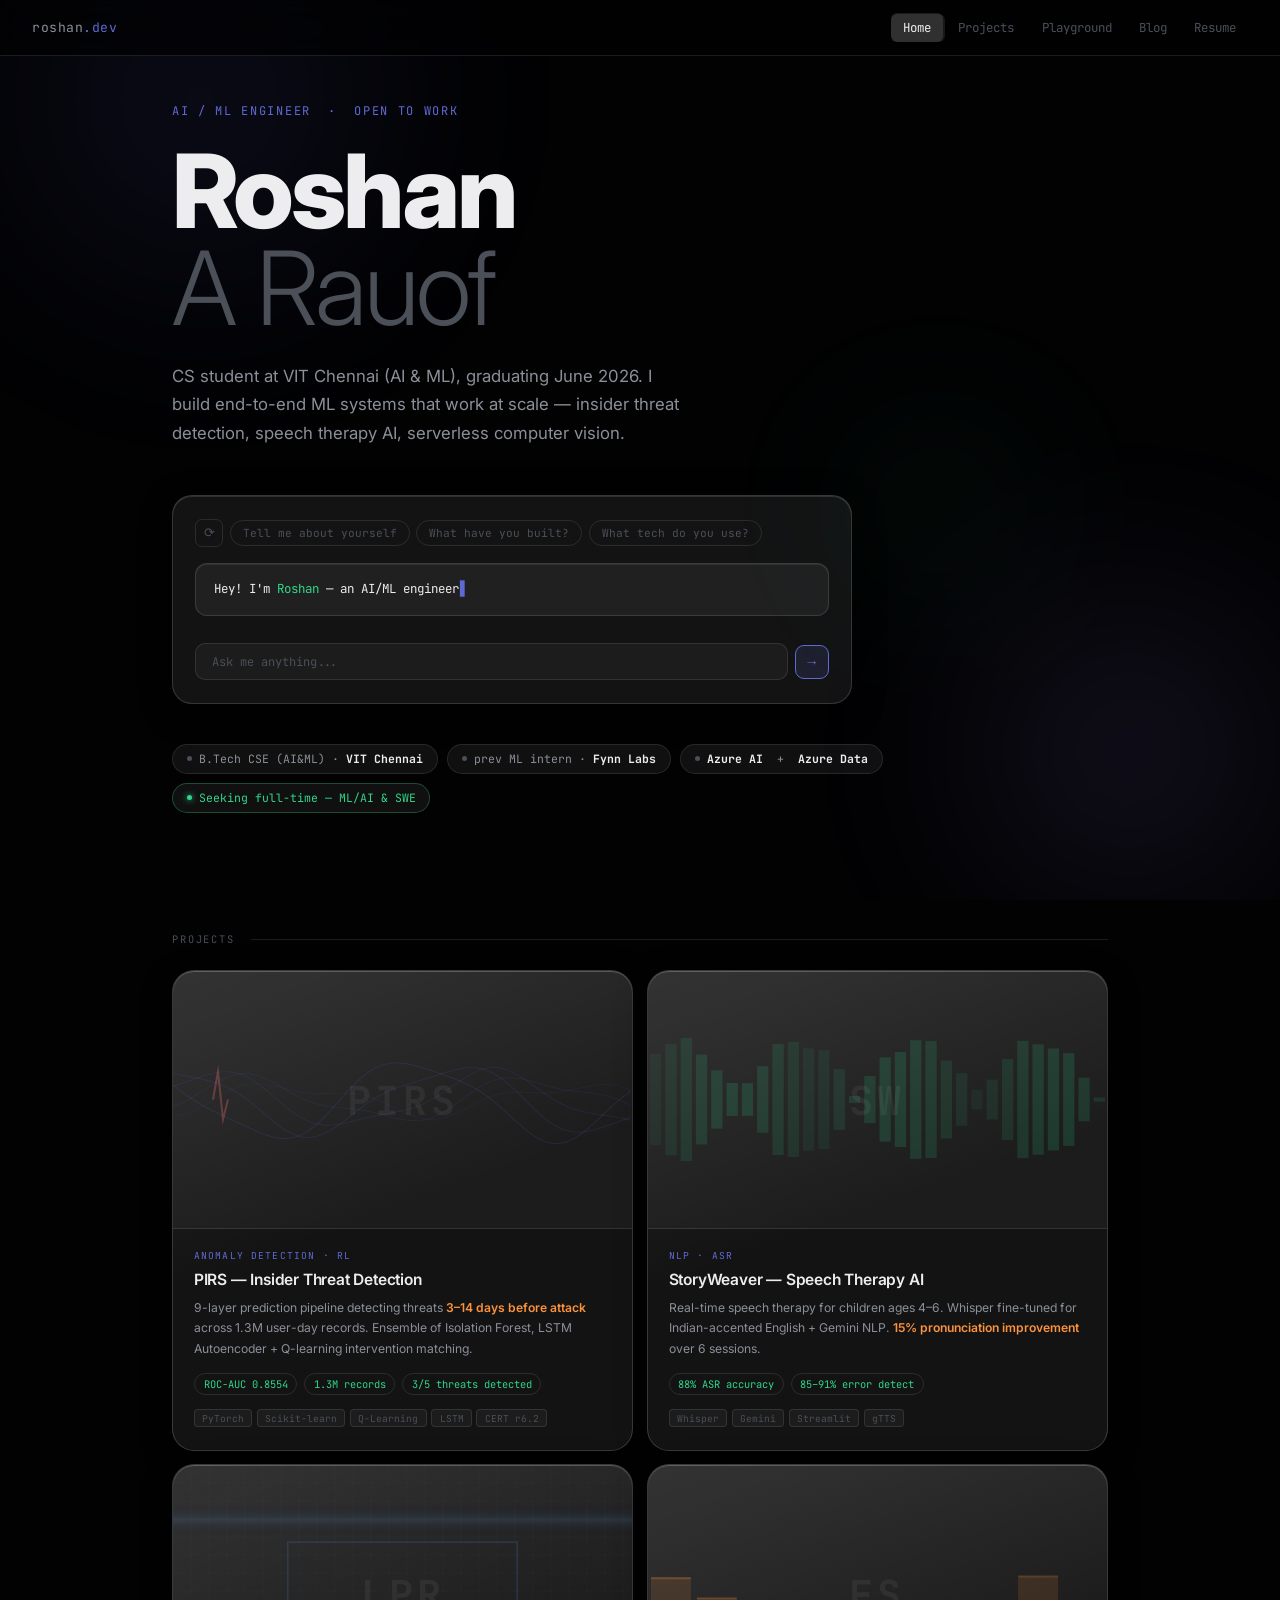
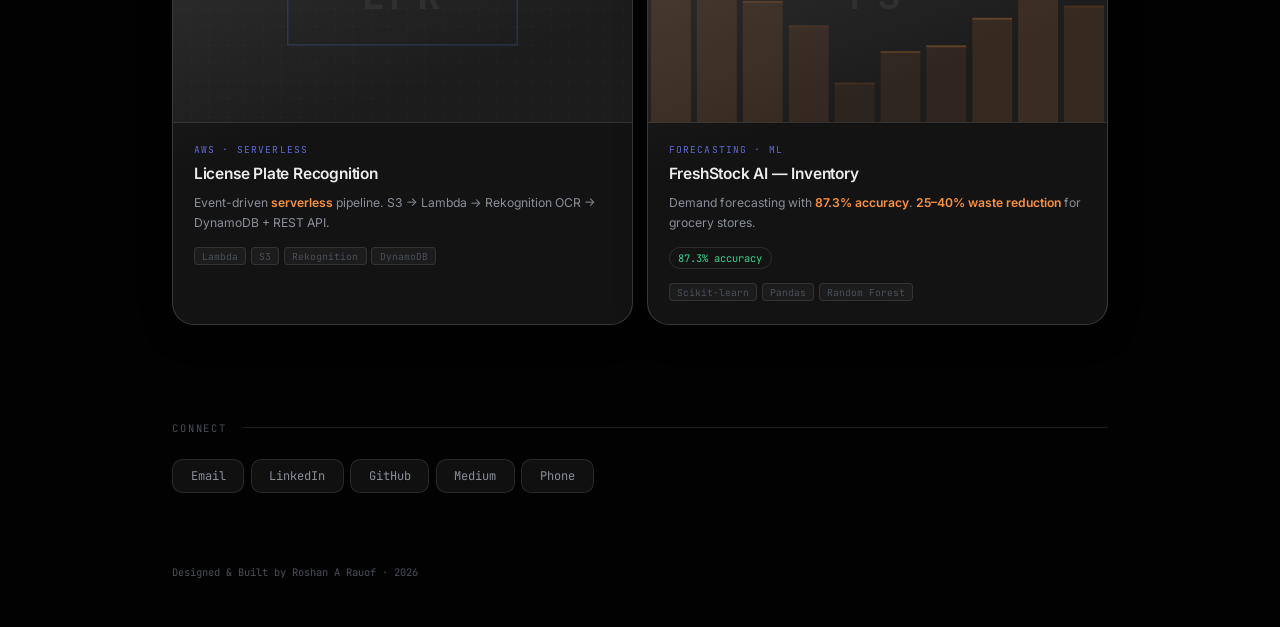
==== commit 83def0a9: "Fix playground bg" ====
--- a/index.html
+++ b/index.html
@@ -2,6 +2,7 @@
 <html lang="en">
 <head>
   <meta charset="UTF-8">
+  <script>document.documentElement.dataset.navDir=sessionStorage.getItem('navDir')||'forward'</script>
   <meta name="viewport" content="width=device-width, initial-scale=1.0">
   <title>Roshan A Rauof — AI/ML Engineer</title>
   <meta name="description" content="Roshan A Rauof — Aspiring AI/ML Engineer. Builder of end-to-end ML systems.">
@@ -9,11 +10,11 @@
   <link href="https://fonts.googleapis.com/css2?family=Inter:ital,opsz,wght@0,14..32,300;0,14..32,400;0,14..32,500;0,14..32,600;0,14..32,700;0,14..32,800;0,14..32,900;1,14..32,400&family=JetBrains+Mono:wght@400;500&display=swap" rel="stylesheet">
   <style>
     :root {
-      --bg:           #07071a;
-      --surface:      rgba(255,255,255,0.08);
-      --surface-h:    rgba(255,255,255,0.13);
-      --border:       rgba(255,255,255,0.13);
-      --border-h:     rgba(255,255,255,0.26);
+      --bg:           #020203;
+      --surface:      rgba(255,255,255,0.06);
+      --surface-h:    rgba(255,255,255,0.10);
+      --border:       rgba(255,255,255,0.10);
+      --border-h:     rgba(255,255,255,0.20);
       --text:         #EDEDEF;
       --text2:        #8A8F98;
       --text3:        #4A4F58;
@@ -57,32 +58,32 @@
     .blob {
       position: absolute;
       border-radius: 50%;
-      filter: blur(60px);
-      opacity: 0.28;
+      filter: blur(80px);
+      opacity: 0.12;
       animation: drift linear infinite;
     }
 
     .blob-1 {
-      width: 700px; height: 700px;
-      background: radial-gradient(circle, #5E6AD2, transparent 65%);
-      top: -220px; left: -120px;
+      width: 600px; height: 600px;
+      background: radial-gradient(circle, #5E6AD2, transparent 70%);
+      top: -200px; left: -100px;
       animation-duration: 20s;
     }
 
     .blob-2 {
-      width: 600px; height: 600px;
-      background: radial-gradient(circle, #A78BFA, transparent 65%);
-      bottom: -120px; right: -120px;
+      width: 500px; height: 500px;
+      background: radial-gradient(circle, #A78BFA, transparent 70%);
+      bottom: -100px; right: -100px;
       animation-duration: 25s;
       animation-direction: reverse;
     }
 
     .blob-3 {
-      width: 380px; height: 380px;
-      background: radial-gradient(circle, #30D68A, transparent 65%);
+      width: 300px; height: 300px;
+      background: radial-gradient(circle, #30D68A, transparent 70%);
       top: 40%; right: 15%;
       animation-duration: 18s;
-      opacity: 0.16;
+      opacity: 0.07;
     }
 
     @keyframes drift {
@@ -381,15 +382,14 @@
 
     .bento {
       display: grid;
-      grid-template-columns: 1fr 1fr 1fr;
-      grid-template-rows: auto auto;
+      grid-template-columns: 1fr 1fr;
       gap: 0.85rem;
     }
 
     .bento-card {
       background: rgba(255,255,255,0.07);
-      border: 1px solid rgba(255,255,255,0.14);
-      border-radius: 18px;
+      border: 1px solid rgba(255,255,255,0.16);
+      border-radius: 22px;
       overflow: hidden;
       transition: border-color 0.3s var(--ease), transform 0.3s var(--ease), box-shadow 0.3s var(--ease);
       text-decoration: none;
@@ -397,8 +397,12 @@
       display: flex;
       flex-direction: column;
       position: relative;
-      backdrop-filter: blur(16px);
-      box-shadow: 0 4px 24px rgba(0,0,0,0.3), inset 0 1px 0 rgba(255,255,255,0.10);
+      backdrop-filter: blur(24px) saturate(180%);
+      -webkit-backdrop-filter: blur(24px) saturate(180%);
+      box-shadow:
+        0 8px 32px rgba(0,0,0,0.25),
+        inset 0 1px 0 rgba(255,255,255,0.22),
+        inset 0 -1px 0 rgba(0,0,0,0.10);
     }
 
     .bento-card::before {
@@ -406,19 +410,18 @@
       position: absolute;
       inset: 0;
       border-radius: inherit;
-      background: linear-gradient(135deg, rgba(255,255,255,0.08), transparent 55%);
+      background: linear-gradient(160deg, rgba(255,255,255,0.10) 0%, transparent 50%);
       pointer-events: none;
     }
 
     .bento-card:hover {
-      border-color: rgba(255,255,255,0.28);
-      transform: translateY(-5px);
-      box-shadow: 0 20px 56px rgba(0,0,0,0.5), 0 0 0 1px rgba(255,255,255,0.10), inset 0 1px 0 rgba(255,255,255,0.14);
-    }
-
-    /* Spanning cards */
-    .bento-card.wide { grid-column: span 2; }
-    .bento-card.tall { grid-row: span 2; }
+      border-color: rgba(255,255,255,0.30);
+      transform: translateY(-4px);
+      box-shadow:
+        0 20px 50px rgba(0,0,0,0.40),
+        inset 0 1px 0 rgba(255,255,255,0.28),
+        inset 0 -1px 0 rgba(0,0,0,0.10);
+    }
 
     .bento-preview {
       width: 100%;
@@ -430,8 +433,7 @@
       border-bottom: 1px solid rgba(255,255,255,0.10);
     }
 
-    .bento-card.wide .bento-preview { aspect-ratio: 21/9; }
-    .bento-card.tall .bento-preview { aspect-ratio: 4/3; }
+    .bento-card .bento-preview { aspect-ratio: 16/9; }
 
     .preview-canvas {
       position: absolute;
@@ -569,18 +571,42 @@
     }
     .fade-up.visible { opacity:1; transform:translateY(0); }
 
+    /* ===== VIEW TRANSITIONS ===== */
+    @view-transition { navigation: auto; }
+    .page { view-transition-name: page-content; }
+    .nav  { view-transition-name: nav-bar; }
+
+    @keyframes vtInR  { from { opacity:0; transform:translateX(48px); }  to { opacity:1; transform:none; } }
+    @keyframes vtOutL { from { opacity:1; transform:none; }  to { opacity:0; transform:translateX(-48px); } }
+    @keyframes vtInL  { from { opacity:0; transform:translateX(-48px); } to { opacity:1; transform:none; } }
+    @keyframes vtOutR { from { opacity:1; transform:none; }  to { opacity:0; transform:translateX(48px); } }
+
+    :root[data-nav-dir="forward"]::view-transition-new(page-content) { animation:.4s cubic-bezier(.16,1,.3,1) both vtInR; }
+    :root[data-nav-dir="forward"]::view-transition-old(page-content) { animation:.4s cubic-bezier(.16,1,.3,1) both vtOutL; }
+    :root[data-nav-dir="back"]::view-transition-new(page-content)    { animation:.4s cubic-bezier(.16,1,.3,1) both vtInL; }
+    :root[data-nav-dir="back"]::view-transition-old(page-content)    { animation:.4s cubic-bezier(.16,1,.3,1) both vtOutR; }
+
+    ::view-transition-new(nav-bar), ::view-transition-old(nav-bar) { animation:none; mix-blend-mode:normal; }
+
+    /* ===== NAV PILL ===== */
+    .nav-links { position:relative; }
+    .nav-pill {
+      position:absolute; top:50%; transform:translateY(-50%);
+      background:rgba(255,255,255,0.09); border-radius:6px;
+      pointer-events:none; opacity:0; height:28px;
+      transition: left .35s cubic-bezier(.16,1,.3,1), width .35s cubic-bezier(.16,1,.3,1), opacity .2s;
+    }
+    .nav-pill.ready { opacity:1; }
+
     /* ===== RESPONSIVE ===== */
     @media (max-width: 768px) {
       .bento { grid-template-columns: 1fr 1fr; }
-      .bento-card.wide { grid-column: span 2; }
-      .bento-card.tall { grid-row: auto; }
       .nav-links { display: none; }
       .hero-name { font-size: clamp(2.5rem, 10vw, 4rem); }
     }
 
     @media (max-width: 480px) {
       .bento { grid-template-columns: 1fr; }
-      .bento-card.wide { grid-column: auto; }
     }
   </style>
 </head>
@@ -595,14 +621,15 @@
 
 <!-- Top nav -->
 <nav class="nav">
-  <div class="nav-logo">roshan<span>.dev</span></div>
-  <ul class="nav-links">
-    <a href="#top" class="active">Home</a>
+  <a href="index.html" class="nav-logo">roshan<span>.dev</span></a>
+  <div class="nav-links">
+    <div class="nav-pill"></div>
+    <a href="index.html" class="active">Home</a>
     <a href="projects.html">Projects</a>
     <a href="playground.html">Playground</a>
     <a href="blog.html">Blog</a>
     <a href="assets/Roshan_A_Rauof_Resume.pdf" target="_blank">Resume</a>
-  </ul>
+  </div>
 </nav>
 
 <div class="page">
@@ -673,7 +700,7 @@
       <div class="bento">
 
         <!-- PIRS — wide card -->
-        <a href="https://github.com/roshnrf/PIRS" target="_blank" class="bento-card wide fade-up">
+        <a href="https://github.com/roshnrf/PIRS" target="_blank" class="bento-card fade-up">
           <div class="bento-preview">
             <canvas class="preview-canvas" id="cv-pirs"></canvas>
             <span class="preview-label">PIRS</span>
@@ -695,7 +722,7 @@
         </a>
 
         <!-- StoryWeaver — tall card -->
-        <a href="https://github.com/roshnrf/StoryWeaver" target="_blank" class="bento-card tall fade-up">
+        <a href="https://github.com/roshnrf/StoryWeaver" target="_blank" class="bento-card fade-up">
           <div class="bento-preview">
             <canvas class="preview-canvas" id="cv-story"></canvas>
             <span class="preview-label">SW</span>
@@ -947,6 +974,42 @@
   entries.forEach(e=>{ if(e.isIntersecting) e.target.classList.add('visible'); });
 },{ threshold: 0.1 });
 document.querySelectorAll('.fade-up').forEach(el=>obs.observe(el));
+
+// ===== NAV PILL + PAGE TRANSITIONS =====
+(function(){
+  const TABS = ['index.html','projects.html','playground.html','blog.html'];
+  function curPage(){ const p=location.pathname; return TABS.find(t=>p.endsWith(t))||(p==='/'||p.endsWith('/')?'index.html':'index.html'); }
+
+  // Apply direction stored from previous page
+  const dir = sessionStorage.getItem('navDir')||'forward';
+  document.documentElement.setAttribute('data-nav-dir', dir);
+
+  // Rolling pill
+  const pill = document.querySelector('.nav-pill');
+  const activeA = document.querySelector('.nav-links a.active');
+  function movePill(a){
+    if(!pill||!a) return;
+    const ar=a.getBoundingClientRect(), pr=pill.parentElement.getBoundingClientRect();
+    pill.style.left=(ar.left-pr.left)+'px';
+    pill.style.width=ar.width+'px';
+    pill.classList.add('ready');
+  }
+  requestAnimationFrame(()=>{ if(activeA) movePill(activeA); });
+  document.querySelectorAll('.nav-links a').forEach(a=>{
+    a.addEventListener('mouseenter',()=>movePill(a));
+    a.addEventListener('mouseleave',()=>{ if(activeA) movePill(activeA); });
+  });
+
+  // Store direction before leaving
+  document.querySelectorAll('.nav-links a').forEach(a=>{
+    a.addEventListener('click',()=>{
+      const href=a.getAttribute('href')||'';
+      if(href.startsWith('http')||href.startsWith('#')) return;
+      const ci=TABS.indexOf(curPage()), ti=TABS.findIndex(t=>href.includes(t));
+      if(ti>=0 && ti!==ci) sessionStorage.setItem('navDir', ti>ci?'forward':'back');
+    });
+  });
+})();
 </script>
 </body>
 </html>
